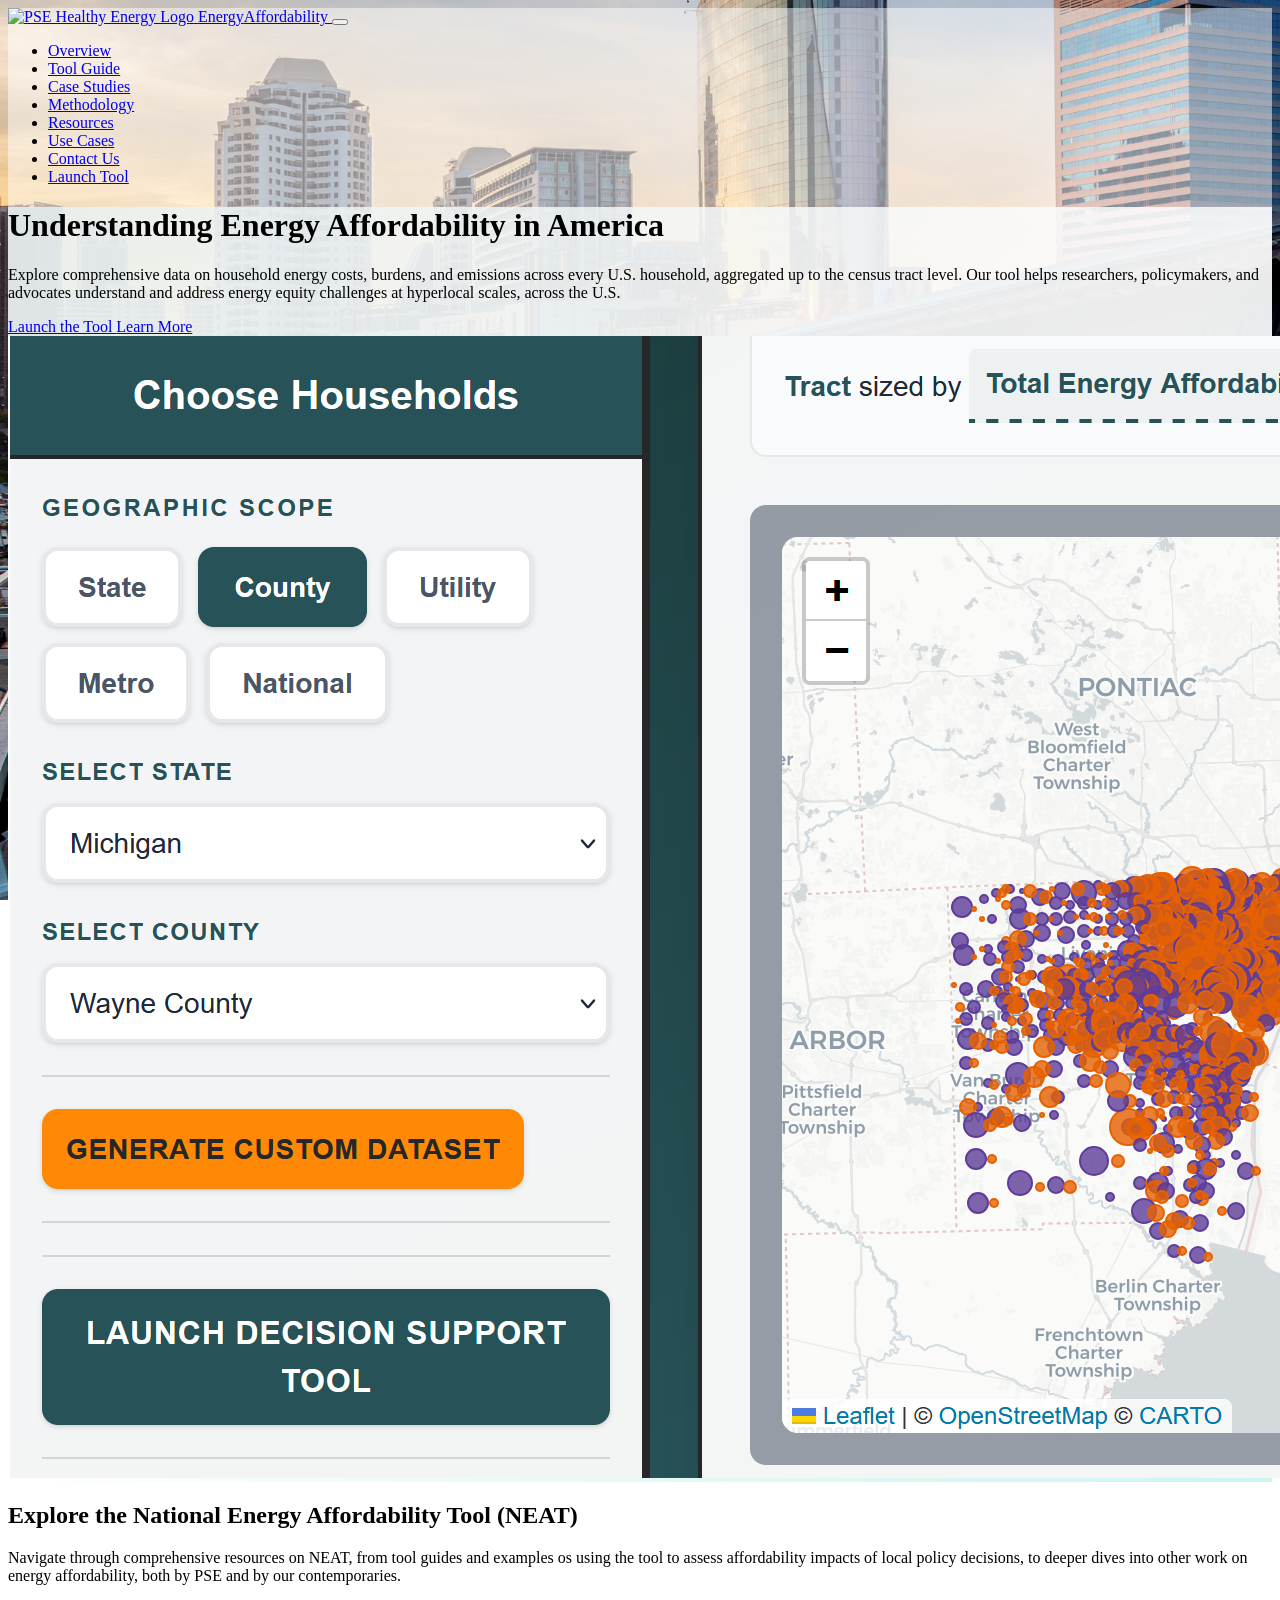
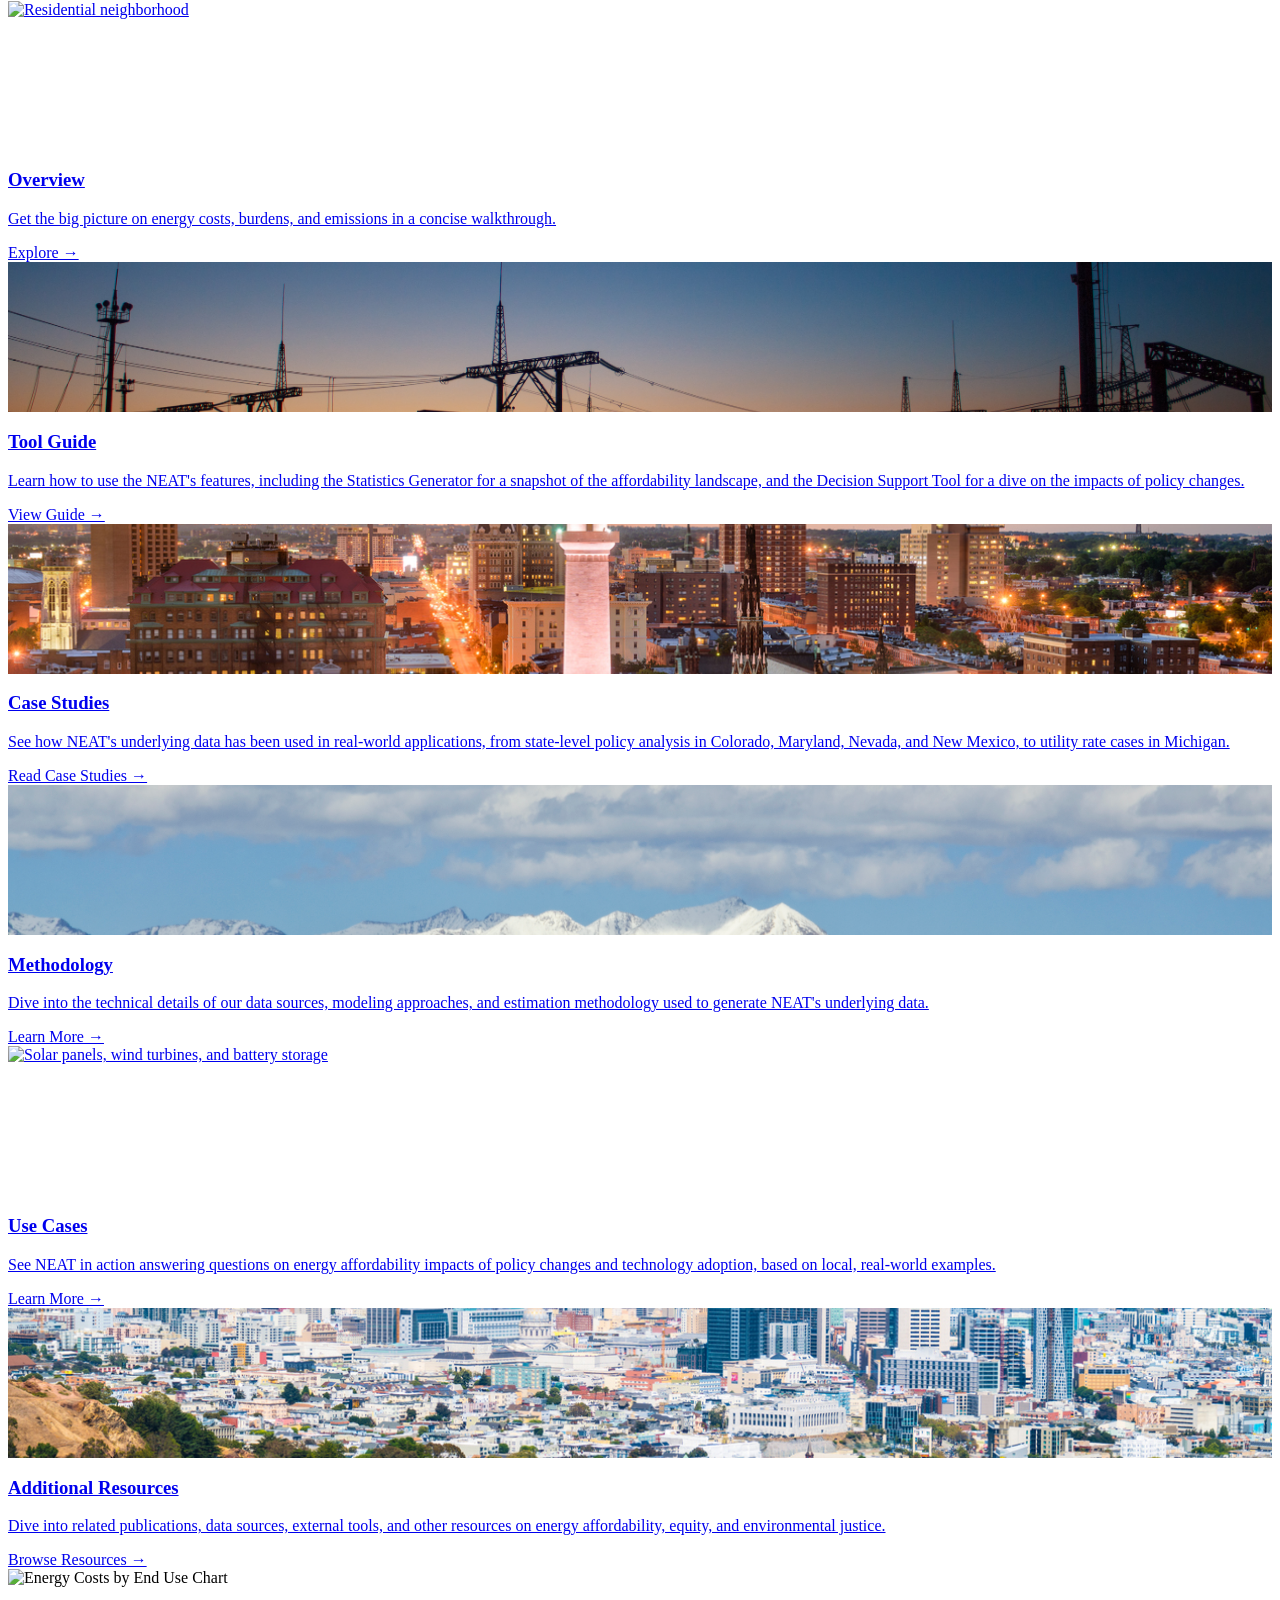
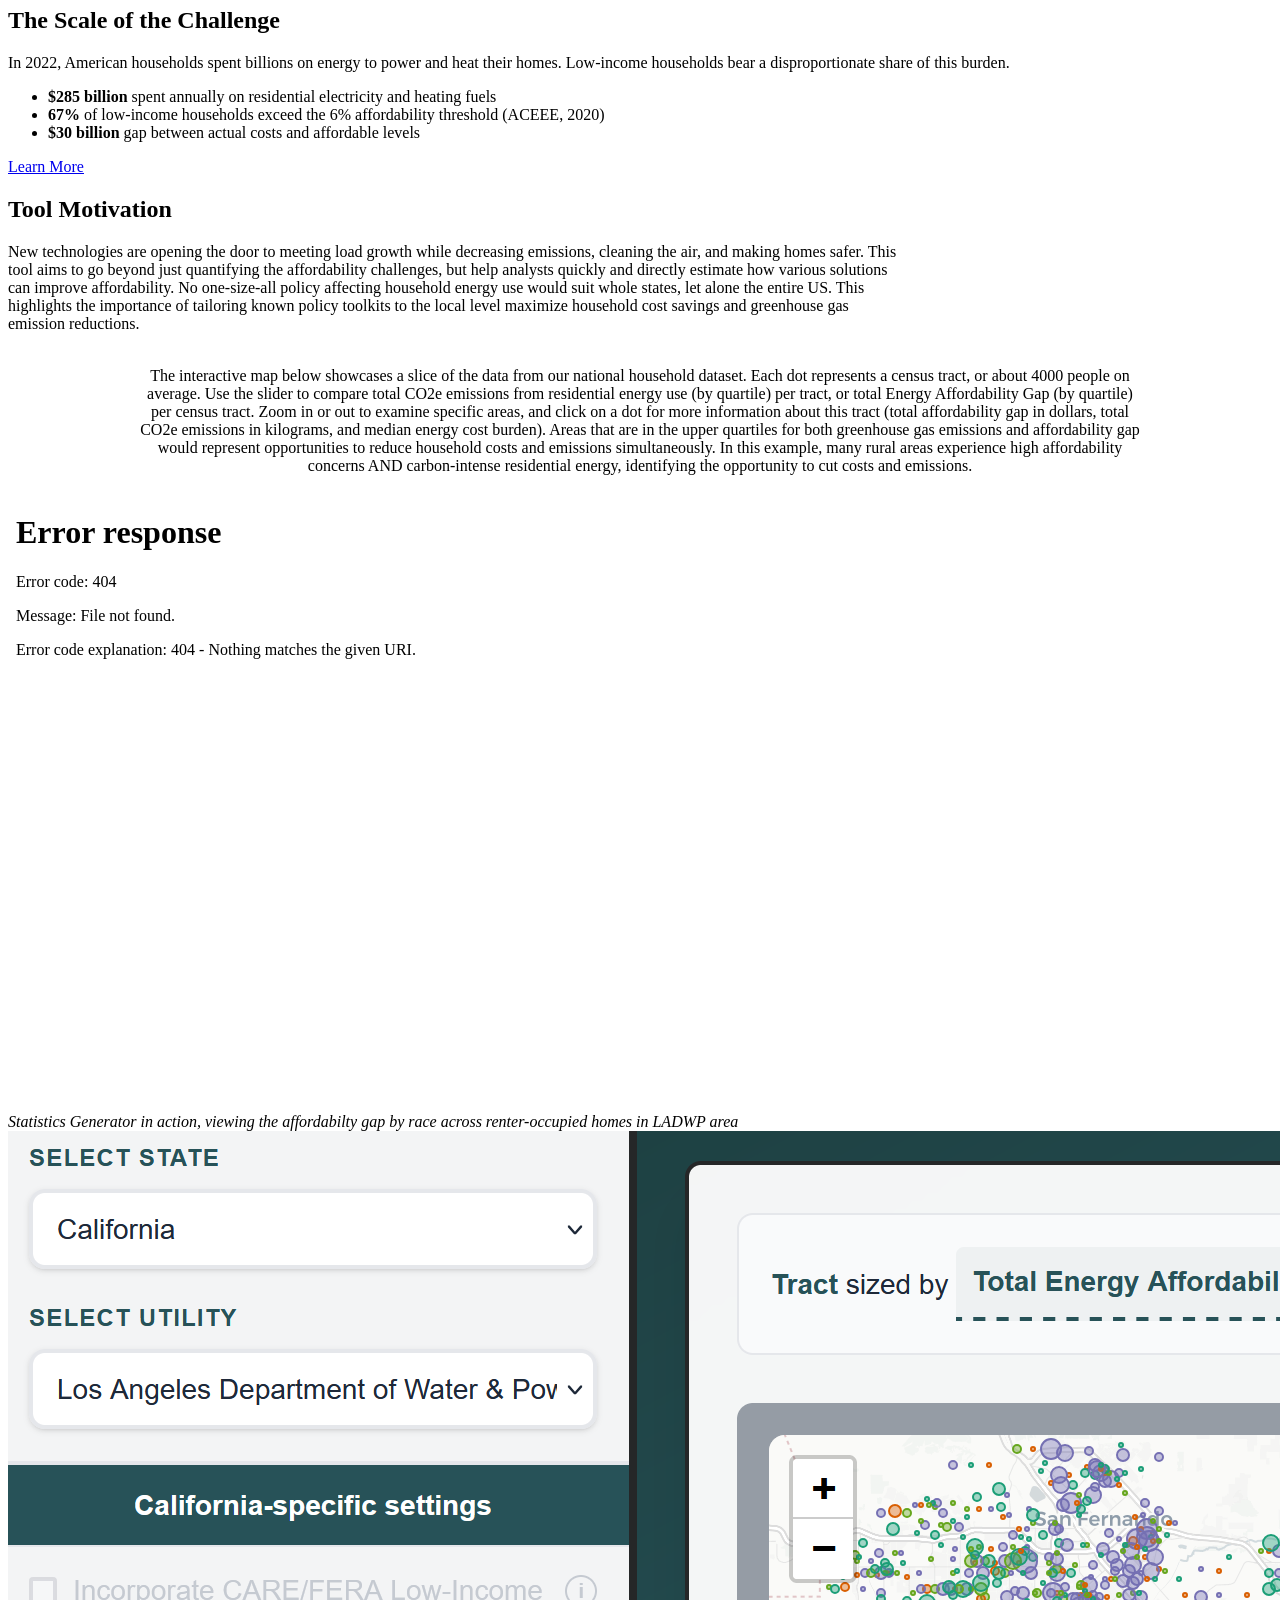
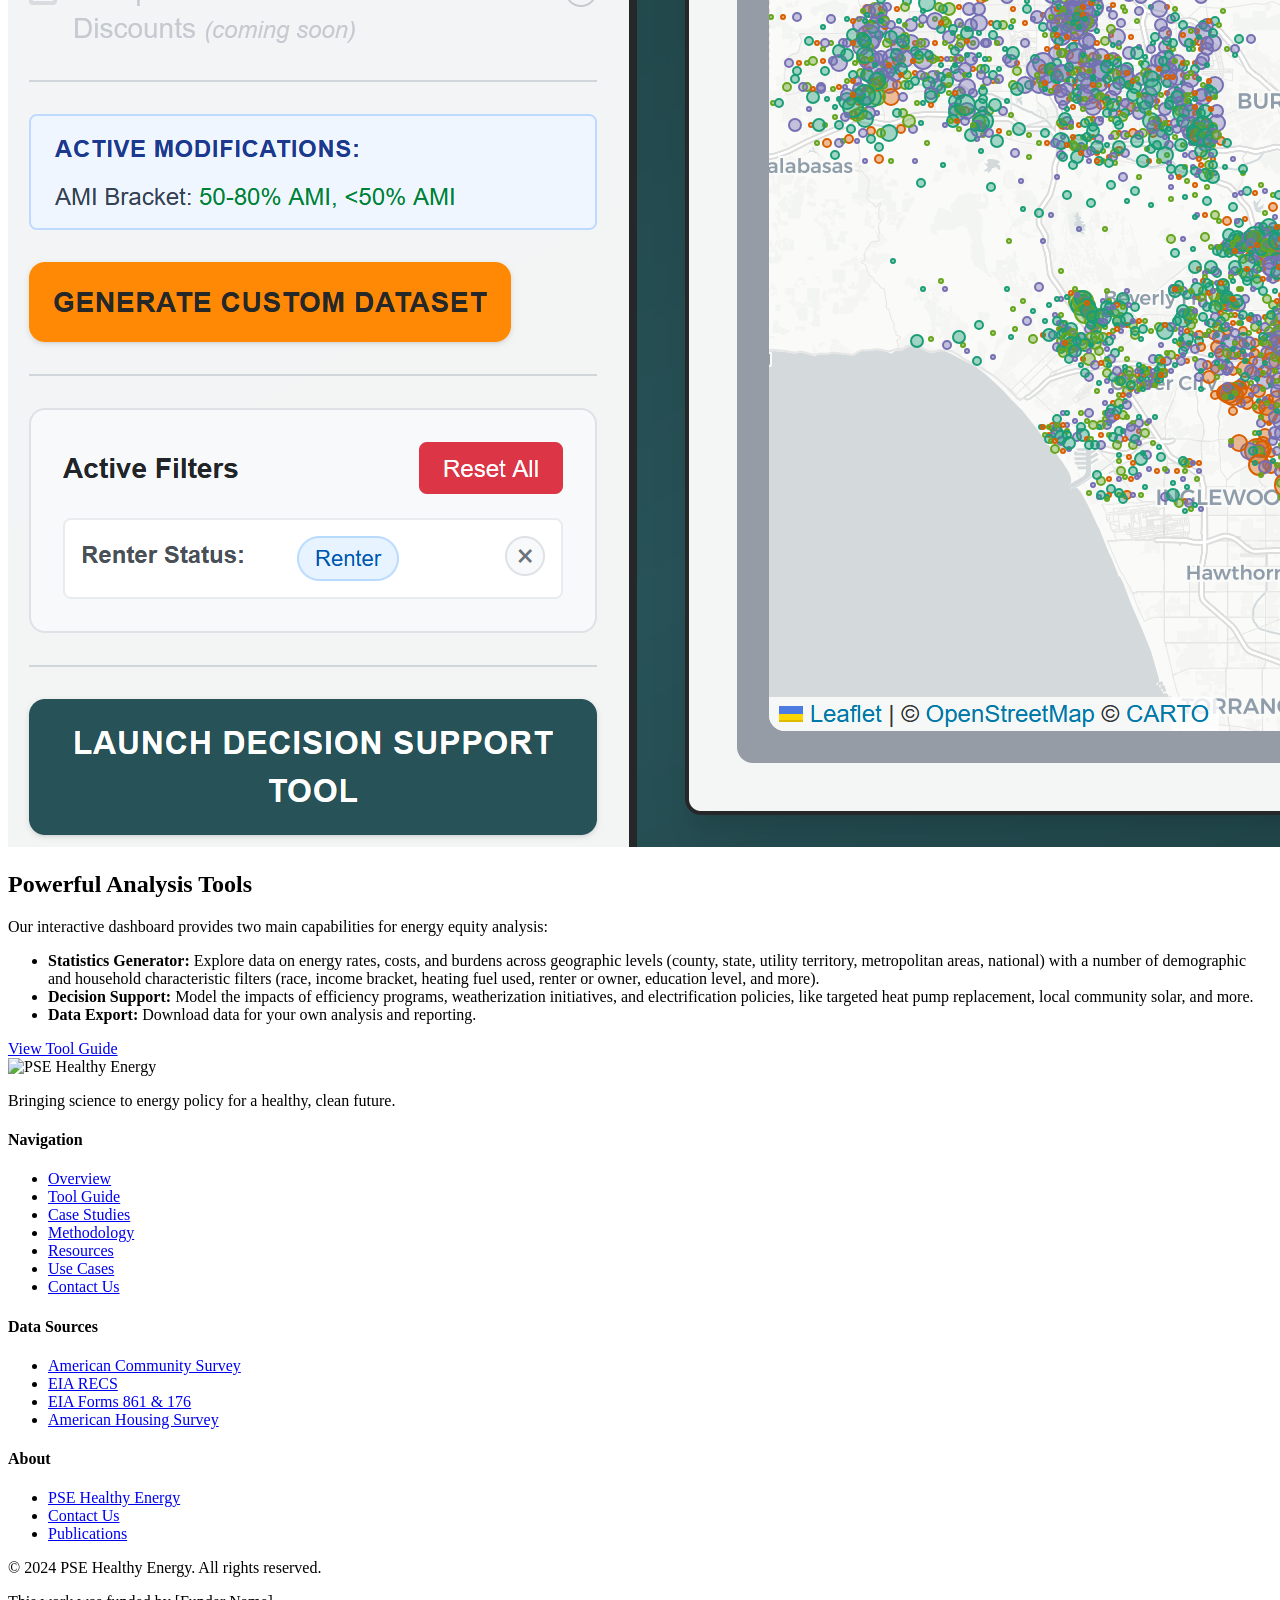
==== home-page.html @ 686663a9 "Renamed overview file in root to home-page and updated refs" ====
<!DOCTYPE html>
<html lang="en">
<head>
    <meta charset="UTF-8">
    <meta name="viewport" content="width=device-width, initial-scale=1.0">
    <title>Overview | National Energy Affordability Tool</title>
    <meta name="description" content="Explore comprehensive data on household energy costs, burdens, and emissions across every U.S. county with the National Energy Affordability Tool.">
    <script src="assets/password-gate.js"></script>
    <link rel="stylesheet" href="assets/styles-new.css">
    <link rel="icon" type="image/png" href="assets/favicon.png">
    <style>
        html {
            background-image: url('assets/stock-images/iStock-1138203628.jpg');
            background-size: cover;
            background-position: center;
            background-attachment: fixed;
        }
        body {
            background-color: rgba(255, 255, 255, 0.50);
        }
        .hero {
            background: linear-gradient(135deg, rgba(232, 240, 241, 0.85) 0%, rgba(255, 255, 255, 0.85) 50%, rgba(196, 242, 235, 0.85) 100%) !important;
        }
        .section-cards,
        .scroll-section:nth-child(odd),
        .scroll-section:nth-child(even) {
            background-color: rgba(255, 255, 255, 0.82) !important;
        }
        .card {
            background-color: rgba(255, 255, 255, 0.97) !important;
        }
        .card-banner {
            margin: calc(-1 * var(--space-xl)) calc(-1 * var(--space-xl)) var(--space-md);
            height: 150px;
            overflow: hidden;
            border-radius: var(--radius-lg) var(--radius-lg) 0 0;
        }
        .card-banner img {
            width: 100%;
            height: 100%;
            object-fit: cover;
            display: block;
        }
        .scroll-section.reverse .container {
            grid-template-columns: 1fr;
            direction: ltr;
        }
        .scroll-section.reverse .section-text {
            order: 1;
        }
        .scroll-section.reverse .section-visual {
            order: 2;
        }
    </style>
</head>
<body>
    <!-- Top Navigation Bar -->
    <nav class="top-nav" id="navbar">
        <div class="nav-container">
            <a href="home-page.html" class="nav-logo">
                <img src="assets/2021 - PSE_Logo_Stacked_Color.png" alt="PSE Healthy Energy Logo" class="logo-img">
                <span class="logo-text"><span class="logo-text-line">Energy</span><span class="logo-text-line">Affordability</span></span>
            </a>
            <button class="mobile-menu-toggle" id="mobileMenuToggle" aria-label="Toggle navigation menu">
                <span class="hamburger"></span>
            </button>
            <ul class="nav-menu" id="navMenu">
                <li><a href="pages/overview.html" class="nav-link">Overview</a></li>
                <li><a href="pages/tool-guide.html" class="nav-link">Tool Guide</a></li>
                <li><a href="pages/case-studies.html" class="nav-link">Case Studies</a></li>
                <li><a href="pages/methodology.html" class="nav-link">Methodology</a></li>
                <li><a href="pages/resources.html" class="nav-link">Resources</a></li>
                <li><a href="pages/use-cases.html" class="nav-link">Use Cases</a></li>
                <li><a href="pages/contact.html" class="nav-link">Contact Us</a></li>
                <li><a href="https://energy-affordability-frontend.vercel.app" class="nav-link nav-cta" target="_blank">Launch Tool</a></li>
            </ul>
        </div>
    </nav>

    <!-- Hero Section -->
    <header class="hero">
        <div class="container">
            <div class="hero-content">
                <h1 class="hero-title">Understanding Energy Affordability in America</h1>
                <p class="hero-subtitle">
                    Explore comprehensive data on household energy costs, burdens, and emissions 
                    across every U.S. household, aggregated up to the census tract level. Our tool helps researchers, policymakers, and advocates 
                    understand and address energy equity challenges at hyperlocal scales, across the U.S.
                </p>
                <div class="hero-actions">
                    <a href="https://energy-affordability-frontend.vercel.app" class="btn btn-primary" target="_blank">
                        Launch the Tool
                    </a>
                    <a href="pages/overview.html" class="btn btn-secondary">
                        Learn More
                    </a>
                </div>
            </div>
            <div class="hero-visual">
                <img src="assets/neat-landing1.png" alt="National Energy Affordability Tool Dashboard Preview" class="hero-image">
            </div>
        </div>
    </header>

    <!-- Quick Navigation Cards -->
    <section class="section-cards">
        <div class="container">
            <h2 class="section-title">Explore the National Energy Affordability Tool (NEAT)</h2>
            <p class="section-subtitle">
                Navigate through comprehensive resources on NEAT, from tool guides and examples os using the tool to assess affordability impacts of local policy decisions, to deeper dives into other work on energy affordability, both by PSE and by our contemporaries.
            </p>
            <div class="card-grid">
                <a href="pages/overview.html" class="card">
                    <div class="card-banner">
                        <img src="assets/stock-images/1144990631-huge.jpg" alt="Residential neighborhood">
                    </div>
                    <h3 class="card-title">Overview</h3>
                    <p class="card-description">
                        Get the big picture on energy costs, burdens, and emissions in a concise walkthrough.
                    </p>
                    <span class="card-link">Explore →</span>
                </a>
                
                <a href="pages/tool-guide.html" class="card">
                    <div class="card-banner">
                        <img src="assets/stock-images/iStock_Sunset_grid_electricity_outage.jpg" alt="Electricity grid at sunset">
                    </div>
                    <h3 class="card-title">Tool Guide</h3>
                    <p class="card-description">
                        Learn how to use the NEAT's features, including 
                        the Statistics Generator for a snapshot of the affordability landscape, and the Decision Support Tool for a dive on the impacts of policy changes.
                    </p>
                    <span class="card-link">View Guide →</span>
                </a>
                
                <a href="pages/case-studies.html" class="card">
                    <div class="card-banner">
                        <img src="assets/stock-images/iStock-636101676.jpg" alt="City aerial view at night">
                    </div>
                    <h3 class="card-title">Case Studies</h3>
                    <p class="card-description">
                        See how NEAT's underlying data has been used in real-world applications, from state-level 
                        policy analysis in Colorado, Maryland, Nevada, and New Mexico, to utility rate cases in Michigan.
                    </p>
                    <span class="card-link">Read Case Studies →</span>
                </a>
                
                <a href="pages/methodology.html" class="card">
                    <div class="card-banner">
                        <img src="assets/stock-images/iStock-627777022.jpg" alt="Solar farm with mountain backdrop">
                    </div>
                    <h3 class="card-title">Methodology</h3>
                    <p class="card-description">
                        Dive into the technical details of our data sources, modeling approaches, 
                        and estimation methodology used to generate NEAT's underlying data.
                    </p>
                    <span class="card-link">Learn More →</span>
                </a>

                  <a href="pages/use-cases.html" class="card">
                    <div class="card-banner">
                        <img src="assets/stock-images/iStock-1128888172.jpg" alt="Solar panels, wind turbines, and battery storage">
                    </div>
                    <h3 class="card-title">Use Cases</h3>
                    <p class="card-description">
                        See NEAT in action answering questions on energy affordability impacts of policy changes and technology adoption, based on local, real-world examples.
                    </p>
                    <span class="card-link">Learn More →</span>
                </a>
                
                <a href="pages/resources.html" class="card">
                    <div class="card-banner">
                        <img src="assets/stock-images/iStock-1173204659.jpg" alt="City skyline with rooftop solar panels">
                    </div>
                    <h3 class="card-title">Additional Resources</h3>
                    <p class="card-description">
                        Dive into related publications, data sources, external tools, and other 
                        resources on energy affordability, equity, and environmental justice.
                    </p>
                    <span class="card-link">Browse Resources →</span>
                </a>
            </div>
        </div>
    </section>

    <!-- Key Statistics Section -->
    <section class="scroll-section">
        <div class="container">
            <div class="section-visual">
                <img src="assets/energy_costs_2.svg" alt="Energy Costs by End Use Chart" loading="lazy">
            </div>
            <div class="section-text">
                <h2>The Scale of the Challenge</h2>
                <p>
                    In 2022, American households spent billions on energy to power and heat their homes. 
                    Low-income households bear a disproportionate share of this burden.
                </p>
                <ul>
                    <li><strong>$285 billion</strong> spent annually on residential electricity and heating fuels</li>
                    <li><strong>67%</strong> of low-income households exceed the 6% affordability threshold (ACEEE, 2020)</li>
                    <li><strong>$30 billion</strong> gap between actual costs and affordable levels</li>
                </ul>
                <a href="pages/overview.html" class="btn btn-secondary btn-sm">Learn More</a>
            </div>
        </div>
    </section>

<!-- REMINDER: This iframe requires a local server to preview (file:// won't work).
     Run: python -m http.server 8080 in the project folder, then open http://localhost:8080/overview.html -->

    <!-- Tool Motivation -->
    <section class="section-cards">
        <div class="container">
            <h2 class="section-title">Tool Motivation</h2>
            <p class="section-subtitle" style="max-width: 900px;">
                New technologies are opening the door to meeting load growth while decreasing emissions, cleaning the air, and making homes safer.
                This tool aims to go beyond just quantifying the affordability challenges, but help analysts quickly and directly estimate how various solutions can improve affordability.
                No one-size-all policy affecting household energy use would suit whole states, let alone the entire US. This highlights the importance of tailoring known policy toolkits to the local level maximize household cost savings and greenhouse gas emission reductions. 
                
            </p>
            <br>
            <p style="max-width: 1000px; margin: 0 auto; text-align: center;">The interactive map below showcases a slice of the data from our national household dataset. Each dot represents a census tract, or about 4000 people on average. Use the slider to compare total CO2e emissions from residential energy use (by quartile) per tract, or total
                Energy Affordability Gap (by quartile) per census tract. Zoom in or out to examine specific areas, and click on a dot for more information about this tract (total affordability gap in dollars, total CO2e emissions in kilograms, and median energy cost burden).
                Areas that are in the upper quartiles for both greenhouse gas emissions and affordability gap would represent opportunities to reduce household costs and emissions simultaneously. In this example, many rural areas experience high affordability concerns AND carbon-intense residential energy, identifying the opportunity to cut costs and emissions.
                </p>
                <br>
            <iframe src="assets/ghg_eag_map.html"
                    style="width: 90%; height: 600px; border: none; border-radius: 8px;">
            </iframe>
            
        </div>
    </section>

    <!-- Tool Features Section -->
    <section class="scroll-section reverse">
        <div class="container">
            <div class="section-visual">
                <p style="margin-bottom: var(--space-sm); font-style: italic; color: var(--color-gray-600);">Statistics Generator in action, viewing the affordabilty gap by race across renter-occupied homes in LADWP area</p>
                <img src="assets/ladwp-comm-solar/comm-solar-main-stats.png" alt="LADWP main stats" loading="lazy">
            </div>
            <div class="section-text">
                <h2>Powerful Analysis Tools</h2>
                <p>
                    Our interactive dashboard provides two main capabilities for energy equity analysis:
                </p>
                <ul>
                    <li><strong>Statistics Generator:</strong> Explore data on energy rates, costs, and burdens across geographic levels (county, state, utility territory, metropolitan areas, national) 
                        with a number of demographic and household characteristic filters (race, income bracket, heating fuel used, renter or owner, education level, and more).</li>
                    <li><strong>Decision Support:</strong> Model the impacts of efficiency programs, 
                        weatherization initiatives, and electrification policies, like targeted heat pump replacement, local community solar, and more.</li>
                    <li><strong>Data Export:</strong> Download data for your own analysis and reporting.</li>
                </ul>
                <a href="pages/tool-guide.html" class="btn btn-secondary btn-sm">View Tool Guide</a>
            </div>
        </div>
    </section>

    <!-- Footer -->
    <footer class="footer">
        <div class="container">
            <div class="footer-grid">
                <div class="footer-section footer-logo">
                    <img src="assets/2021 - PSE_Logo_Stacked_Color.png" alt="PSE Healthy Energy">
                    <p>Bringing science to energy policy for a healthy, clean future.</p>
                </div>
                
                <div class="footer-section">
                    <h4>Navigation</h4>
                    <ul>
                        <li><a href="pages/overview.html">Overview</a></li>
                        <li><a href="pages/tool-guide.html">Tool Guide</a></li>
                        <li><a href="pages/case-studies.html">Case Studies</a></li>
                        <li><a href="pages/methodology.html">Methodology</a></li>
                        <li><a href="pages/resources.html">Resources</a></li>
                        <li><a href="pages/use-cases.html">Use Cases</a></li>
                        <li><a href="pages/contact.html">Contact Us</a></li>
                    </ul>
                </div>
                
                <div class="footer-section">
                    <h4>Data Sources</h4>
                    <ul>
                        <li><a href="#">American Community Survey</a></li>
                        <li><a href="#">EIA RECS</a></li>
                        <li><a href="#">EIA Forms 861 & 176</a></li>
                        <li><a href="#">American Housing Survey</a></li>
                    </ul>
                </div>
                
                <div class="footer-section">
                    <h4>About</h4>
                    <ul>
                        <li><a href="https://www.psehealthyenergy.org/" target="_blank">PSE Healthy Energy</a></li>
                        <li><a href="pages/contact.html">Contact Us</a></li>
                        <li><a href="#" target="_blank">Publications</a></li>
                    </ul>
                </div>
            </div>
            
            <div class="footer-bottom">
                <p>© 2024 PSE Healthy Energy. All rights reserved.</p>
                <p>This work was funded by [Funder Name].</p>
            </div>
        </div>
    </footer>

    <!-- Scripts -->
    <script>
        // Mobile menu toggle
        const mobileMenuToggle = document.getElementById('mobileMenuToggle');
        const navMenu = document.getElementById('navMenu');
        
        mobileMenuToggle.addEventListener('click', () => {
            navMenu.classList.toggle('open');
            mobileMenuToggle.classList.toggle('active');
        });
        
        // Close menu when clicking a link
        navMenu.querySelectorAll('.nav-link').forEach(link => {
            link.addEventListener('click', () => {
                navMenu.classList.remove('open');
                mobileMenuToggle.classList.remove('active');
            });
        });
        
        // Navbar scroll effect
        const navbar = document.getElementById('navbar');
        window.addEventListener('scroll', () => {
            if (window.scrollY > 50) {
                navbar.classList.add('scrolled');
            } else {
                navbar.classList.remove('scrolled');
            }
        });
        
        // Intersection Observer for fade-in animations
        const observerOptions = {
            threshold: 0.1,
            rootMargin: '0px 0px -50px 0px'
        };
        
        const observer = new IntersectionObserver((entries) => {
            entries.forEach(entry => {
                if (entry.isIntersecting) {
                    entry.target.classList.add('visible');
                }
            });
        }, observerOptions);
        
        // Observe all cards and scroll sections
        document.querySelectorAll('.card, .scroll-section').forEach(el => {
            el.classList.add('fade-in');
            observer.observe(el);
        });
    </script>
</body>
</html>
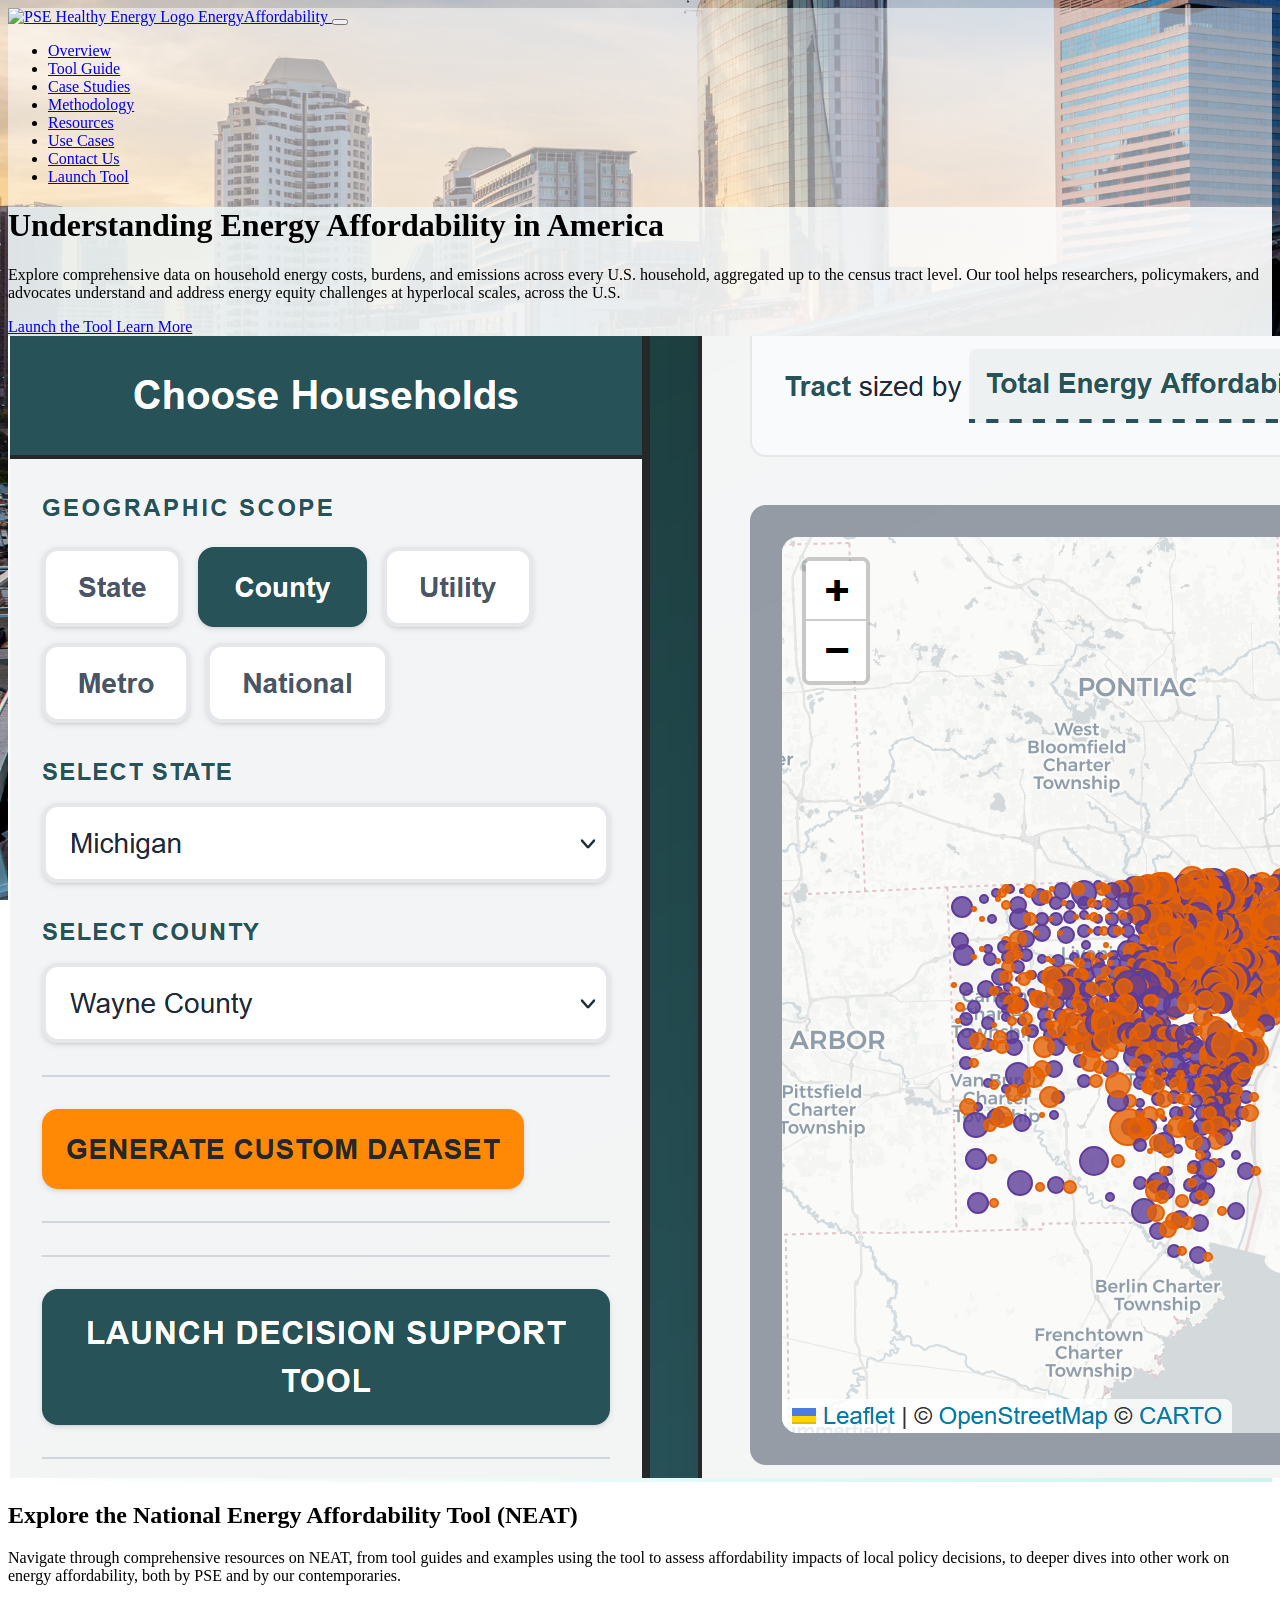
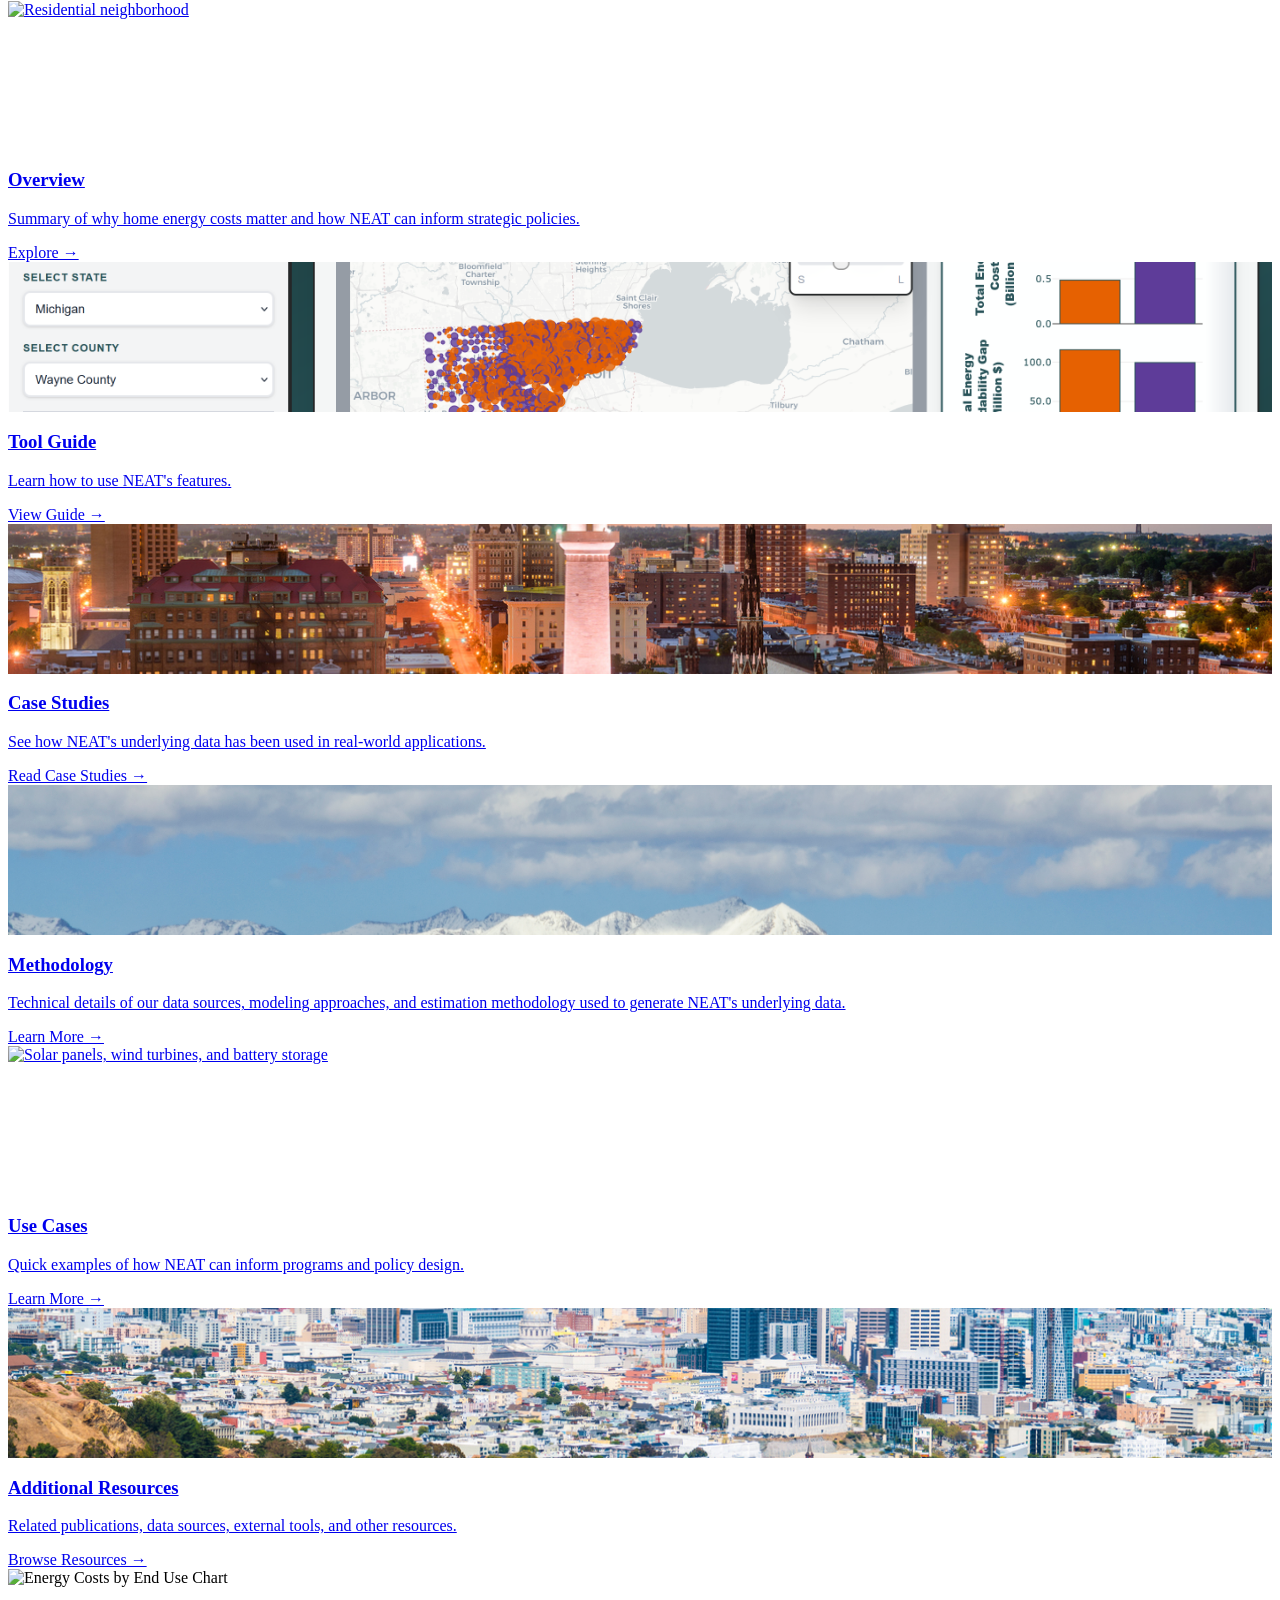
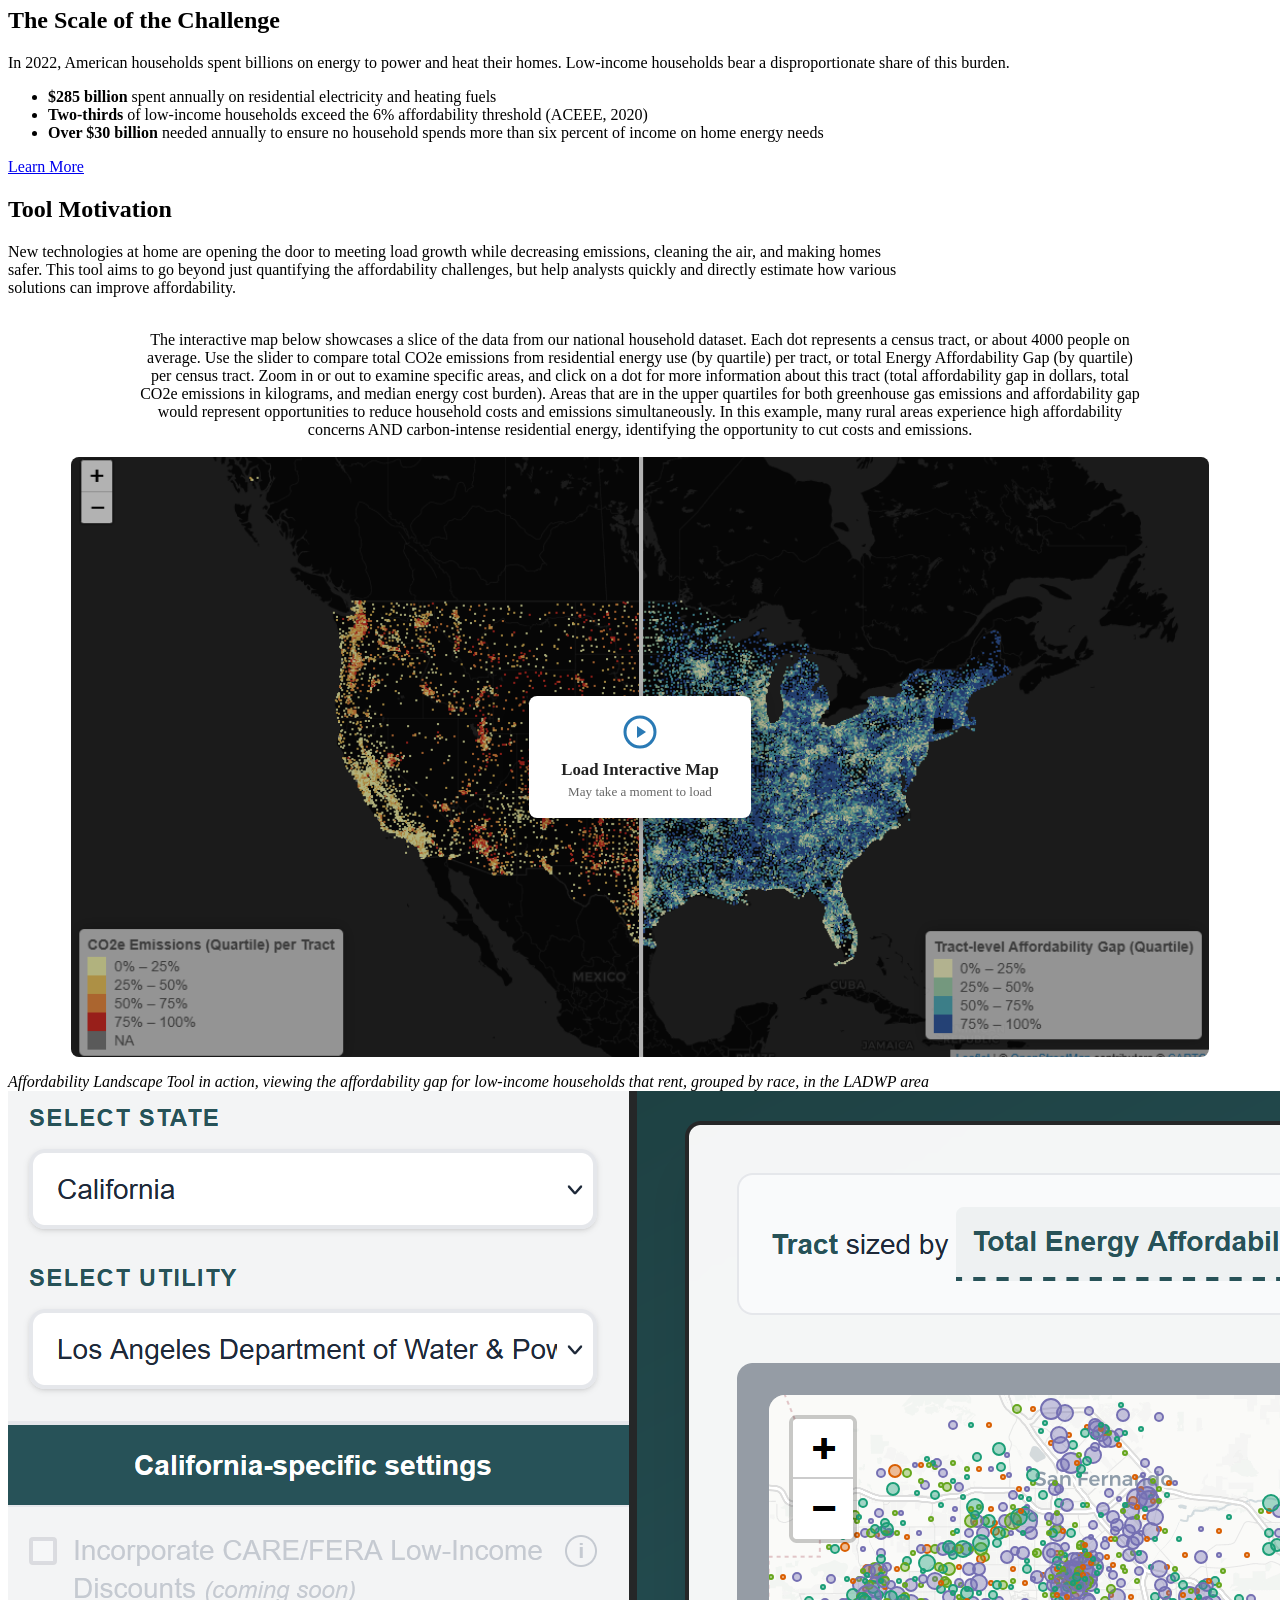
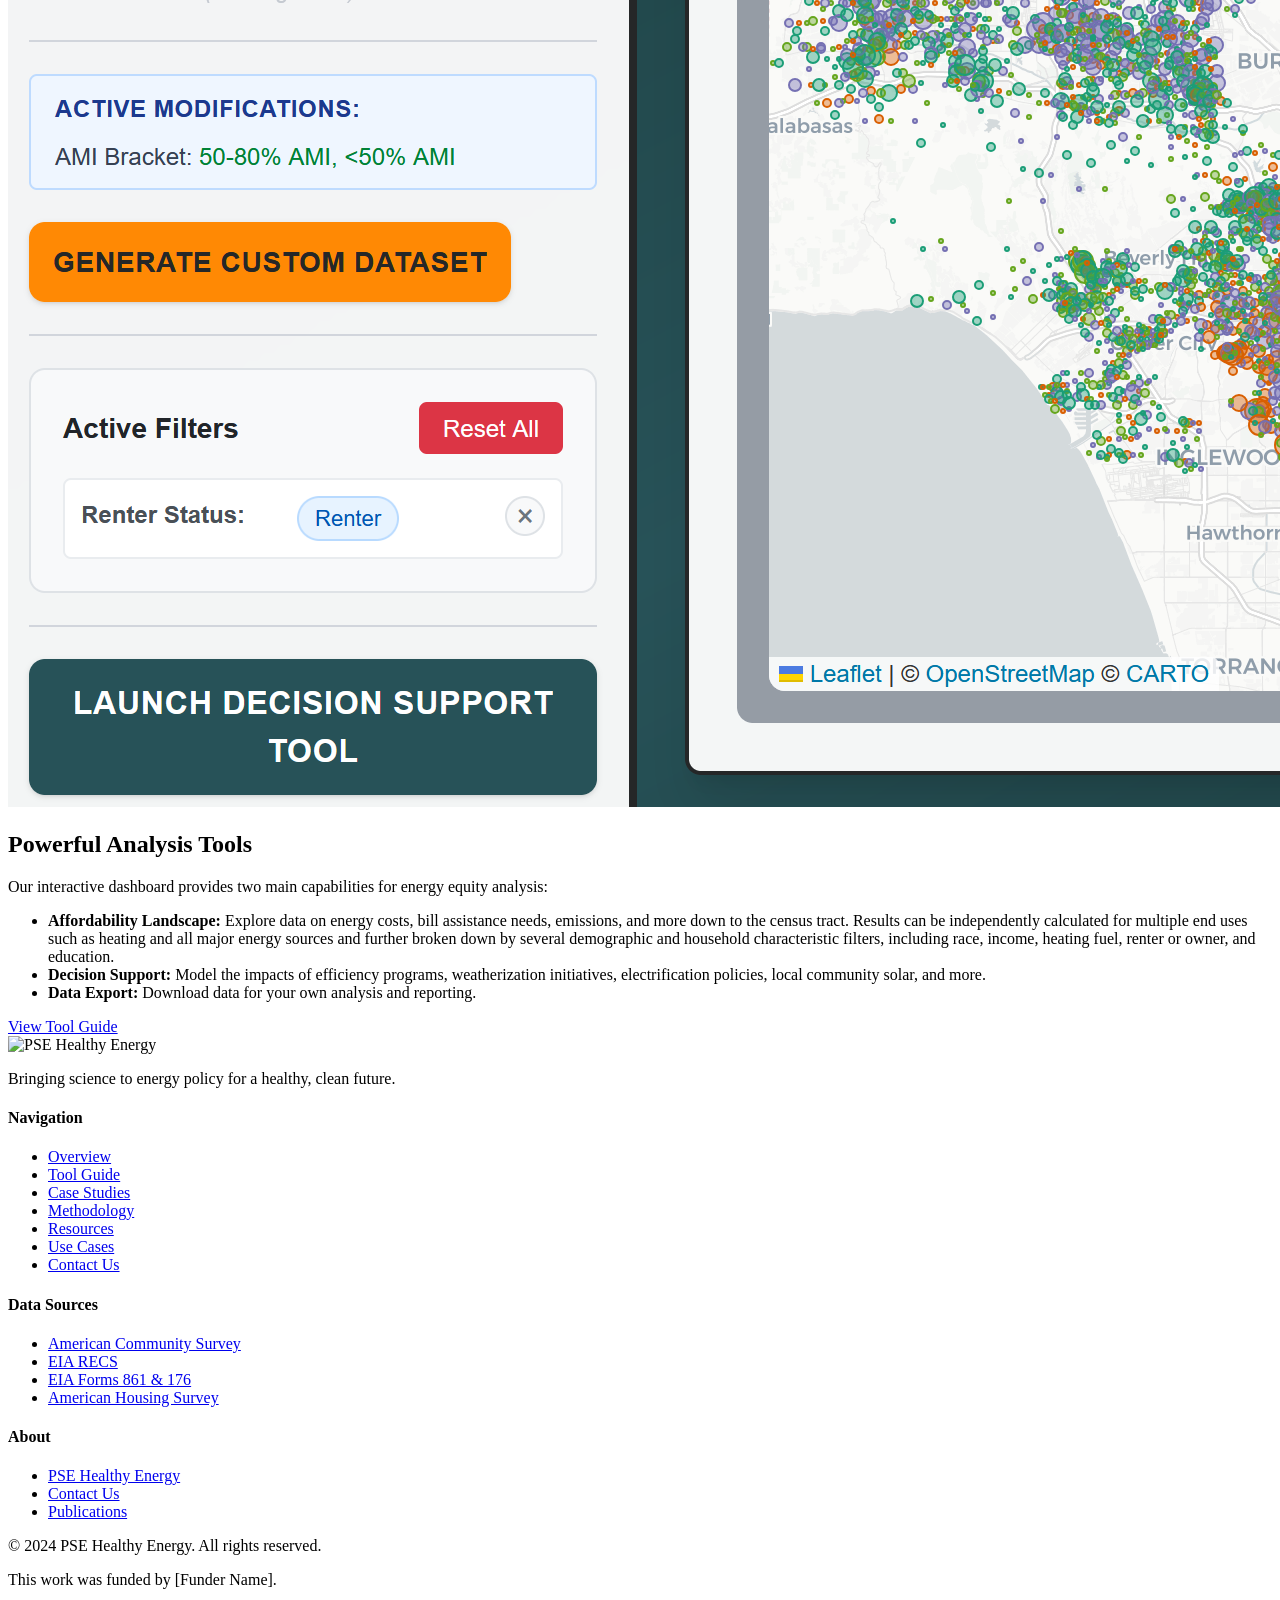
==== commit c05293fa: "Text and map edits to home page and some to overview page" ====
--- a/home-page.html
+++ b/home-page.html
@@ -4,7 +4,7 @@
     <meta charset="UTF-8">
     <meta name="viewport" content="width=device-width, initial-scale=1.0">
     <title>Overview | National Energy Affordability Tool</title>
-    <meta name="description" content="Explore comprehensive data on household energy costs, burdens, and emissions across every U.S. county with the National Energy Affordability Tool.">
+    <meta name="description" content="Explore comprehensive data on household energy costs, financial burdens, emissions, and how various strategies can improve these factors across the entire U.S. with the National Energy Affordability Tool.">
     <script src="assets/password-gate.js"></script>
     <link rel="stylesheet" href="assets/styles-new.css">
     <link rel="icon" type="image/png" href="assets/favicon.png">
@@ -107,7 +107,7 @@
         <div class="container">
             <h2 class="section-title">Explore the National Energy Affordability Tool (NEAT)</h2>
             <p class="section-subtitle">
-                Navigate through comprehensive resources on NEAT, from tool guides and examples os using the tool to assess affordability impacts of local policy decisions, to deeper dives into other work on energy affordability, both by PSE and by our contemporaries.
+                Navigate through comprehensive resources on NEAT, from tool guides and examples  using the tool to assess affordability impacts of local policy decisions, to deeper dives into other work on energy affordability, both by PSE and by our contemporaries.
             </p>
             <div class="card-grid">
                 <a href="pages/overview.html" class="card">
@@ -116,19 +116,18 @@
                     </div>
                     <h3 class="card-title">Overview</h3>
                     <p class="card-description">
-                        Get the big picture on energy costs, burdens, and emissions in a concise walkthrough.
+                        Summary of why home energy costs matter and how NEAT can inform strategic policies.
                     </p>
                     <span class="card-link">Explore →</span>
                 </a>
                 
                 <a href="pages/tool-guide.html" class="card">
                     <div class="card-banner">
-                        <img src="assets/stock-images/iStock_Sunset_grid_electricity_outage.jpg" alt="Electricity grid at sunset">
+                        <img src="assets/neat-landing1.png" alt="Electricity grid at sunset">
                     </div>
                     <h3 class="card-title">Tool Guide</h3>
                     <p class="card-description">
-                        Learn how to use the NEAT's features, including 
-                        the Statistics Generator for a snapshot of the affordability landscape, and the Decision Support Tool for a dive on the impacts of policy changes.
+                        Learn how to use NEAT's features.
                     </p>
                     <span class="card-link">View Guide →</span>
                 </a>
@@ -139,8 +138,7 @@
                     </div>
                     <h3 class="card-title">Case Studies</h3>
                     <p class="card-description">
-                        See how NEAT's underlying data has been used in real-world applications, from state-level 
-                        policy analysis in Colorado, Maryland, Nevada, and New Mexico, to utility rate cases in Michigan.
+                        See how NEAT's underlying data has been used in real-world applications.
                     </p>
                     <span class="card-link">Read Case Studies →</span>
                 </a>
@@ -151,7 +149,7 @@
                     </div>
                     <h3 class="card-title">Methodology</h3>
                     <p class="card-description">
-                        Dive into the technical details of our data sources, modeling approaches, 
+                        Technical details of our data sources, modeling approaches, 
                         and estimation methodology used to generate NEAT's underlying data.
                     </p>
                     <span class="card-link">Learn More →</span>
@@ -163,7 +161,7 @@
                     </div>
                     <h3 class="card-title">Use Cases</h3>
                     <p class="card-description">
-                        See NEAT in action answering questions on energy affordability impacts of policy changes and technology adoption, based on local, real-world examples.
+                        Quick examples of how NEAT can inform programs and policy design.
                     </p>
                     <span class="card-link">Learn More →</span>
                 </a>
@@ -174,8 +172,9 @@
                     </div>
                     <h3 class="card-title">Additional Resources</h3>
                     <p class="card-description">
-                        Dive into related publications, data sources, external tools, and other 
-                        resources on energy affordability, equity, and environmental justice.
+                        Related publications, data sources, external tools, and other resources.
+                       
+
                     </p>
                     <span class="card-link">Browse Resources →</span>
                 </a>
@@ -197,8 +196,8 @@
                 </p>
                 <ul>
                     <li><strong>$285 billion</strong> spent annually on residential electricity and heating fuels</li>
-                    <li><strong>67%</strong> of low-income households exceed the 6% affordability threshold (ACEEE, 2020)</li>
-                    <li><strong>$30 billion</strong> gap between actual costs and affordable levels</li>
+                    <li><strong>Two-thirds</strong> of low-income households exceed the 6% affordability threshold (ACEEE, 2020)</li>
+                    <li><strong>Over $30 billion</strong> needed annually to ensure no household spends more than six percent of income on home energy needs</li>
                 </ul>
                 <a href="pages/overview.html" class="btn btn-secondary btn-sm">Learn More</a>
             </div>
@@ -213,9 +212,9 @@
         <div class="container">
             <h2 class="section-title">Tool Motivation</h2>
             <p class="section-subtitle" style="max-width: 900px;">
-                New technologies are opening the door to meeting load growth while decreasing emissions, cleaning the air, and making homes safer.
+                New technologies at home are opening the door to meeting load growth while decreasing emissions, cleaning the air, and making homes safer.
                 This tool aims to go beyond just quantifying the affordability challenges, but help analysts quickly and directly estimate how various solutions can improve affordability.
-                No one-size-all policy affecting household energy use would suit whole states, let alone the entire US. This highlights the importance of tailoring known policy toolkits to the local level maximize household cost savings and greenhouse gas emission reductions. 
+                
                 
             </p>
             <br>
@@ -224,8 +223,23 @@
                 Areas that are in the upper quartiles for both greenhouse gas emissions and affordability gap would represent opportunities to reduce household costs and emissions simultaneously. In this example, many rural areas experience high affordability concerns AND carbon-intense residential energy, identifying the opportunity to cut costs and emissions.
                 </p>
                 <br>
-            <iframe src="assets/ghg_eag_map.html"
-                    style="width: 90%; height: 600px; border: none; border-radius: 8px;">
+            <div id="map-placeholder"
+                 onclick="loadInteractiveMap()"
+                 style="width: 90%; margin: 0 auto; position: relative; cursor: pointer; border-radius: 8px; overflow: hidden; height: 600px;">
+                <img src="assets/leaflet-map-screenshot.png"
+                     alt="Static preview of GHG emissions and energy affordability gap map — click to load interactive version"
+                     style="width: 100%; height: 100%; object-fit: cover; display: block;">
+                <div style="position: absolute; inset: 0; background: rgba(0,0,0,0.30); display: flex; align-items: center; justify-content: center; border-radius: 8px;">
+                    <div style="background: white; border-radius: 8px; padding: 18px 32px; text-align: center; box-shadow: 0 4px 24px rgba(0,0,0,0.25);">
+                        <svg xmlns="http://www.w3.org/2000/svg" width="36" height="36" viewBox="0 0 24 24" fill="none" stroke="#2a7ab5" stroke-width="2" stroke-linecap="round" stroke-linejoin="round" style="display:block; margin: 0 auto 10px;"><circle cx="12" cy="12" r="10"/><polygon points="10 8 16 12 10 16 10 8" fill="#2a7ab5" stroke="none"/></svg>
+                        <div style="font-weight: 600; font-size: 1.05rem; color: #222;">Load Interactive Map</div>
+                        <div style="font-size: 0.82rem; color: #666; margin-top: 4px;">May take a moment to load</div>
+                    </div>
+                </div>
+            </div>
+            <iframe id="map-iframe"
+                    data-src="assets/ghg_eag_map.html"
+                    style="display: none; width: 90%; height: 600px; border: none; border-radius: 8px;">
             </iframe>
             
         </div>
@@ -235,7 +249,7 @@
     <section class="scroll-section reverse">
         <div class="container">
             <div class="section-visual">
-                <p style="margin-bottom: var(--space-sm); font-style: italic; color: var(--color-gray-600);">Statistics Generator in action, viewing the affordabilty gap by race across renter-occupied homes in LADWP area</p>
+                <p style="margin-bottom: var(--space-sm); font-style: italic; color: var(--color-gray-600);">Affordability Landscape Tool in action, viewing the affordability gap for low-income households that rent, grouped by race, in the LADWP area</p>
                 <img src="assets/ladwp-comm-solar/comm-solar-main-stats.png" alt="LADWP main stats" loading="lazy">
             </div>
             <div class="section-text">
@@ -244,10 +258,10 @@
                     Our interactive dashboard provides two main capabilities for energy equity analysis:
                 </p>
                 <ul>
-                    <li><strong>Statistics Generator:</strong> Explore data on energy rates, costs, and burdens across geographic levels (county, state, utility territory, metropolitan areas, national) 
-                        with a number of demographic and household characteristic filters (race, income bracket, heating fuel used, renter or owner, education level, and more).</li>
+                    <li><strong>Affordability Landscape:</strong> Explore data on energy costs, bill assistance needs, emissions, and more down to the census tract. 
+                        Results can be independently calculated for multiple end uses such as heating and all major energy sources and further broken down by several demographic and household characteristic filters, including race, income, heating fuel, renter or owner, and education.</li>
                     <li><strong>Decision Support:</strong> Model the impacts of efficiency programs, 
-                        weatherization initiatives, and electrification policies, like targeted heat pump replacement, local community solar, and more.</li>
+                        weatherization initiatives, electrification policies, local community solar, and more.</li>
                     <li><strong>Data Export:</strong> Download data for your own analysis and reporting.</li>
                 </ul>
                 <a href="pages/tool-guide.html" class="btn btn-secondary btn-sm">View Tool Guide</a>
@@ -352,6 +366,14 @@
             el.classList.add('fade-in');
             observer.observe(el);
         });
+
+        function loadInteractiveMap() {
+            const placeholder = document.getElementById('map-placeholder');
+            const iframe = document.getElementById('map-iframe');
+            iframe.src = iframe.dataset.src;
+            placeholder.style.display = 'none';
+            iframe.style.display = 'block';
+        }
     </script>
 </body>
 </html>
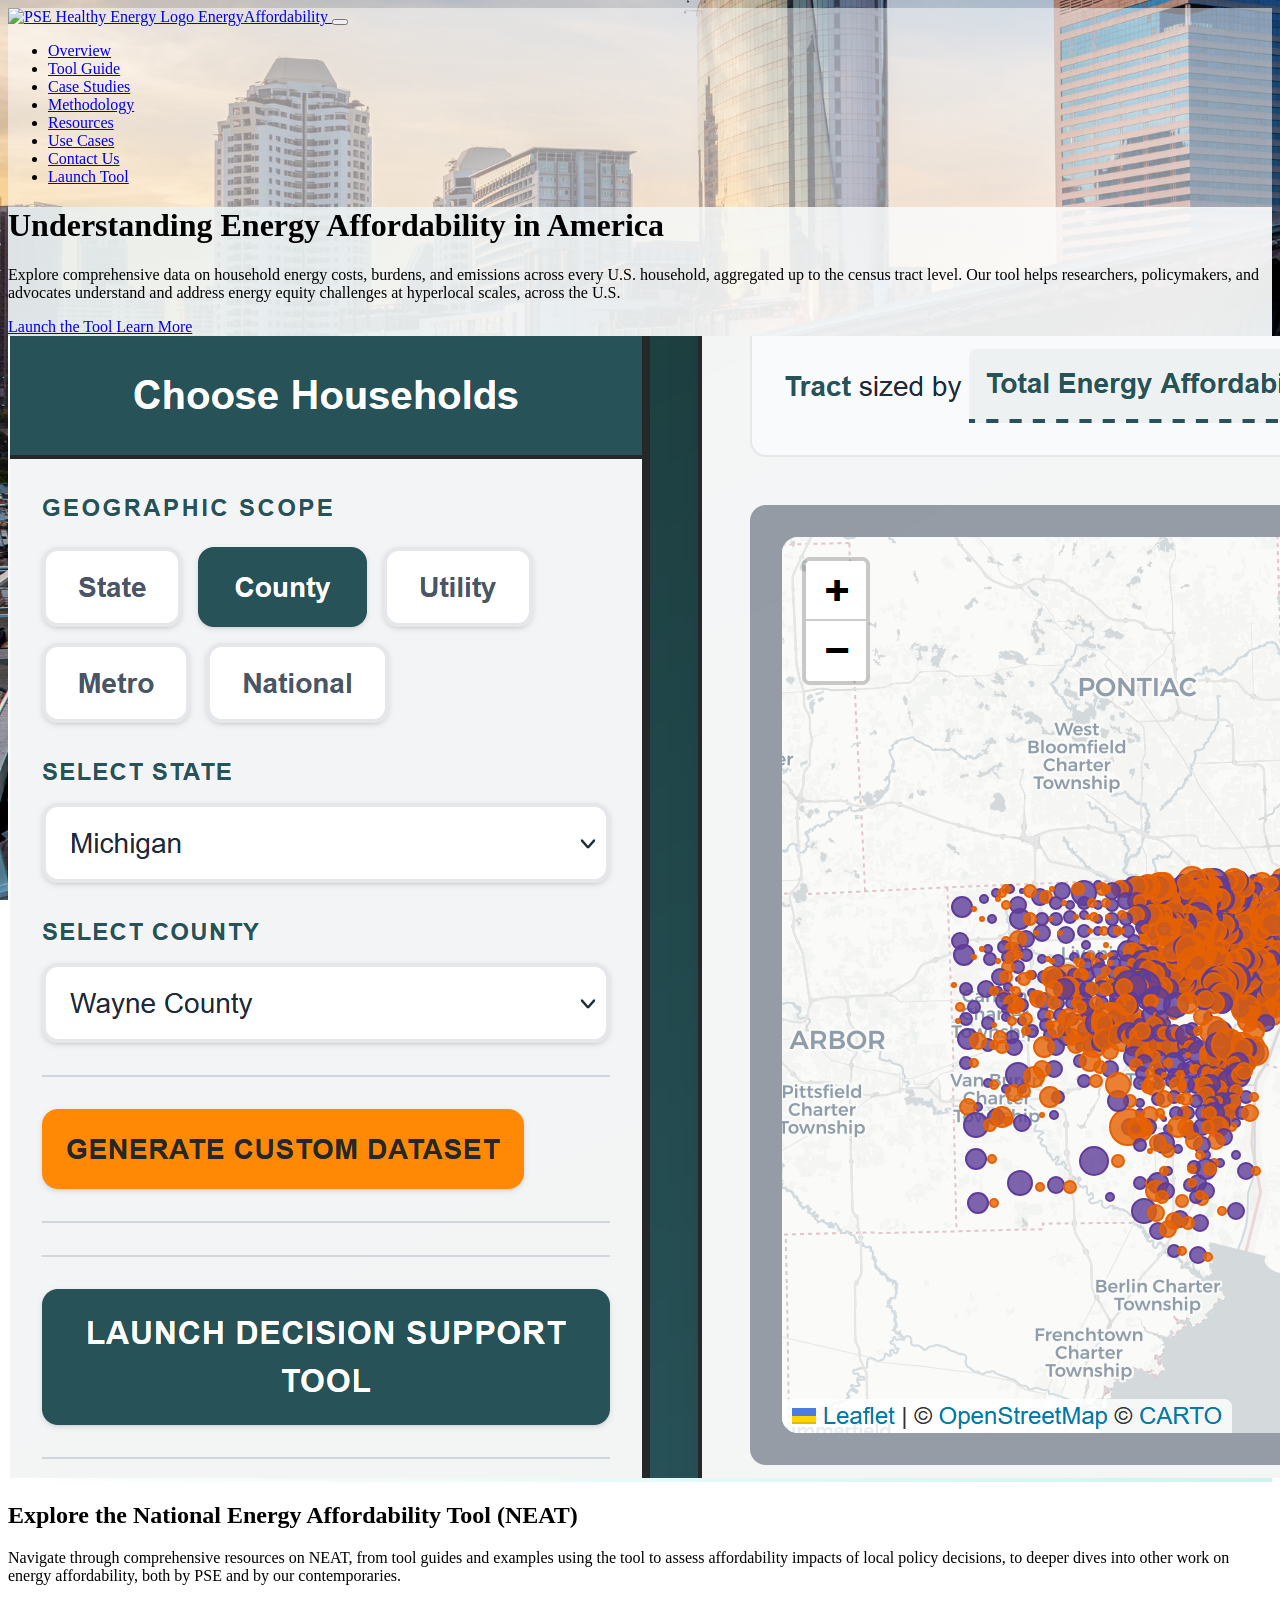
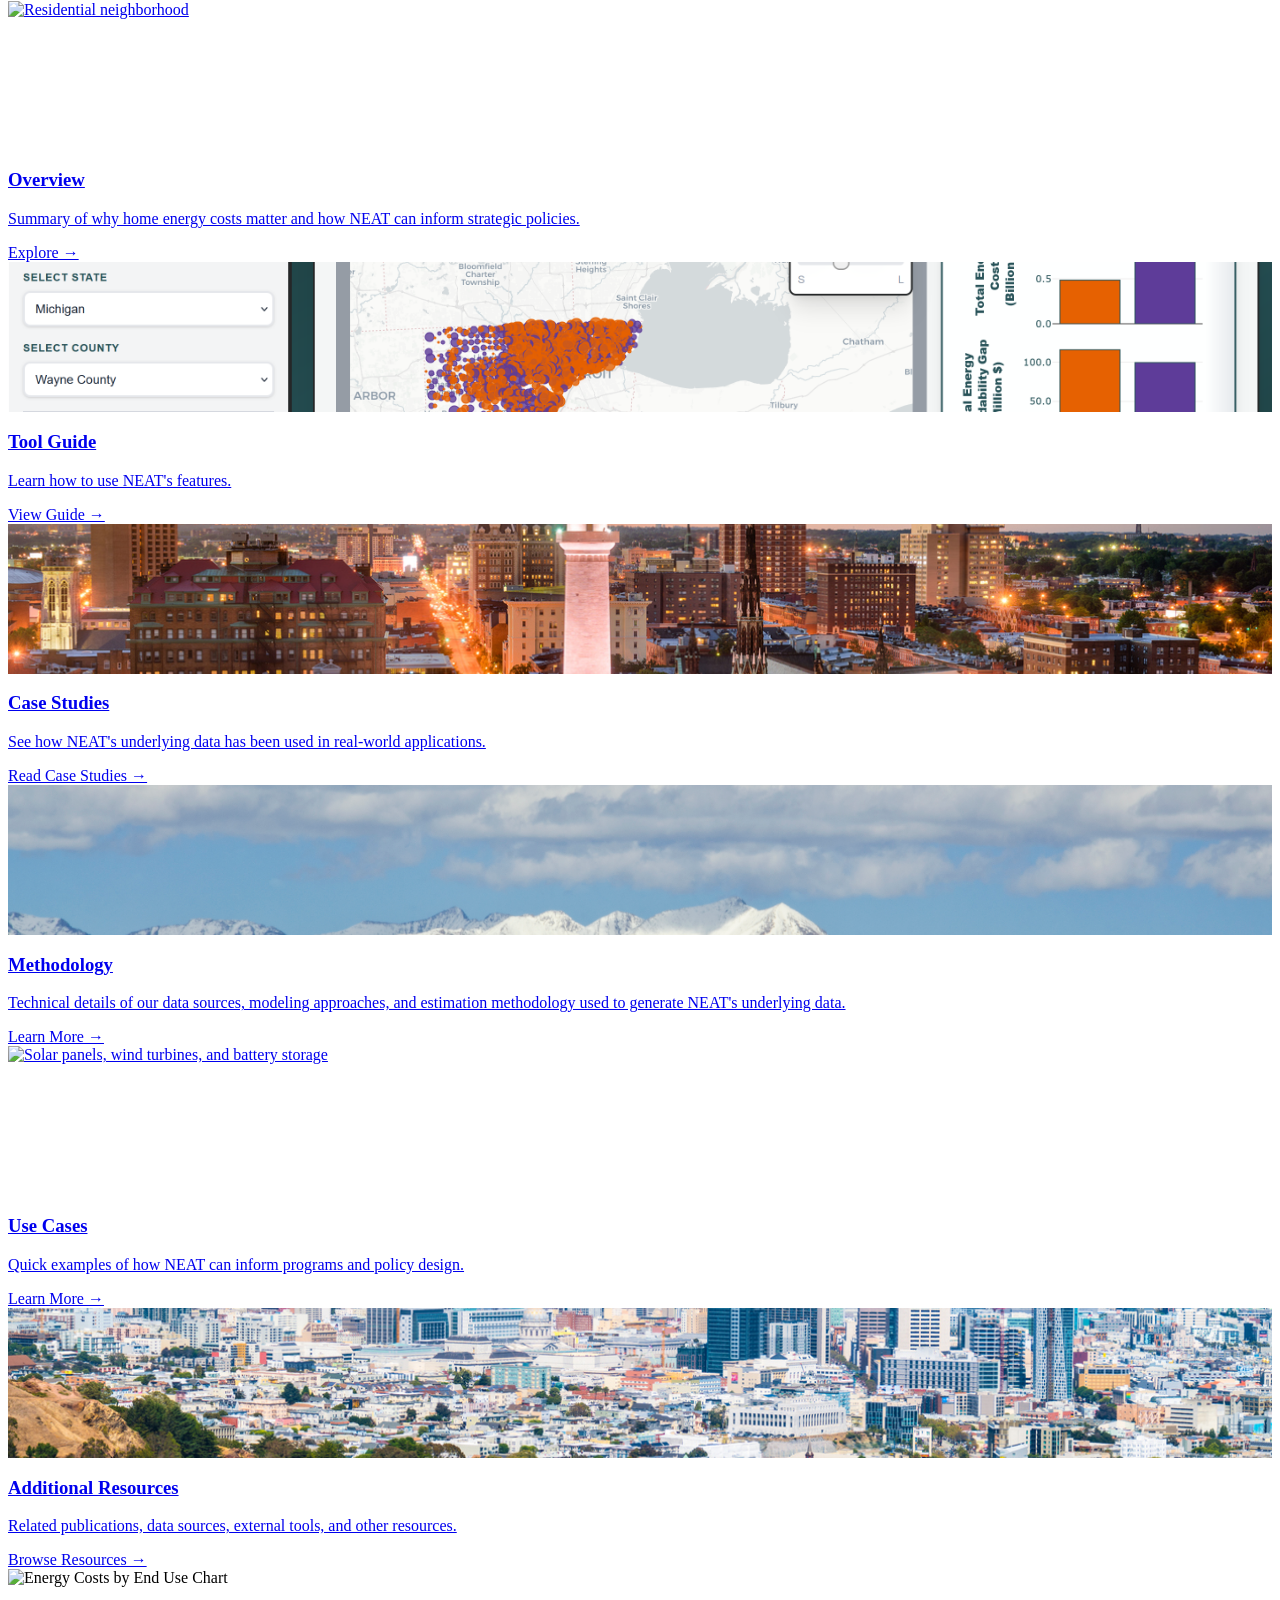
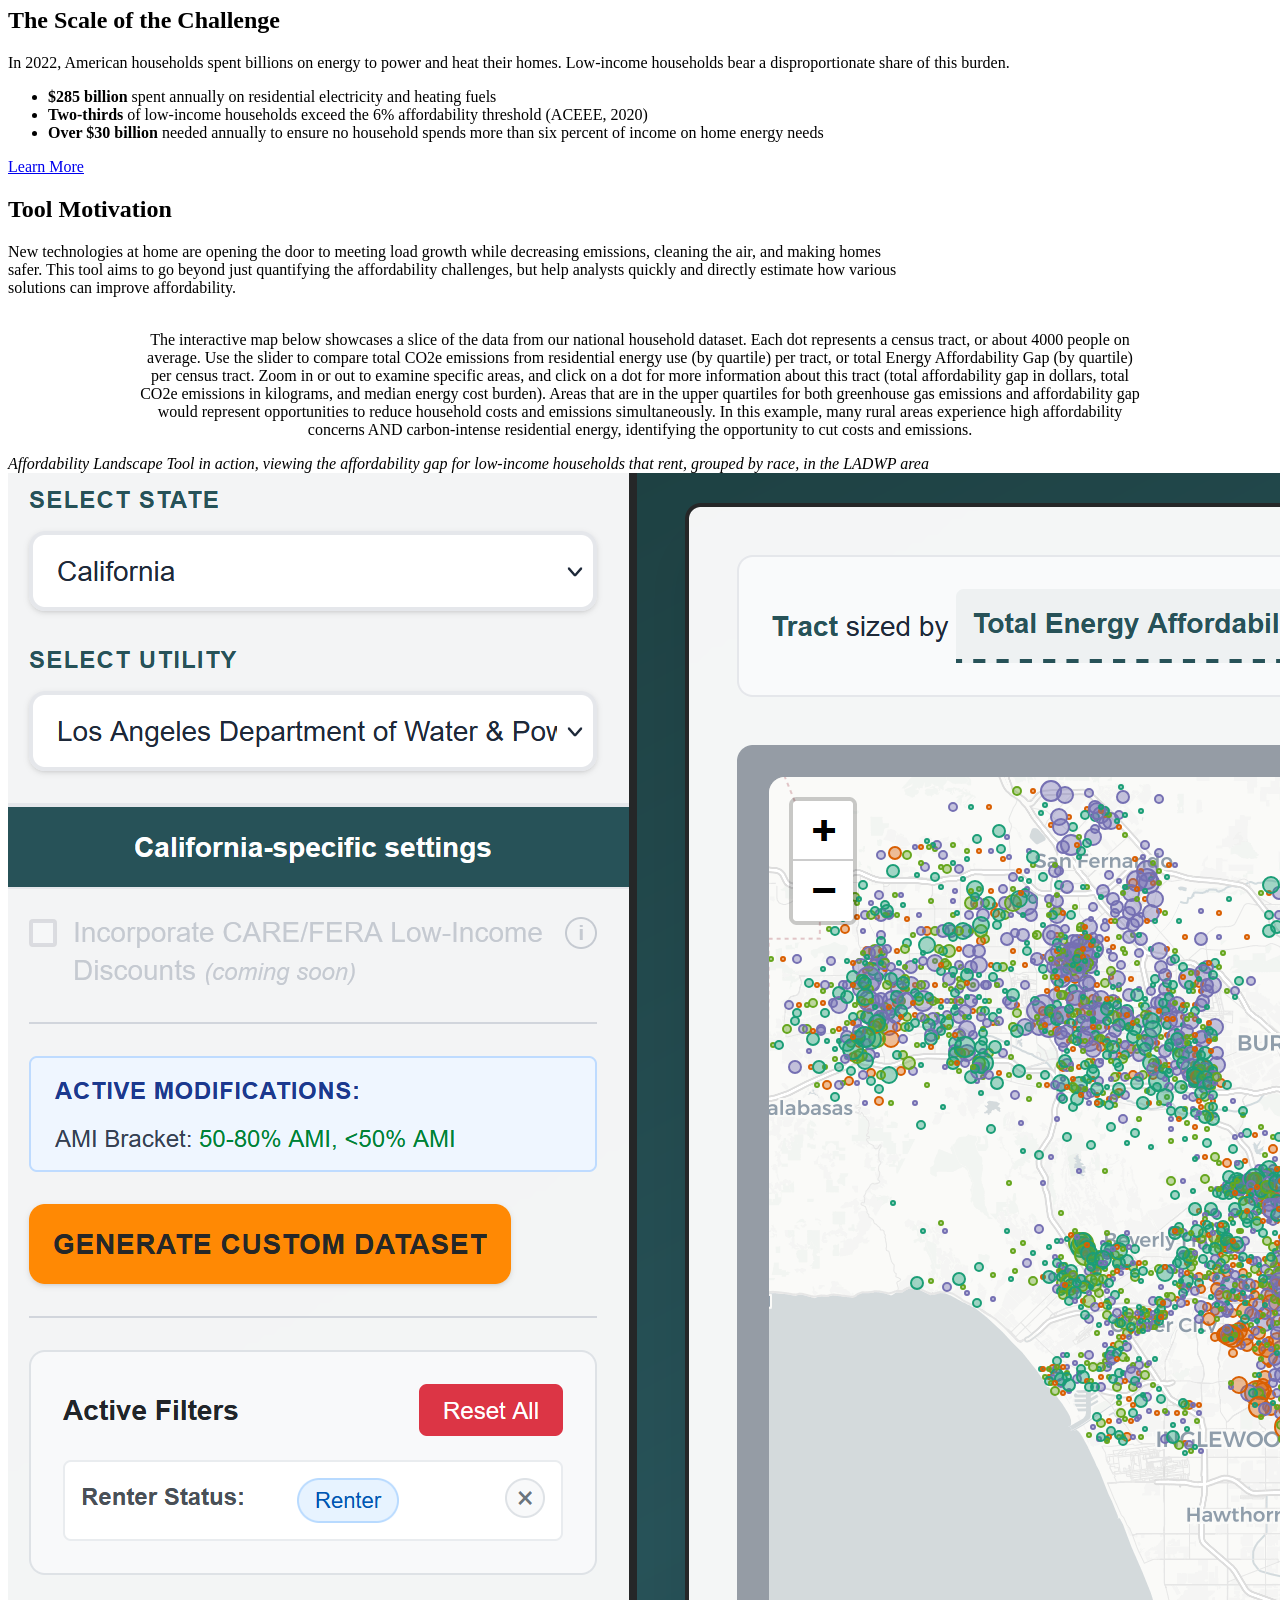
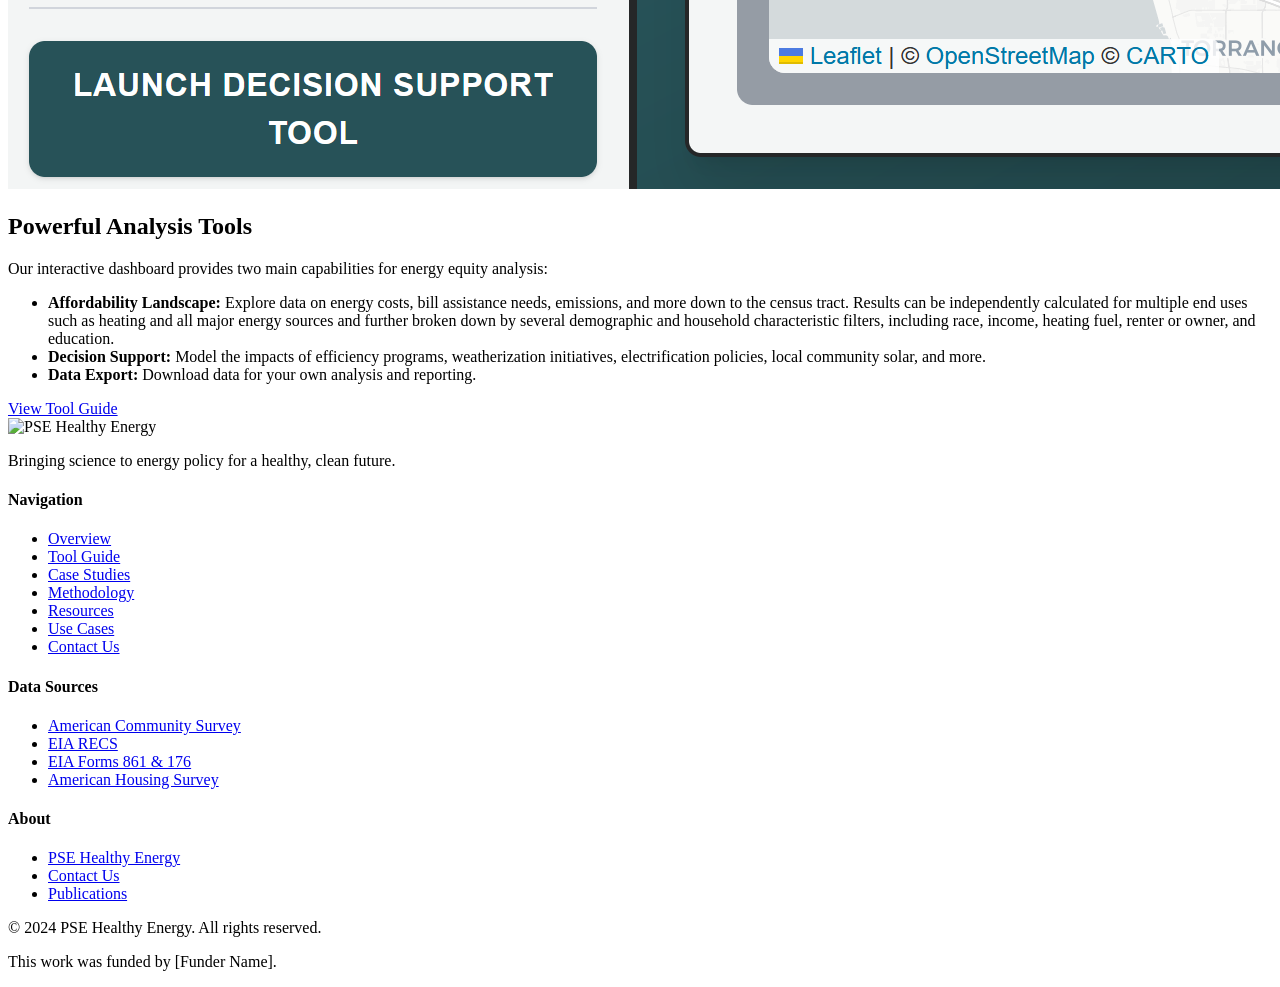
==== commit b625717f: "Moved leaflet map to overview page, completed text edits for overview page" ====
--- a/home-page.html
+++ b/home-page.html
@@ -222,25 +222,7 @@
                 Energy Affordability Gap (by quartile) per census tract. Zoom in or out to examine specific areas, and click on a dot for more information about this tract (total affordability gap in dollars, total CO2e emissions in kilograms, and median energy cost burden).
                 Areas that are in the upper quartiles for both greenhouse gas emissions and affordability gap would represent opportunities to reduce household costs and emissions simultaneously. In this example, many rural areas experience high affordability concerns AND carbon-intense residential energy, identifying the opportunity to cut costs and emissions.
                 </p>
-                <br>
-            <div id="map-placeholder"
-                 onclick="loadInteractiveMap()"
-                 style="width: 90%; margin: 0 auto; position: relative; cursor: pointer; border-radius: 8px; overflow: hidden; height: 600px;">
-                <img src="assets/leaflet-map-screenshot.png"
-                     alt="Static preview of GHG emissions and energy affordability gap map — click to load interactive version"
-                     style="width: 100%; height: 100%; object-fit: cover; display: block;">
-                <div style="position: absolute; inset: 0; background: rgba(0,0,0,0.30); display: flex; align-items: center; justify-content: center; border-radius: 8px;">
-                    <div style="background: white; border-radius: 8px; padding: 18px 32px; text-align: center; box-shadow: 0 4px 24px rgba(0,0,0,0.25);">
-                        <svg xmlns="http://www.w3.org/2000/svg" width="36" height="36" viewBox="0 0 24 24" fill="none" stroke="#2a7ab5" stroke-width="2" stroke-linecap="round" stroke-linejoin="round" style="display:block; margin: 0 auto 10px;"><circle cx="12" cy="12" r="10"/><polygon points="10 8 16 12 10 16 10 8" fill="#2a7ab5" stroke="none"/></svg>
-                        <div style="font-weight: 600; font-size: 1.05rem; color: #222;">Load Interactive Map</div>
-                        <div style="font-size: 0.82rem; color: #666; margin-top: 4px;">May take a moment to load</div>
-                    </div>
-                </div>
-            </div>
-            <iframe id="map-iframe"
-                    data-src="assets/ghg_eag_map.html"
-                    style="display: none; width: 90%; height: 600px; border: none; border-radius: 8px;">
-            </iframe>
+                
             
         </div>
     </section>
@@ -367,13 +349,7 @@
             observer.observe(el);
         });
 
-        function loadInteractiveMap() {
-            const placeholder = document.getElementById('map-placeholder');
-            const iframe = document.getElementById('map-iframe');
-            iframe.src = iframe.dataset.src;
-            placeholder.style.display = 'none';
-            iframe.style.display = 'block';
-        }
+      
     </script>
 </body>
 </html>
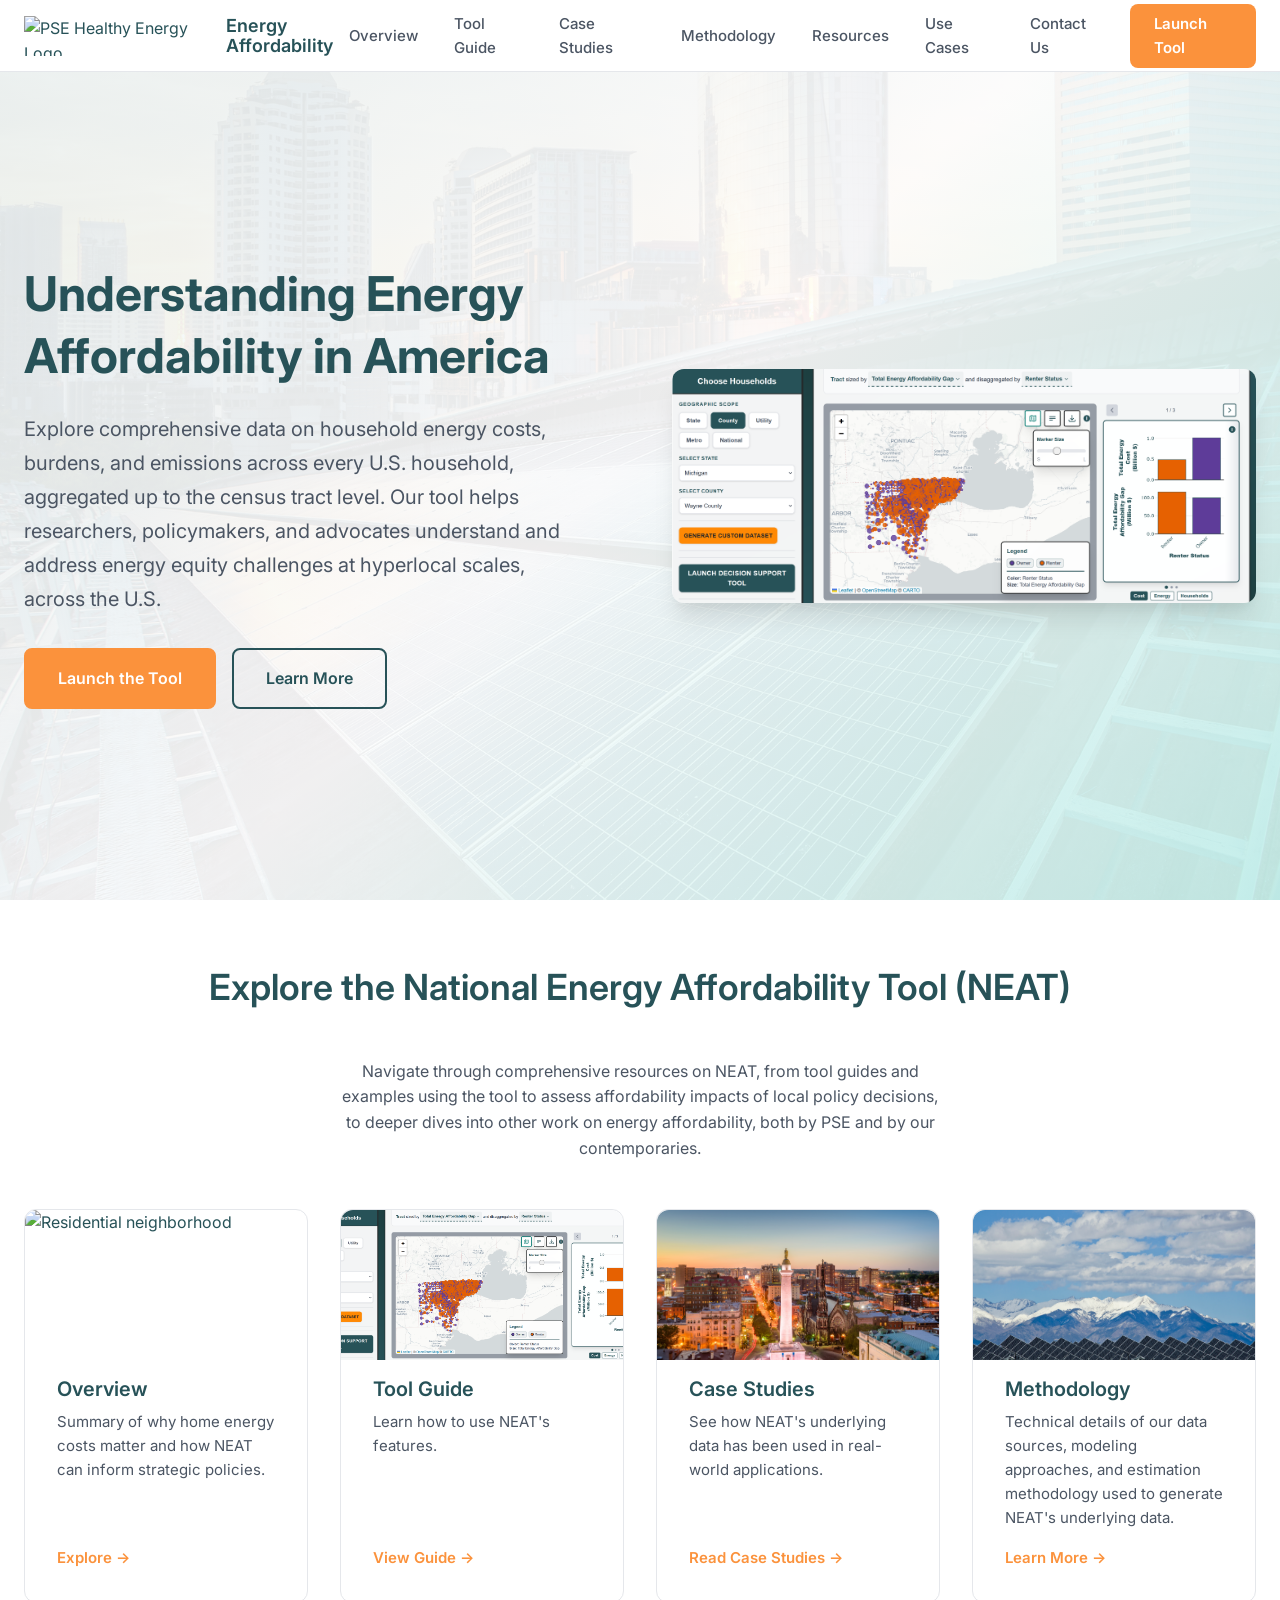
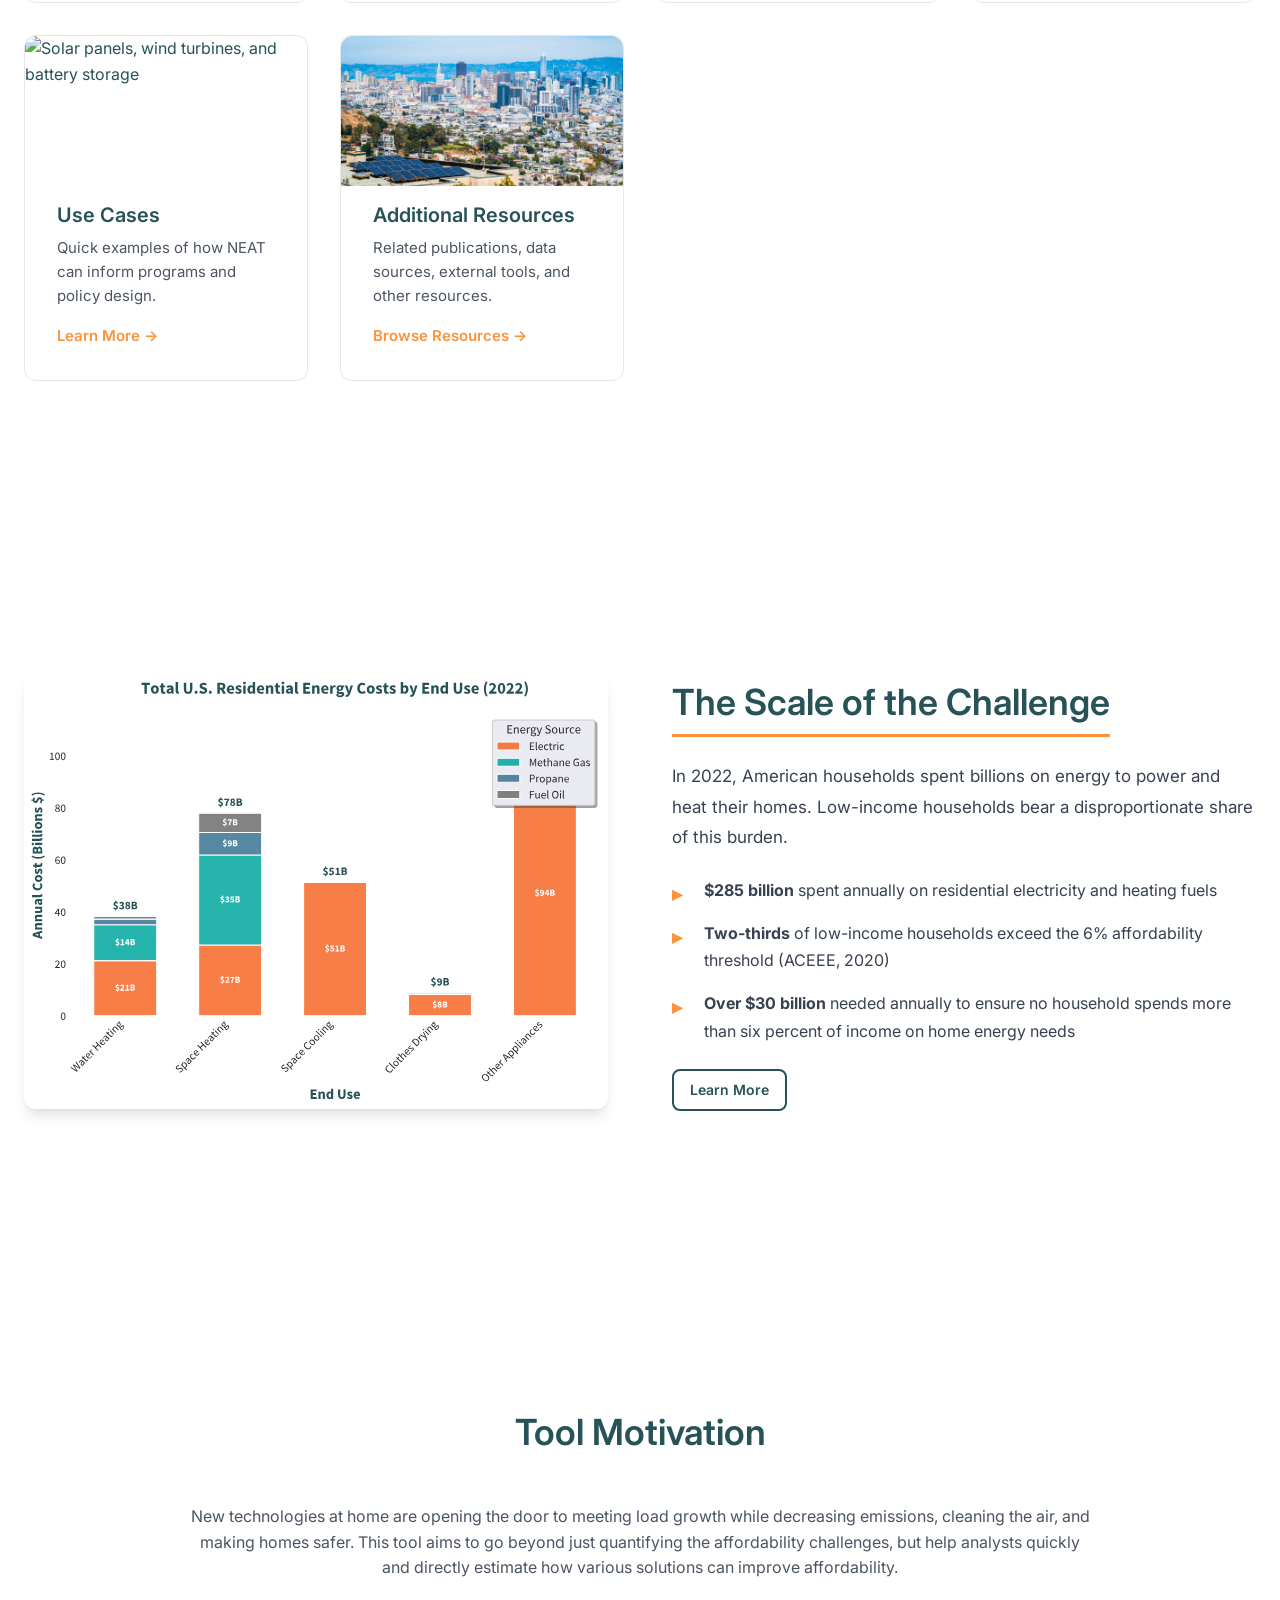
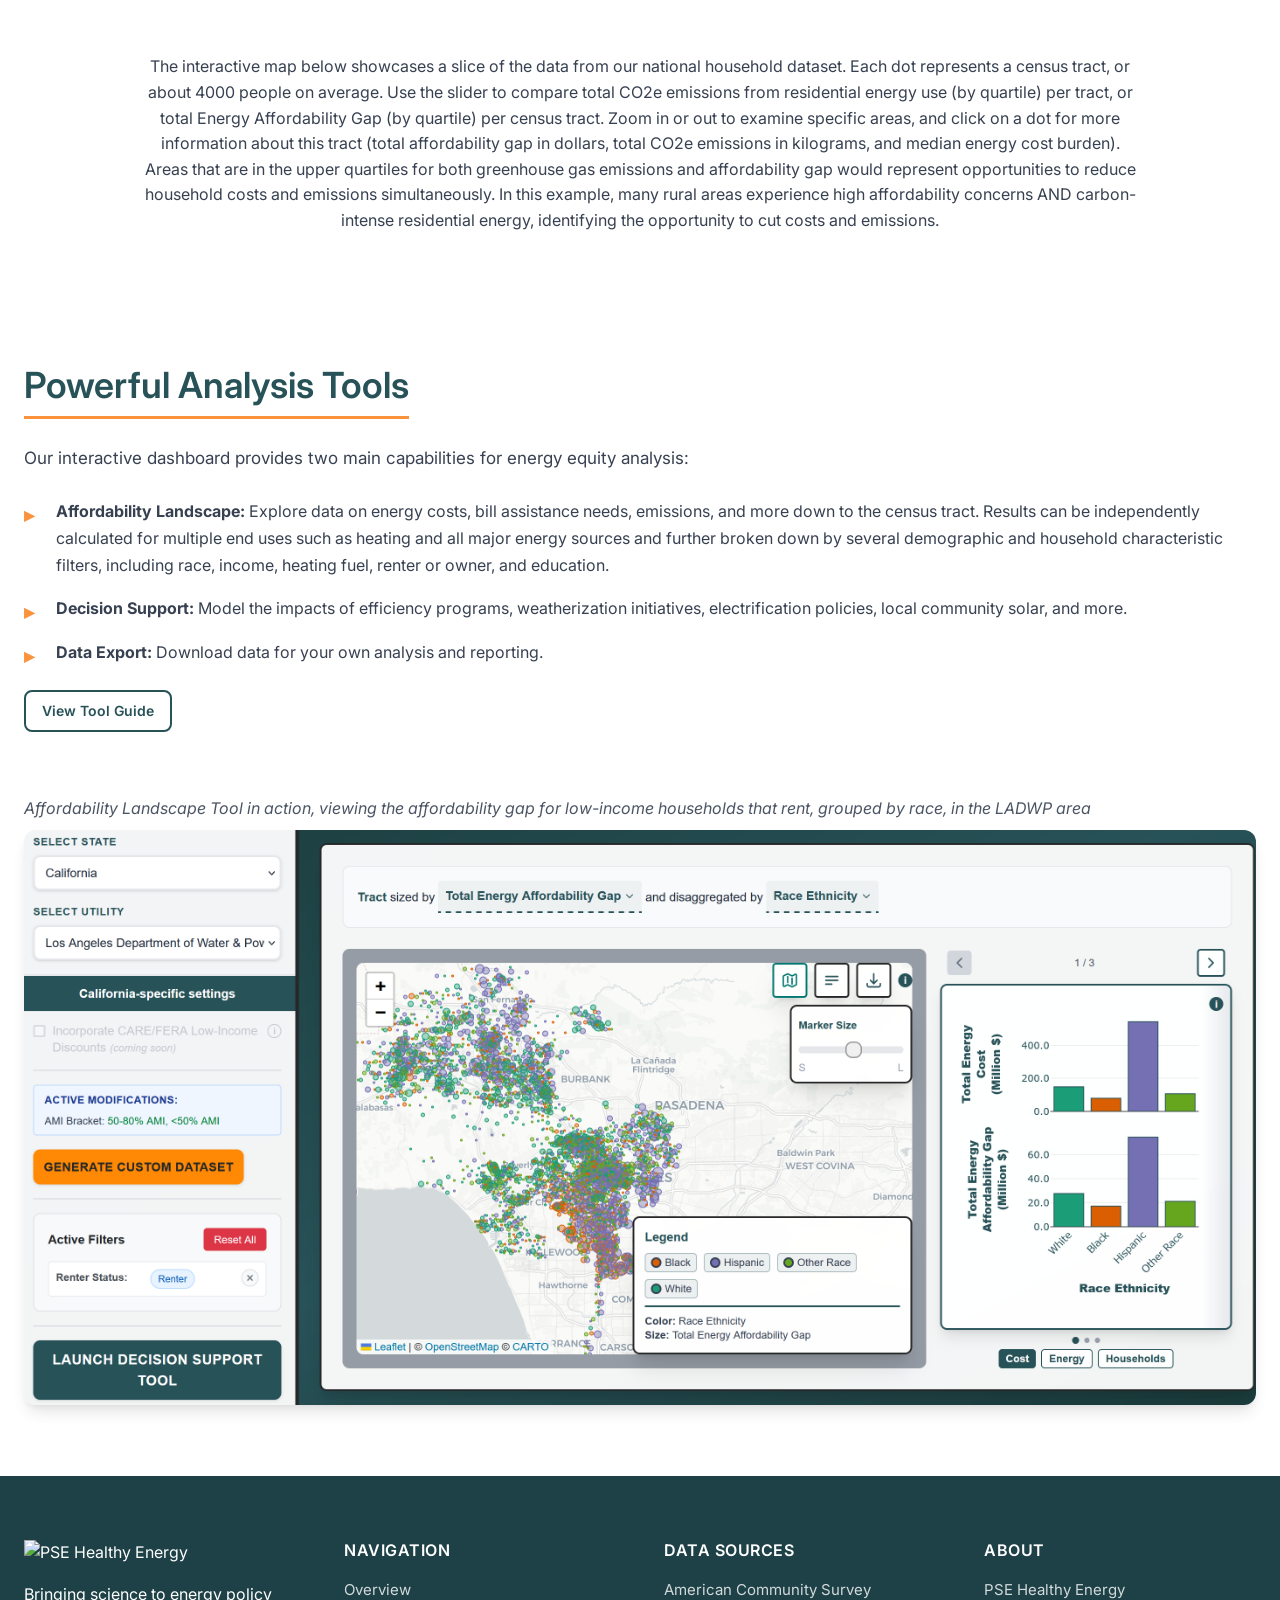
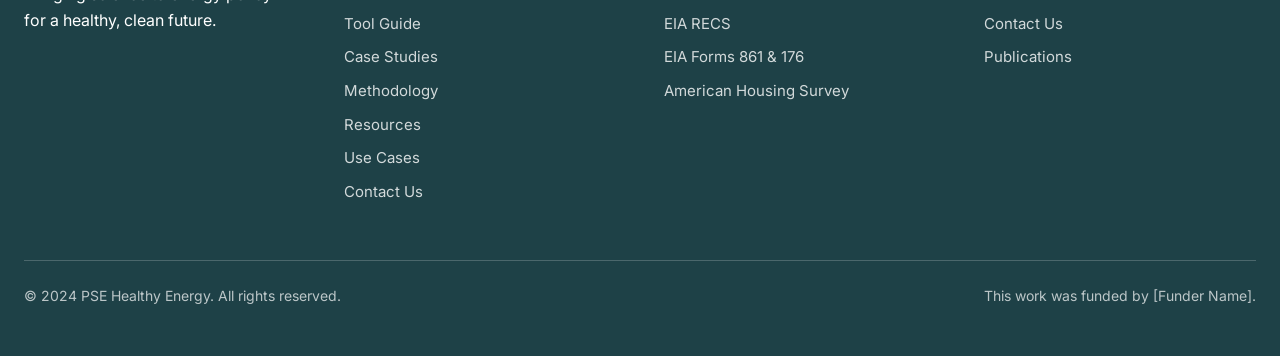
==== commit e15fa01d: "Minor changes to use-cases and overview" ====
--- a/home-page.html
+++ b/home-page.html
@@ -1,355 +1,355 @@
-<!DOCTYPE html>
-<html lang="en">
-<head>
-    <meta charset="UTF-8">
-    <meta name="viewport" content="width=device-width, initial-scale=1.0">
-    <title>Overview | National Energy Affordability Tool</title>
-    <meta name="description" content="Explore comprehensive data on household energy costs, financial burdens, emissions, and how various strategies can improve these factors across the entire U.S. with the National Energy Affordability Tool.">
-    <script src="assets/password-gate.js"></script>
-    <link rel="stylesheet" href="assets/styles-new.css">
-    <link rel="icon" type="image/png" href="assets/favicon.png">
-    <style>
-        html {
-            background-image: url('assets/stock-images/iStock-1138203628.jpg');
-            background-size: cover;
-            background-position: center;
-            background-attachment: fixed;
-        }
-        body {
-            background-color: rgba(255, 255, 255, 0.50);
-        }
-        .hero {
-            background: linear-gradient(135deg, rgba(232, 240, 241, 0.85) 0%, rgba(255, 255, 255, 0.85) 50%, rgba(196, 242, 235, 0.85) 100%) !important;
-        }
-        .section-cards,
-        .scroll-section:nth-child(odd),
-        .scroll-section:nth-child(even) {
-            background-color: rgba(255, 255, 255, 0.82) !important;
-        }
-        .card {
-            background-color: rgba(255, 255, 255, 0.97) !important;
-        }
-        .card-banner {
-            margin: calc(-1 * var(--space-xl)) calc(-1 * var(--space-xl)) var(--space-md);
-            height: 150px;
-            overflow: hidden;
-            border-radius: var(--radius-lg) var(--radius-lg) 0 0;
-        }
-        .card-banner img {
-            width: 100%;
-            height: 100%;
-            object-fit: cover;
-            display: block;
-        }
-        .scroll-section.reverse .container {
-            grid-template-columns: 1fr;
-            direction: ltr;
-        }
-        .scroll-section.reverse .section-text {
-            order: 1;
-        }
-        .scroll-section.reverse .section-visual {
-            order: 2;
-        }
-    </style>
-</head>
-<body>
-    <!-- Top Navigation Bar -->
-    <nav class="top-nav" id="navbar">
-        <div class="nav-container">
-            <a href="home-page.html" class="nav-logo">
-                <img src="assets/2021 - PSE_Logo_Stacked_Color.png" alt="PSE Healthy Energy Logo" class="logo-img">
-                <span class="logo-text"><span class="logo-text-line">Energy</span><span class="logo-text-line">Affordability</span></span>
-            </a>
-            <button class="mobile-menu-toggle" id="mobileMenuToggle" aria-label="Toggle navigation menu">
-                <span class="hamburger"></span>
-            </button>
-            <ul class="nav-menu" id="navMenu">
-                <li><a href="pages/overview.html" class="nav-link">Overview</a></li>
-                <li><a href="pages/tool-guide.html" class="nav-link">Tool Guide</a></li>
-                <li><a href="pages/case-studies.html" class="nav-link">Case Studies</a></li>
-                <li><a href="pages/methodology.html" class="nav-link">Methodology</a></li>
-                <li><a href="pages/resources.html" class="nav-link">Resources</a></li>
-                <li><a href="pages/use-cases.html" class="nav-link">Use Cases</a></li>
-                <li><a href="pages/contact.html" class="nav-link">Contact Us</a></li>
-                <li><a href="https://energy-affordability-frontend.vercel.app" class="nav-link nav-cta" target="_blank">Launch Tool</a></li>
-            </ul>
-        </div>
-    </nav>
-
-    <!-- Hero Section -->
-    <header class="hero">
-        <div class="container">
-            <div class="hero-content">
-                <h1 class="hero-title">Understanding Energy Affordability in America</h1>
-                <p class="hero-subtitle">
-                    Explore comprehensive data on household energy costs, burdens, and emissions 
-                    across every U.S. household, aggregated up to the census tract level. Our tool helps researchers, policymakers, and advocates 
-                    understand and address energy equity challenges at hyperlocal scales, across the U.S.
-                </p>
-                <div class="hero-actions">
-                    <a href="https://energy-affordability-frontend.vercel.app" class="btn btn-primary" target="_blank">
-                        Launch the Tool
-                    </a>
-                    <a href="pages/overview.html" class="btn btn-secondary">
-                        Learn More
-                    </a>
-                </div>
-            </div>
-            <div class="hero-visual">
-                <img src="assets/neat-landing1.png" alt="National Energy Affordability Tool Dashboard Preview" class="hero-image">
-            </div>
-        </div>
-    </header>
-
-    <!-- Quick Navigation Cards -->
-    <section class="section-cards">
-        <div class="container">
-            <h2 class="section-title">Explore the National Energy Affordability Tool (NEAT)</h2>
-            <p class="section-subtitle">
-                Navigate through comprehensive resources on NEAT, from tool guides and examples  using the tool to assess affordability impacts of local policy decisions, to deeper dives into other work on energy affordability, both by PSE and by our contemporaries.
-            </p>
-            <div class="card-grid">
-                <a href="pages/overview.html" class="card">
-                    <div class="card-banner">
-                        <img src="assets/stock-images/1144990631-huge.jpg" alt="Residential neighborhood">
-                    </div>
-                    <h3 class="card-title">Overview</h3>
-                    <p class="card-description">
-                        Summary of why home energy costs matter and how NEAT can inform strategic policies.
-                    </p>
-                    <span class="card-link">Explore →</span>
-                </a>
-                
-                <a href="pages/tool-guide.html" class="card">
-                    <div class="card-banner">
-                        <img src="assets/neat-landing1.png" alt="Electricity grid at sunset">
-                    </div>
-                    <h3 class="card-title">Tool Guide</h3>
-                    <p class="card-description">
-                        Learn how to use NEAT's features.
-                    </p>
-                    <span class="card-link">View Guide →</span>
-                </a>
-                
-                <a href="pages/case-studies.html" class="card">
-                    <div class="card-banner">
-                        <img src="assets/stock-images/iStock-636101676.jpg" alt="City aerial view at night">
-                    </div>
-                    <h3 class="card-title">Case Studies</h3>
-                    <p class="card-description">
-                        See how NEAT's underlying data has been used in real-world applications.
-                    </p>
-                    <span class="card-link">Read Case Studies →</span>
-                </a>
-                
-                <a href="pages/methodology.html" class="card">
-                    <div class="card-banner">
-                        <img src="assets/stock-images/iStock-627777022.jpg" alt="Solar farm with mountain backdrop">
-                    </div>
-                    <h3 class="card-title">Methodology</h3>
-                    <p class="card-description">
-                        Technical details of our data sources, modeling approaches, 
-                        and estimation methodology used to generate NEAT's underlying data.
-                    </p>
-                    <span class="card-link">Learn More →</span>
-                </a>
-
-                  <a href="pages/use-cases.html" class="card">
-                    <div class="card-banner">
-                        <img src="assets/stock-images/iStock-1128888172.jpg" alt="Solar panels, wind turbines, and battery storage">
-                    </div>
-                    <h3 class="card-title">Use Cases</h3>
-                    <p class="card-description">
-                        Quick examples of how NEAT can inform programs and policy design.
-                    </p>
-                    <span class="card-link">Learn More →</span>
-                </a>
-                
-                <a href="pages/resources.html" class="card">
-                    <div class="card-banner">
-                        <img src="assets/stock-images/iStock-1173204659.jpg" alt="City skyline with rooftop solar panels">
-                    </div>
-                    <h3 class="card-title">Additional Resources</h3>
-                    <p class="card-description">
-                        Related publications, data sources, external tools, and other resources.
-                       
-
-                    </p>
-                    <span class="card-link">Browse Resources →</span>
-                </a>
-            </div>
-        </div>
-    </section>
-
-    <!-- Key Statistics Section -->
-    <section class="scroll-section">
-        <div class="container">
-            <div class="section-visual">
-                <img src="assets/energy_costs_2.svg" alt="Energy Costs by End Use Chart" loading="lazy">
-            </div>
-            <div class="section-text">
-                <h2>The Scale of the Challenge</h2>
-                <p>
-                    In 2022, American households spent billions on energy to power and heat their homes. 
-                    Low-income households bear a disproportionate share of this burden.
-                </p>
-                <ul>
-                    <li><strong>$285 billion</strong> spent annually on residential electricity and heating fuels</li>
-                    <li><strong>Two-thirds</strong> of low-income households exceed the 6% affordability threshold (ACEEE, 2020)</li>
-                    <li><strong>Over $30 billion</strong> needed annually to ensure no household spends more than six percent of income on home energy needs</li>
-                </ul>
-                <a href="pages/overview.html" class="btn btn-secondary btn-sm">Learn More</a>
-            </div>
-        </div>
-    </section>
-
-<!-- REMINDER: This iframe requires a local server to preview (file:// won't work).
-     Run: python -m http.server 8080 in the project folder, then open http://localhost:8080/overview.html -->
-
-    <!-- Tool Motivation -->
-    <section class="section-cards">
-        <div class="container">
-            <h2 class="section-title">Tool Motivation</h2>
-            <p class="section-subtitle" style="max-width: 900px;">
-                New technologies at home are opening the door to meeting load growth while decreasing emissions, cleaning the air, and making homes safer.
-                This tool aims to go beyond just quantifying the affordability challenges, but help analysts quickly and directly estimate how various solutions can improve affordability.
-                
-                
-            </p>
-            <br>
-            <p style="max-width: 1000px; margin: 0 auto; text-align: center;">The interactive map below showcases a slice of the data from our national household dataset. Each dot represents a census tract, or about 4000 people on average. Use the slider to compare total CO2e emissions from residential energy use (by quartile) per tract, or total
-                Energy Affordability Gap (by quartile) per census tract. Zoom in or out to examine specific areas, and click on a dot for more information about this tract (total affordability gap in dollars, total CO2e emissions in kilograms, and median energy cost burden).
-                Areas that are in the upper quartiles for both greenhouse gas emissions and affordability gap would represent opportunities to reduce household costs and emissions simultaneously. In this example, many rural areas experience high affordability concerns AND carbon-intense residential energy, identifying the opportunity to cut costs and emissions.
-                </p>
-                
-            
-        </div>
-    </section>
-
-    <!-- Tool Features Section -->
-    <section class="scroll-section reverse">
-        <div class="container">
-            <div class="section-visual">
-                <p style="margin-bottom: var(--space-sm); font-style: italic; color: var(--color-gray-600);">Affordability Landscape Tool in action, viewing the affordability gap for low-income households that rent, grouped by race, in the LADWP area</p>
-                <img src="assets/ladwp-comm-solar/comm-solar-main-stats.png" alt="LADWP main stats" loading="lazy">
-            </div>
-            <div class="section-text">
-                <h2>Powerful Analysis Tools</h2>
-                <p>
-                    Our interactive dashboard provides two main capabilities for energy equity analysis:
-                </p>
-                <ul>
-                    <li><strong>Affordability Landscape:</strong> Explore data on energy costs, bill assistance needs, emissions, and more down to the census tract. 
-                        Results can be independently calculated for multiple end uses such as heating and all major energy sources and further broken down by several demographic and household characteristic filters, including race, income, heating fuel, renter or owner, and education.</li>
-                    <li><strong>Decision Support:</strong> Model the impacts of efficiency programs, 
-                        weatherization initiatives, electrification policies, local community solar, and more.</li>
-                    <li><strong>Data Export:</strong> Download data for your own analysis and reporting.</li>
-                </ul>
-                <a href="pages/tool-guide.html" class="btn btn-secondary btn-sm">View Tool Guide</a>
-            </div>
-        </div>
-    </section>
-
-    <!-- Footer -->
-    <footer class="footer">
-        <div class="container">
-            <div class="footer-grid">
-                <div class="footer-section footer-logo">
-                    <img src="assets/2021 - PSE_Logo_Stacked_Color.png" alt="PSE Healthy Energy">
-                    <p>Bringing science to energy policy for a healthy, clean future.</p>
-                </div>
-                
-                <div class="footer-section">
-                    <h4>Navigation</h4>
-                    <ul>
-                        <li><a href="pages/overview.html">Overview</a></li>
-                        <li><a href="pages/tool-guide.html">Tool Guide</a></li>
-                        <li><a href="pages/case-studies.html">Case Studies</a></li>
-                        <li><a href="pages/methodology.html">Methodology</a></li>
-                        <li><a href="pages/resources.html">Resources</a></li>
-                        <li><a href="pages/use-cases.html">Use Cases</a></li>
-                        <li><a href="pages/contact.html">Contact Us</a></li>
-                    </ul>
-                </div>
-                
-                <div class="footer-section">
-                    <h4>Data Sources</h4>
-                    <ul>
-                        <li><a href="#">American Community Survey</a></li>
-                        <li><a href="#">EIA RECS</a></li>
-                        <li><a href="#">EIA Forms 861 & 176</a></li>
-                        <li><a href="#">American Housing Survey</a></li>
-                    </ul>
-                </div>
-                
-                <div class="footer-section">
-                    <h4>About</h4>
-                    <ul>
-                        <li><a href="https://www.psehealthyenergy.org/" target="_blank">PSE Healthy Energy</a></li>
-                        <li><a href="pages/contact.html">Contact Us</a></li>
-                        <li><a href="#" target="_blank">Publications</a></li>
-                    </ul>
-                </div>
-            </div>
-            
-            <div class="footer-bottom">
-                <p>© 2024 PSE Healthy Energy. All rights reserved.</p>
-                <p>This work was funded by [Funder Name].</p>
-            </div>
-        </div>
-    </footer>
-
-    <!-- Scripts -->
-    <script>
-        // Mobile menu toggle
-        const mobileMenuToggle = document.getElementById('mobileMenuToggle');
-        const navMenu = document.getElementById('navMenu');
-        
-        mobileMenuToggle.addEventListener('click', () => {
-            navMenu.classList.toggle('open');
-            mobileMenuToggle.classList.toggle('active');
-        });
-        
-        // Close menu when clicking a link
-        navMenu.querySelectorAll('.nav-link').forEach(link => {
-            link.addEventListener('click', () => {
-                navMenu.classList.remove('open');
-                mobileMenuToggle.classList.remove('active');
-            });
-        });
-        
-        // Navbar scroll effect
-        const navbar = document.getElementById('navbar');
-        window.addEventListener('scroll', () => {
-            if (window.scrollY > 50) {
-                navbar.classList.add('scrolled');
-            } else {
-                navbar.classList.remove('scrolled');
-            }
-        });
-        
-        // Intersection Observer for fade-in animations
-        const observerOptions = {
-            threshold: 0.1,
-            rootMargin: '0px 0px -50px 0px'
-        };
-        
-        const observer = new IntersectionObserver((entries) => {
-            entries.forEach(entry => {
-                if (entry.isIntersecting) {
-                    entry.target.classList.add('visible');
-                }
-            });
-        }, observerOptions);
-        
-        // Observe all cards and scroll sections
-        document.querySelectorAll('.card, .scroll-section').forEach(el => {
-            el.classList.add('fade-in');
-            observer.observe(el);
-        });
-
-      
-    </script>
-</body>
-</html>
+<!DOCTYPE html>
+<html lang="en">
+<head>
+    <meta charset="UTF-8">
+    <meta name="viewport" content="width=device-width, initial-scale=1.0">
+    <title>Overview | National Energy Affordability Tool</title>
+    <meta name="description" content="Explore comprehensive data on household energy costs, financial burdens, emissions, and how various strategies can improve these factors across the entire U.S. with the National Energy Affordability Tool.">
+    <script src="assets/password-gate.js"></script>
+    <link rel="stylesheet" href="assets/styles-new.css">
+    <link rel="icon" type="image/png" href="assets/favicon.png">
+    <style>
+        html {
+            background-image: url('assets/stock-images/iStock-1138203628.jpg');
+            background-size: cover;
+            background-position: center;
+            background-attachment: fixed;
+        }
+        body {
+            background-color: rgba(255, 255, 255, 0.50);
+        }
+        .hero {
+            background: linear-gradient(135deg, rgba(232, 240, 241, 0.85) 0%, rgba(255, 255, 255, 0.85) 50%, rgba(196, 242, 235, 0.85) 100%) !important;
+        }
+        .section-cards,
+        .scroll-section:nth-child(odd),
+        .scroll-section:nth-child(even) {
+            background-color: rgba(255, 255, 255, 0.82) !important;
+        }
+        .card {
+            background-color: rgba(255, 255, 255, 0.97) !important;
+        }
+        .card-banner {
+            margin: calc(-1 * var(--space-xl)) calc(-1 * var(--space-xl)) var(--space-md);
+            height: 150px;
+            overflow: hidden;
+            border-radius: var(--radius-lg) var(--radius-lg) 0 0;
+        }
+        .card-banner img {
+            width: 100%;
+            height: 100%;
+            object-fit: cover;
+            display: block;
+        }
+        .scroll-section.reverse .container {
+            grid-template-columns: 1fr;
+            direction: ltr;
+        }
+        .scroll-section.reverse .section-text {
+            order: 1;
+        }
+        .scroll-section.reverse .section-visual {
+            order: 2;
+        }
+    </style>
+</head>
+<body>
+    <!-- Top Navigation Bar -->
+    <nav class="top-nav" id="navbar">
+        <div class="nav-container">
+            <a href="home-page.html" class="nav-logo">
+                <img src="assets/2021 - PSE_Logo_Stacked_Color.png" alt="PSE Healthy Energy Logo" class="logo-img">
+                <span class="logo-text"><span class="logo-text-line">Energy</span><span class="logo-text-line">Affordability</span></span>
+            </a>
+            <button class="mobile-menu-toggle" id="mobileMenuToggle" aria-label="Toggle navigation menu">
+                <span class="hamburger"></span>
+            </button>
+            <ul class="nav-menu" id="navMenu">
+                <li><a href="pages/overview.html" class="nav-link">Overview</a></li>
+                <li><a href="pages/tool-guide.html" class="nav-link">Tool Guide</a></li>
+                <li><a href="pages/case-studies.html" class="nav-link">Case Studies</a></li>
+                <li><a href="pages/methodology.html" class="nav-link">Methodology</a></li>
+                <li><a href="pages/resources.html" class="nav-link">Resources</a></li>
+                <li><a href="pages/use-cases.html" class="nav-link">Use Cases</a></li>
+                <li><a href="pages/contact.html" class="nav-link">Contact Us</a></li>
+                <li><a href="https://energy-affordability-frontend.vercel.app" class="nav-link nav-cta" target="_blank">Launch Tool</a></li>
+            </ul>
+        </div>
+    </nav>
+
+    <!-- Hero Section -->
+    <header class="hero">
+        <div class="container">
+            <div class="hero-content">
+                <h1 class="hero-title">Understanding Energy Affordability in America</h1>
+                <p class="hero-subtitle">
+                    Explore comprehensive data on household energy costs, burdens, and emissions 
+                    across every U.S. household, aggregated up to the census tract level. Our tool helps researchers, policymakers, and advocates 
+                    understand and address energy equity challenges at hyperlocal scales, across the U.S.
+                </p>
+                <div class="hero-actions">
+                    <a href="https://energy-affordability-frontend.vercel.app" class="btn btn-primary" target="_blank">
+                        Launch the Tool
+                    </a>
+                    <a href="pages/overview.html" class="btn btn-secondary">
+                        Learn More
+                    </a>
+                </div>
+            </div>
+            <div class="hero-visual">
+                <img src="assets/neat-landing1.png" alt="National Energy Affordability Tool Dashboard Preview" class="hero-image">
+            </div>
+        </div>
+    </header>
+
+    <!-- Quick Navigation Cards -->
+    <section class="section-cards">
+        <div class="container">
+            <h2 class="section-title">Explore the National Energy Affordability Tool (NEAT)</h2>
+            <p class="section-subtitle">
+                Navigate through comprehensive resources on NEAT, from tool guides and examples  using the tool to assess affordability impacts of local policy decisions, to deeper dives into other work on energy affordability, both by PSE and by our contemporaries.
+            </p>
+            <div class="card-grid">
+                <a href="pages/overview.html" class="card">
+                    <div class="card-banner">
+                        <img src="assets/stock-images/1144990631-huge.jpg" alt="Residential neighborhood">
+                    </div>
+                    <h3 class="card-title">Overview</h3>
+                    <p class="card-description">
+                        Summary of why home energy costs matter and how NEAT can inform strategic policies.
+                    </p>
+                    <span class="card-link">Explore →</span>
+                </a>
+                
+                <a href="pages/tool-guide.html" class="card">
+                    <div class="card-banner">
+                        <img src="assets/neat-landing1.png" alt="Electricity grid at sunset">
+                    </div>
+                    <h3 class="card-title">Tool Guide</h3>
+                    <p class="card-description">
+                        Learn how to use NEAT's features.
+                    </p>
+                    <span class="card-link">View Guide →</span>
+                </a>
+                
+                <a href="pages/case-studies.html" class="card">
+                    <div class="card-banner">
+                        <img src="assets/stock-images/iStock-636101676.jpg" alt="City aerial view at night">
+                    </div>
+                    <h3 class="card-title">Case Studies</h3>
+                    <p class="card-description">
+                        See how NEAT's underlying data has been used in real-world applications.
+                    </p>
+                    <span class="card-link">Read Case Studies →</span>
+                </a>
+                
+                <a href="pages/methodology.html" class="card">
+                    <div class="card-banner">
+                        <img src="assets/stock-images/iStock-627777022.jpg" alt="Solar farm with mountain backdrop">
+                    </div>
+                    <h3 class="card-title">Methodology</h3>
+                    <p class="card-description">
+                        Technical details of our data sources, modeling approaches, 
+                        and estimation methodology used to generate NEAT's underlying data.
+                    </p>
+                    <span class="card-link">Learn More →</span>
+                </a>
+
+                  <a href="pages/use-cases.html" class="card">
+                    <div class="card-banner">
+                        <img src="assets/stock-images/iStock-1128888172.jpg" alt="Solar panels, wind turbines, and battery storage">
+                    </div>
+                    <h3 class="card-title">Use Cases</h3>
+                    <p class="card-description">
+                        Quick examples of how NEAT can inform programs and policy design.
+                    </p>
+                    <span class="card-link">Learn More →</span>
+                </a>
+                
+                <a href="pages/resources.html" class="card">
+                    <div class="card-banner">
+                        <img src="assets/stock-images/iStock-1173204659.jpg" alt="City skyline with rooftop solar panels">
+                    </div>
+                    <h3 class="card-title">Additional Resources</h3>
+                    <p class="card-description">
+                        Related publications, data sources, external tools, and other resources.
+                       
+
+                    </p>
+                    <span class="card-link">Browse Resources →</span>
+                </a>
+            </div>
+        </div>
+    </section>
+
+    <!-- Key Statistics Section -->
+    <section class="scroll-section">
+        <div class="container">
+            <div class="section-visual">
+                <img src="assets/energy_costs_2.svg" alt="Energy Costs by End Use Chart" loading="lazy">
+            </div>
+            <div class="section-text">
+                <h2>The Scale of the Challenge</h2>
+                <p>
+                    In 2022, American households spent billions on energy to power and heat their homes. 
+                    Low-income households bear a disproportionate share of this burden.
+                </p>
+                <ul>
+                    <li><strong>$285 billion</strong> spent annually on residential electricity and heating fuels</li>
+                    <li><strong>Two-thirds</strong> of low-income households exceed the 6% affordability threshold (ACEEE, 2020)</li>
+                    <li><strong>Over $30 billion</strong> needed annually to ensure no household spends more than six percent of income on home energy needs</li>
+                </ul>
+                <a href="pages/overview.html" class="btn btn-secondary btn-sm">Learn More</a>
+            </div>
+        </div>
+    </section>
+
+<!-- REMINDER: This iframe requires a local server to preview (file:// won't work).
+     Run: python -m http.server 8080 in the project folder, then open http://localhost:8080/overview.html -->
+
+    <!-- Tool Motivation -->
+    <section class="section-cards">
+        <div class="container">
+            <h2 class="section-title">Tool Motivation</h2>
+            <p class="section-subtitle" style="max-width: 900px;">
+                New technologies at home are opening the door to meeting load growth while decreasing emissions, cleaning the air, and making homes safer.
+                This tool aims to go beyond just quantifying the affordability challenges, but help analysts quickly and directly estimate how various solutions can improve affordability.
+                
+                
+            </p>
+            <br>
+            <p style="max-width: 1000px; margin: 0 auto; text-align: center;">The interactive map below showcases a slice of the data from our national household dataset. Each dot represents a census tract, or about 4000 people on average. Use the slider to compare total CO2e emissions from residential energy use (by quartile) per tract, or total
+                Energy Affordability Gap (by quartile) per census tract. Zoom in or out to examine specific areas, and click on a dot for more information about this tract (total affordability gap in dollars, total CO2e emissions in kilograms, and median energy cost burden).
+                Areas that are in the upper quartiles for both greenhouse gas emissions and affordability gap would represent opportunities to reduce household costs and emissions simultaneously. In this example, many rural areas experience high affordability concerns AND carbon-intense residential energy, identifying the opportunity to cut costs and emissions.
+                </p>
+                
+            
+        </div>
+    </section>
+
+    <!-- Tool Features Section -->
+    <section class="scroll-section reverse">
+        <div class="container">
+            <div class="section-visual">
+                <p style="margin-bottom: var(--space-sm); font-style: italic; color: var(--color-gray-600);">Affordability Landscape Tool in action, viewing the affordability gap for low-income households that rent, grouped by race, in the LADWP area</p>
+                <img src="assets/ladwp-comm-solar/comm-solar-main-stats.png" alt="LADWP main stats" loading="lazy">
+            </div>
+            <div class="section-text">
+                <h2>Powerful Analysis Tools</h2>
+                <p>
+                    Our interactive dashboard provides two main capabilities for energy equity analysis:
+                </p>
+                <ul>
+                    <li><strong>Affordability Landscape:</strong> Explore data on energy costs, bill assistance needs, emissions, and more down to the census tract. 
+                        Results can be independently calculated for multiple end uses such as heating and all major energy sources and further broken down by several demographic and household characteristic filters, including race, income, heating fuel, renter or owner, and education.</li>
+                    <li><strong>Decision Support:</strong> Model the impacts of efficiency programs, 
+                        weatherization initiatives, electrification policies, local community solar, and more.</li>
+                    <li><strong>Data Export:</strong> Download data for your own analysis and reporting.</li>
+                </ul>
+                <a href="pages/tool-guide.html" class="btn btn-secondary btn-sm">View Tool Guide</a>
+            </div>
+        </div>
+    </section>
+
+    <!-- Footer -->
+    <footer class="footer">
+        <div class="container">
+            <div class="footer-grid">
+                <div class="footer-section footer-logo">
+                    <img src="assets/2021 - PSE_Logo_Stacked_Color.png" alt="PSE Healthy Energy">
+                    <p>Bringing science to energy policy for a healthy, clean future.</p>
+                </div>
+                
+                <div class="footer-section">
+                    <h4>Navigation</h4>
+                    <ul>
+                        <li><a href="pages/overview.html">Overview</a></li>
+                        <li><a href="pages/tool-guide.html">Tool Guide</a></li>
+                        <li><a href="pages/case-studies.html">Case Studies</a></li>
+                        <li><a href="pages/methodology.html">Methodology</a></li>
+                        <li><a href="pages/resources.html">Resources</a></li>
+                        <li><a href="pages/use-cases.html">Use Cases</a></li>
+                        <li><a href="pages/contact.html">Contact Us</a></li>
+                    </ul>
+                </div>
+                
+                <div class="footer-section">
+                    <h4>Data Sources</h4>
+                    <ul>
+                        <li><a href="#">American Community Survey</a></li>
+                        <li><a href="#">EIA RECS</a></li>
+                        <li><a href="#">EIA Forms 861 & 176</a></li>
+                        <li><a href="#">American Housing Survey</a></li>
+                    </ul>
+                </div>
+                
+                <div class="footer-section">
+                    <h4>About</h4>
+                    <ul>
+                        <li><a href="https://www.psehealthyenergy.org/" target="_blank">PSE Healthy Energy</a></li>
+                        <li><a href="pages/contact.html">Contact Us</a></li>
+                        <li><a href="#" target="_blank">Publications</a></li>
+                    </ul>
+                </div>
+            </div>
+            
+            <div class="footer-bottom">
+                <p>© 2024 PSE Healthy Energy. All rights reserved.</p>
+                <p>This work was funded by [Funder Name].</p>
+            </div>
+        </div>
+    </footer>
+
+    <!-- Scripts -->
+    <script>
+        // Mobile menu toggle
+        const mobileMenuToggle = document.getElementById('mobileMenuToggle');
+        const navMenu = document.getElementById('navMenu');
+        
+        mobileMenuToggle.addEventListener('click', () => {
+            navMenu.classList.toggle('open');
+            mobileMenuToggle.classList.toggle('active');
+        });
+        
+        // Close menu when clicking a link
+        navMenu.querySelectorAll('.nav-link').forEach(link => {
+            link.addEventListener('click', () => {
+                navMenu.classList.remove('open');
+                mobileMenuToggle.classList.remove('active');
+            });
+        });
+        
+        // Navbar scroll effect
+        const navbar = document.getElementById('navbar');
+        window.addEventListener('scroll', () => {
+            if (window.scrollY > 50) {
+                navbar.classList.add('scrolled');
+            } else {
+                navbar.classList.remove('scrolled');
+            }
+        });
+        
+        // Intersection Observer for fade-in animations
+        const observerOptions = {
+            threshold: 0.1,
+            rootMargin: '0px 0px -50px 0px'
+        };
+        
+        const observer = new IntersectionObserver((entries) => {
+            entries.forEach(entry => {
+                if (entry.isIntersecting) {
+                    entry.target.classList.add('visible');
+                }
+            });
+        }, observerOptions);
+        
+        // Observe all cards and scroll sections
+        document.querySelectorAll('.card, .scroll-section').forEach(el => {
+            el.classList.add('fade-in');
+            observer.observe(el);
+        });
+
+      
+    </script>
+</body>
+</html>
--- a/assets/styles-new.css
+++ b/assets/styles-new.css
@@ -0,0 +1,1548 @@
+/* =====================================================
+   NATIONAL ENERGY AFFORDABILITY TOOL - GLOBAL STYLES
+   Professional, Mobile-First Design
+   ===================================================== */
+
+@import url('https://fonts.googleapis.com/css2?family=Inter:wght@300;400;500;600;700&family=Source+Serif+4:opsz,wght@8..60,400;8..60,600;8..60,700&display=swap');
+
+/* =====================================================
+   CSS VARIABLES
+   ===================================================== */
+:root {
+    /* PSE Forest Green Theme (Primary) */
+    --color-primary: #275258;
+    --color-primary-light: #3a6b72;
+    --color-primary-lighter: #e8f0f1;
+    --color-primary-dark: #1e4147;
+    
+    /* PSE Orange Accents */
+    --color-accent: #fb923c;
+    --color-accent-light: #fed7aa;
+    --color-accent-lighter: #fef4e6;
+    --color-accent-dark: #ea580c;
+    
+    /* Neutral Colors */
+    --color-white: #ffffff;
+    --color-black: #1a1a1a;
+    --color-gray-900: #252728;
+    --color-gray-700: #374151;
+    --color-gray-600: #4b5563;
+    --color-gray-500: #6b7280;
+    --color-gray-400: #9ca3af;
+    --color-gray-300: #d1d5db;
+    --color-gray-200: #e5e7eb;
+    --color-gray-100: #f3f4f6;
+    --color-gray-50: #f9fafb;
+    
+    /* Background Colors */
+    --color-bg-main: #f8fafc;
+    --color-bg-card: #ffffff;
+    --color-bg-highlight: #C4F2EB;
+    
+    /* Typography */
+    --font-sans: 'Inter', -apple-system, BlinkMacSystemFont, 'Segoe UI', Roboto, sans-serif;
+    --font-serif: 'Source Serif 4', Georgia, serif;
+    
+    /* Spacing */
+    --space-xs: 0.25rem;
+    --space-sm: 0.5rem;
+    --space-md: 1rem;
+    --space-lg: 1.5rem;
+    --space-xl: 2rem;
+    --space-2xl: 3rem;
+    --space-3xl: 4rem;
+    
+    /* Border Radius */
+    --radius-sm: 4px;
+    --radius-md: 8px;
+    --radius-lg: 12px;
+    --radius-xl: 16px;
+    --radius-full: 9999px;
+    
+    /* Shadows */
+    --shadow-sm: 0 1px 2px 0 rgba(0, 0, 0, 0.05);
+    --shadow-md: 0 4px 6px -1px rgba(0, 0, 0, 0.1), 0 2px 4px -1px rgba(0, 0, 0, 0.06);
+    --shadow-lg: 0 10px 15px -3px rgba(0, 0, 0, 0.1), 0 4px 6px -2px rgba(0, 0, 0, 0.05);
+    --shadow-xl: 0 20px 25px -5px rgba(0, 0, 0, 0.1), 0 10px 10px -5px rgba(0, 0, 0, 0.04);
+    
+    /* Transitions */
+    --transition-fast: 150ms ease;
+    --transition-base: 200ms ease;
+    --transition-slow: 300ms ease;
+    
+    /* Layout */
+    --navbar-height: 72px;
+    --container-max: 1280px;
+    --container-narrow: 800px;
+}
+
+/* =====================================================
+   RESET & BASE STYLES
+   ===================================================== */
+*, *::before, *::after {
+    box-sizing: border-box;
+    margin: 0;
+    padding: 0;
+}
+
+html {
+    scroll-behavior: smooth;
+    font-size: 16px;
+}
+
+body {
+    font-family: var(--font-sans);
+    color: var(--color-gray-700);
+    background-color: var(--color-bg-main);
+    line-height: 1.6;
+    -webkit-font-smoothing: antialiased;
+    -moz-osx-font-smoothing: grayscale;
+}
+
+/* Typography */
+h1, h2, h3, h4, h5, h6 {
+    font-family: var(--font-sans);
+    color: var(--color-gray-900);
+    font-weight: 600;
+    line-height: 1.3;
+}
+
+h1 { font-size: clamp(2rem, 5vw, 3rem); }
+h2 { font-size: clamp(1.5rem, 4vw, 2.25rem); }
+h3 { font-size: clamp(1.25rem, 3vw, 1.5rem); }
+h4 { font-size: 1.125rem; }
+
+p {
+    margin-bottom: var(--space-md);
+}
+
+a {
+    color: var(--color-primary);
+    text-decoration: none;
+    transition: color var(--transition-fast);
+}
+
+a:hover {
+    color: var(--color-accent);
+}
+
+img {
+    max-width: 100%;
+    height: auto;
+}
+
+/* =====================================================
+   UTILITY CLASSES
+   ===================================================== */
+.container {
+    width: 100%;
+    max-width: var(--container-max);
+    margin: 0 auto;
+    padding: 0 var(--space-lg);
+}
+
+.container-narrow {
+    max-width: var(--container-narrow);
+}
+
+.text-center { text-align: center; }
+.text-left { text-align: left; }
+.text-right { text-align: right; }
+
+.mt-md { margin-top: var(--space-md); }
+.mt-lg { margin-top: var(--space-lg); }
+.mt-xl { margin-top: var(--space-xl); }
+.mb-md { margin-bottom: var(--space-md); }
+.mb-lg { margin-bottom: var(--space-lg); }
+.mb-xl { margin-bottom: var(--space-xl); }
+
+/* =====================================================
+   TOP NAVIGATION
+   ===================================================== */
+.top-nav {
+    position: fixed;
+    top: 0;
+    left: 0;
+    right: 0;
+    height: var(--navbar-height);
+    background-color: var(--color-white);
+    border-bottom: 1px solid var(--color-gray-200);
+    z-index: 1000;
+    transition: box-shadow var(--transition-base);
+}
+
+.top-nav.scrolled {
+    box-shadow: var(--shadow-md);
+}
+
+.nav-container {
+    display: flex;
+    align-items: center;
+    justify-content: space-between;
+    height: 100%;
+    max-width: var(--container-max);
+    margin: 0 auto;
+    padding: 0 var(--space-lg);
+}
+
+.nav-logo {
+    display: flex;
+    align-items: center;
+    gap: var(--space-sm);
+    text-decoration: none;
+}
+
+.nav-logo .logo-img {
+    height: 40px;
+    width: auto;
+}
+
+.nav-logo .logo-text {
+    font-size: 1.125rem;
+    font-weight: 600;
+    color: var(--color-primary);
+    display: flex;
+    flex-direction: column;
+    line-height: 1.1;
+    white-space: normal;
+}
+
+.logo-text-line {
+    display: block;
+}
+
+.nav-menu {
+    display: flex;
+    align-items: center;
+    gap: var(--space-xs);
+    list-style: none;
+}
+
+.nav-menu .nav-link {
+    display: block;
+    padding: var(--space-sm) var(--space-md);
+    font-size: 0.9375rem;
+    font-weight: 500;
+    color: var(--color-gray-600);
+    border-radius: var(--radius-md);
+    transition: all var(--transition-fast);
+}
+
+.nav-menu .nav-link:hover {
+    color: var(--color-primary);
+    background-color: var(--color-gray-100);
+}
+
+.nav-menu .nav-link.active {
+    color: var(--color-primary);
+    background-color: var(--color-primary-lighter);
+}
+
+.nav-menu .nav-cta {
+    background-color: var(--color-accent);
+    color: var(--color-white);
+    padding: var(--space-sm) var(--space-lg);
+    font-weight: 600;
+    margin-left: var(--space-sm);
+}
+
+.nav-menu .nav-cta:hover {
+    background-color: var(--color-accent-dark);
+    color: var(--color-white);
+}
+
+/* Mobile Menu Toggle */
+.mobile-menu-toggle {
+    display: none;
+    background: none;
+    border: none;
+    cursor: pointer;
+    padding: var(--space-sm);
+}
+
+.hamburger {
+    display: block;
+    width: 24px;
+    height: 2px;
+    background-color: var(--color-gray-700);
+    position: relative;
+    transition: background-color var(--transition-fast);
+}
+
+.hamburger::before,
+.hamburger::after {
+    content: '';
+    position: absolute;
+    width: 24px;
+    height: 2px;
+    background-color: var(--color-gray-700);
+    left: 0;
+    transition: transform var(--transition-base);
+}
+
+.hamburger::before { top: -7px; }
+.hamburger::after { bottom: -7px; }
+
+/* Mobile Styles */
+@media (max-width: 1024px) {
+    .mobile-menu-toggle {
+        display: block;
+        z-index: 1001;
+    }
+    
+    .nav-menu {
+        position: fixed;
+        top: var(--navbar-height);
+        left: 0;
+        right: 0;
+        bottom: 0;
+        flex-direction: column;
+        align-items: stretch;
+        gap: 0;
+        background-color: var(--color-white);
+        padding: var(--space-lg);
+        transform: translateX(100%);
+        transition: transform var(--transition-slow);
+        overflow-y: auto;
+    }
+    
+    .nav-menu.open {
+        transform: translateX(0);
+    }
+    
+    .nav-menu .nav-link {
+        padding: var(--space-md);
+        font-size: 1rem;
+        border-bottom: 1px solid var(--color-gray-200);
+        border-radius: 0;
+    }
+    
+    .nav-menu .nav-cta {
+        margin-left: 0;
+        margin-top: var(--space-md);
+        text-align: center;
+        border-radius: var(--radius-md);
+    }
+    
+    .nav-logo .logo-text {
+        font-size: 1rem;
+    }
+}
+
+/* =====================================================
+   HERO SECTION
+   ===================================================== */
+.hero {
+    display: flex;
+    align-items: center;
+    min-height: 100vh;
+    padding-top: var(--navbar-height);
+    background: linear-gradient(135deg, var(--color-primary-lighter) 0%, var(--color-white) 50%, var(--color-bg-highlight) 100%);
+}
+
+.hero .container {
+    display: grid;
+    grid-template-columns: 1fr 1fr;
+    gap: var(--space-3xl);
+    align-items: center;
+}
+
+.hero-content {
+    max-width: 560px;
+}
+
+.hero-title {
+    color: var(--color-primary);
+    margin-bottom: var(--space-lg);
+    font-weight: 700;
+}
+
+.hero-subtitle {
+    font-size: 1.25rem;
+    color: var(--color-gray-600);
+    margin-bottom: var(--space-xl);
+    line-height: 1.7;
+}
+
+.hero-actions {
+    display: flex;
+    gap: var(--space-md);
+    flex-wrap: wrap;
+}
+
+.hero-visual {
+    display: flex;
+    justify-content: center;
+    align-items: center;
+}
+
+.hero-image {
+    width: 100%;
+    max-width: 600px;
+    border-radius: var(--radius-lg);
+    box-shadow: var(--shadow-xl);
+}
+
+@media (max-width: 900px) {
+    .hero .container {
+        grid-template-columns: 1fr;
+        text-align: center;
+    }
+    
+    .hero-content {
+        max-width: 100%;
+    }
+    
+    .hero-actions {
+        justify-content: center;
+    }
+    
+    .hero-image {
+        max-width: 480px;
+    }
+}
+
+/* =====================================================
+   BUTTONS
+   ===================================================== */
+.btn {
+    display: inline-flex;
+    align-items: center;
+    justify-content: center;
+    gap: var(--space-sm);
+    padding: var(--space-md) var(--space-xl);
+    font-size: 1rem;
+    font-weight: 600;
+    border-radius: var(--radius-md);
+    border: 2px solid transparent;
+    cursor: pointer;
+    transition: all var(--transition-fast);
+    text-decoration: none;
+}
+
+.btn-primary {
+    background-color: var(--color-accent);
+    color: var(--color-white);
+    border-color: var(--color-accent);
+}
+
+.btn-primary:hover {
+    background-color: var(--color-accent-dark);
+    border-color: var(--color-accent-dark);
+    color: var(--color-white);
+    transform: translateY(-2px);
+    box-shadow: var(--shadow-md);
+}
+
+.btn-secondary {
+    background-color: transparent;
+    color: var(--color-primary);
+    border-color: var(--color-primary);
+}
+
+.btn-secondary:hover {
+    background-color: var(--color-primary);
+    color: var(--color-white);
+}
+
+.btn-sm {
+    padding: var(--space-sm) var(--space-md);
+    font-size: 0.875rem;
+}
+
+.btn-lg {
+    padding: var(--space-lg) var(--space-2xl);
+    font-size: 1.125rem;
+}
+
+/* =====================================================
+   CARDS
+   ===================================================== */
+.section-cards {
+    padding: var(--space-3xl) 0;
+    background-color: var(--color-white);
+}
+
+.section-title {
+    text-align: center;
+    margin-bottom: var(--space-2xl);
+    color: var(--color-primary);
+}
+
+.section-subtitle {
+    text-align: center;
+    max-width: 600px;
+    margin: 0 auto var(--space-2xl);
+    color: var(--color-gray-600);
+}
+
+.card-grid {
+    display: grid;
+    grid-template-columns: repeat(auto-fit, minmax(280px, 1fr));
+    gap: var(--space-xl);
+}
+
+.card {
+    display: flex;
+    flex-direction: column;
+    padding: var(--space-xl);
+    background-color: var(--color-white);
+    border: 1px solid var(--color-gray-200);
+    border-radius: var(--radius-lg);
+    text-decoration: none;
+    transition: all var(--transition-base);
+}
+
+.card:hover {
+    border-color: var(--color-accent);
+    box-shadow: var(--shadow-lg);
+    transform: translateY(-4px);
+}
+
+.card-icon {
+    font-size: 2.5rem;
+    margin-bottom: var(--space-md);
+}
+
+.card-title {
+    font-size: 1.25rem;
+    color: var(--color-primary);
+    margin-bottom: var(--space-sm);
+}
+
+.card-description {
+    color: var(--color-gray-600);
+    font-size: 0.9375rem;
+    flex-grow: 1;
+    margin-bottom: var(--space-md);
+}
+
+.card-link {
+    color: var(--color-accent);
+    font-weight: 600;
+    font-size: 0.9375rem;
+}
+
+.card:hover .card-link {
+    color: var(--color-accent-dark);
+}
+
+/* =====================================================
+   PAGE LAYOUT (Subpages)
+   ===================================================== */
+.page-wrapper {
+    min-height: 100vh;
+    padding-top: var(--navbar-height);
+}
+
+.page-header {
+    padding: var(--space-3xl) 0 var(--space-xl);
+    background: linear-gradient(135deg, var(--color-primary) 0%, var(--color-primary-dark) 100%);
+    color: var(--color-white);
+}
+
+.page-header h1 {
+    color: var(--color-white);
+    margin-bottom: var(--space-md);
+}
+
+.page-header .lead {
+    font-size: 1.25rem;
+    opacity: 0.9;
+    max-width: 700px;
+}
+
+.page-content {
+    padding: var(--space-3xl) 0;
+}
+
+/* Breadcrumbs */
+.breadcrumbs {
+    display: flex;
+    align-items: center;
+    gap: var(--space-sm);
+    font-size: 0.875rem;
+    margin-bottom: var(--space-lg);
+}
+
+.breadcrumbs a {
+    color: rgba(255, 255, 255, 0.8);
+}
+
+.breadcrumbs a:hover {
+    color: var(--color-white);
+}
+
+.breadcrumbs .separator {
+    color: rgba(255, 255, 255, 0.5);
+}
+
+.breadcrumbs .current {
+    color: var(--color-white);
+}
+
+/* =====================================================
+   CONTENT SECTIONS (Markdown Content)
+   ===================================================== */
+.content-section {
+    margin-bottom: var(--space-3xl);
+    scroll-margin-top: calc(var(--navbar-height) + var(--space-xl));
+}
+
+.content-section h2 {
+    color: var(--color-primary);
+    padding-bottom: var(--space-sm);
+    border-bottom: 3px solid var(--color-accent);
+    margin-bottom: var(--space-lg);
+}
+
+.content-section h3 {
+    color: var(--color-primary-dark);
+    margin-top: var(--space-xl);
+    margin-bottom: var(--space-md);
+}
+
+.content-section p {
+    font-size: 1.0625rem;
+    line-height: 1.8;
+    color: var(--color-gray-700);
+}
+
+.content-section ul, .content-section ol {
+    margin: var(--space-md) 0;
+    padding-left: var(--space-xl);
+}
+
+.content-section li {
+    margin-bottom: var(--space-sm);
+    line-height: 1.7;
+}
+
+.content-section img {
+    border-radius: var(--radius-md);
+    box-shadow: var(--shadow-md);
+    margin: var(--space-lg) 0;
+}
+
+.content-section blockquote {
+    border-left: 4px solid var(--color-accent);
+    padding-left: var(--space-lg);
+    margin: var(--space-lg) 0;
+    font-style: italic;
+    color: var(--color-gray-600);
+}
+
+/* Figure with caption */
+.figure {
+    margin: var(--space-xl) 0;
+}
+
+.figure img {
+    display: block;
+    margin: 0 auto;
+}
+
+.figure-caption {
+    text-align: center;
+    font-size: 0.875rem;
+    color: var(--color-gray-500);
+    margin-top: var(--space-sm);
+    font-style: italic;
+}
+
+/* Two-column figure layout */
+.figure-grid {
+    display: grid;
+    grid-template-columns: repeat(auto-fit, minmax(300px, 1fr));
+    gap: var(--space-xl);
+    margin: var(--space-xl) 0;
+}
+
+/* =====================================================
+   SCROLLING SECTIONS (Original Landing Page Style)
+   ===================================================== */
+.scroll-section {
+    position: relative;
+    min-height: 100vh;
+    display: flex;
+    align-items: center;
+    padding: var(--space-3xl) 0;
+}
+
+.scroll-section:nth-child(odd) {
+    background-color: var(--color-white);
+}
+
+.scroll-section:nth-child(even) {
+    background-color: var(--color-gray-50);
+}
+
+.scroll-section .container {
+    display: grid;
+    grid-template-columns: 1fr 1fr;
+    gap: var(--space-3xl);
+    align-items: center;
+}
+
+.scroll-section.reverse .container {
+    direction: rtl;
+}
+
+.scroll-section.reverse .container > * {
+    direction: ltr;
+}
+
+.section-visual {
+    position: relative;
+}
+
+.section-visual img {
+    width: 100%;
+    border-radius: var(--radius-lg);
+    box-shadow: var(--shadow-lg);
+}
+
+.section-text h2 {
+    color: var(--color-primary);
+    margin-bottom: var(--space-lg);
+    border-bottom: 3px solid var(--color-accent);
+    padding-bottom: var(--space-sm);
+    display: inline-block;
+}
+
+.section-text p {
+    font-size: 1.0625rem;
+    line-height: 1.8;
+    margin-bottom: var(--space-md);
+}
+
+.section-text ul {
+    list-style: none;
+    padding: 0;
+    margin: var(--space-lg) 0;
+}
+
+.section-text ul li {
+    position: relative;
+    padding-left: var(--space-xl);
+    margin-bottom: var(--space-md);
+    line-height: 1.7;
+}
+
+.section-text ul li::before {
+    content: "▸";
+    position: absolute;
+    left: 0;
+    color: var(--color-accent);
+    font-weight: bold;
+    font-size: 1.25rem;
+}
+
+@media (max-width: 900px) {
+    .scroll-section .container {
+        grid-template-columns: 1fr;
+        text-align: center;
+    }
+    
+    .scroll-section.reverse .container {
+        direction: ltr;
+    }
+    
+    .section-text ul {
+        text-align: left;
+    }
+}
+
+/* =====================================================
+   CAROUSEL (Enhanced)
+   ===================================================== */
+.carousel {
+    position: relative;
+    width: 100%;
+    border-radius: var(--radius-lg);
+    overflow: hidden;
+    box-shadow: var(--shadow-lg);
+    background-color: var(--color-white);
+}
+
+.carousel-slides {
+    position: relative;
+    height: 400px;
+}
+
+.carousel-slide {
+    position: absolute;
+    inset: 0;
+    opacity: 0;
+    transition: opacity var(--transition-slow);
+    display: flex;
+    align-items: center;
+    justify-content: center;
+    padding: var(--space-md);
+}
+
+.carousel-slide.active {
+    opacity: 1;
+    z-index: 1;
+}
+
+.carousel-slide img {
+    max-width: 100%;
+    max-height: 100%;
+    object-fit: contain;
+}
+
+.carousel-nav {
+    position: absolute;
+    top: 50%;
+    transform: translateY(-50%);
+    background-color: rgba(39, 82, 88, 0.9);
+    color: var(--color-white);
+    border: none;
+    width: 48px;
+    height: 48px;
+    border-radius: var(--radius-full);
+    cursor: pointer;
+    font-size: 1.25rem;
+    transition: all var(--transition-fast);
+    z-index: 10;
+}
+
+.carousel-nav:hover {
+    background-color: var(--color-accent);
+    transform: translateY(-50%) scale(1.1);
+}
+
+.carousel-nav.prev { left: var(--space-md); }
+.carousel-nav.next { right: var(--space-md); }
+
+.carousel-dots {
+    display: flex;
+    justify-content: center;
+    gap: var(--space-sm);
+    padding: var(--space-md);
+}
+
+.carousel-dot {
+    width: 10px;
+    height: 10px;
+    border-radius: var(--radius-full);
+    background-color: var(--color-gray-300);
+    border: none;
+    cursor: pointer;
+    transition: all var(--transition-fast);
+}
+
+.carousel-dot:hover {
+    background-color: var(--color-gray-400);
+}
+
+.carousel-dot.active {
+    background-color: var(--color-accent);
+    transform: scale(1.3);
+}
+
+/* =====================================================
+   INFO BOXES / CALLOUTS
+   ===================================================== */
+.info-box {
+    padding: var(--space-lg);
+    border-radius: var(--radius-md);
+    margin: var(--space-lg) 0;
+}
+
+.info-box.note {
+    background-color: var(--color-primary-lighter);
+    border-left: 4px solid var(--color-primary);
+}
+
+.info-box.warning {
+    background-color: var(--color-accent-lighter);
+    border-left: 4px solid var(--color-accent);
+}
+
+.info-box.in-progress {
+    background-color: var(--color-gray-100);
+    border: 2px dashed var(--color-gray-400);
+    text-align: center;
+    padding: var(--space-3xl);
+}
+
+.info-box.in-progress h3 {
+    color: var(--color-gray-500);
+    margin-bottom: var(--space-md);
+}
+
+.info-box.in-progress p {
+    color: var(--color-gray-500);
+}
+
+/* =====================================================
+   FOOTER
+   ===================================================== */
+.footer {
+    background-color: var(--color-primary-dark);
+    color: var(--color-white);
+    padding: var(--space-3xl) 0 var(--space-xl);
+}
+
+.footer-grid {
+    display: grid;
+    grid-template-columns: repeat(auto-fit, minmax(200px, 1fr));
+    gap: var(--space-2xl);
+    margin-bottom: var(--space-2xl);
+}
+
+.footer-section h4 {
+    color: var(--color-white);
+    font-size: 1rem;
+    margin-bottom: var(--space-md);
+    text-transform: uppercase;
+    letter-spacing: 0.5px;
+}
+
+.footer-section ul {
+    list-style: none;
+}
+
+.footer-section li {
+    margin-bottom: var(--space-sm);
+}
+
+.footer-section a {
+    color: rgba(255, 255, 255, 0.8);
+    font-size: 0.9375rem;
+}
+
+.footer-section a:hover {
+    color: var(--color-accent);
+}
+
+.footer-logo img {
+    height: 60px;
+    margin-bottom: var(--space-md);
+}
+
+.footer-bottom {
+    border-top: 1px solid rgba(255, 255, 255, 0.2);
+    padding-top: var(--space-lg);
+    display: flex;
+    justify-content: space-between;
+    align-items: center;
+    flex-wrap: wrap;
+    gap: var(--space-md);
+    font-size: 0.875rem;
+    color: rgba(255, 255, 255, 0.7);
+}
+
+/* =====================================================
+   LOADING & STATES
+   ===================================================== */
+.loading {
+    display: flex;
+    align-items: center;
+    justify-content: center;
+    padding: var(--space-3xl);
+}
+
+.loading-spinner {
+    width: 40px;
+    height: 40px;
+    border: 3px solid var(--color-gray-200);
+    border-top-color: var(--color-accent);
+    border-radius: 50%;
+    animation: spin 1s linear infinite;
+}
+
+@keyframes spin {
+    to { transform: rotate(360deg); }
+}
+
+/* =====================================================
+   MARKDOWN RENDERED CONTENT
+   ===================================================== */
+.markdown-content {
+    max-width: var(--container-narrow);
+}
+
+.markdown-content h1 {
+    margin-top: var(--space-2xl);
+    margin-bottom: var(--space-lg);
+}
+
+.markdown-content h2 {
+    margin-top: var(--space-2xl);
+    margin-bottom: var(--space-md);
+    color: var(--color-primary);
+    border-bottom: 2px solid var(--color-accent);
+    padding-bottom: var(--space-sm);
+}
+
+.markdown-content h3 {
+    margin-top: var(--space-xl);
+    margin-bottom: var(--space-md);
+}
+
+.markdown-content p {
+    margin-bottom: var(--space-md);
+    line-height: 1.8;
+}
+
+.markdown-content code {
+    background-color: var(--color-gray-100);
+    padding: 2px 6px;
+    border-radius: var(--radius-sm);
+    font-size: 0.9em;
+}
+
+.markdown-content pre {
+    background-color: var(--color-gray-900);
+    color: var(--color-white);
+    padding: var(--space-lg);
+    border-radius: var(--radius-md);
+    overflow-x: auto;
+    margin: var(--space-lg) 0;
+}
+
+.markdown-content pre code {
+    background: none;
+    padding: 0;
+}
+
+.markdown-content table {
+    width: 100%;
+    border-collapse: collapse;
+    margin: var(--space-lg) 0;
+}
+
+.markdown-content th,
+.markdown-content td {
+    padding: var(--space-md);
+    text-align: left;
+    border-bottom: 1px solid var(--color-gray-200);
+}
+
+.markdown-content th {
+    background-color: var(--color-gray-50);
+    font-weight: 600;
+}
+
+/* =====================================================
+   STICKY TABLE OF CONTENTS
+   ===================================================== */
+.page-with-toc {
+    display: grid;
+    grid-template-columns: 280px 1fr;
+    gap: var(--space-2xl);
+    max-width: 1400px;
+    margin: 0 auto;
+}
+
+.toc-sidebar {
+    position: relative;
+}
+
+.toc-container {
+    position: sticky;
+    top: calc(var(--navbar-height) + var(--space-xl));
+    max-height: calc(100vh - var(--navbar-height) - var(--space-3xl));
+    overflow-y: auto;
+    padding: var(--space-lg);
+    background-color: var(--color-white);
+    border: 1px solid var(--color-gray-200);
+    border-radius: var(--radius-lg);
+    box-shadow: var(--shadow-sm);
+}
+
+.toc-container h4 {
+    font-size: 0.75rem;
+    text-transform: uppercase;
+    letter-spacing: 1px;
+    color: var(--color-gray-500);
+    margin-bottom: var(--space-md);
+    padding-bottom: var(--space-sm);
+    border-bottom: 2px solid var(--color-accent);
+}
+
+.toc-list {
+    list-style: none;
+    padding: 0;
+    margin: 0;
+}
+
+.toc-list li {
+    margin-bottom: var(--space-xs);
+}
+
+.toc-list a {
+    display: block;
+    padding: var(--space-xs) var(--space-sm);
+    font-size: 0.875rem;
+    color: var(--color-gray-600);
+    border-radius: var(--radius-sm);
+    transition: all var(--transition-fast);
+    text-decoration: none;
+    line-height: 1.4;
+}
+
+.toc-list a:hover {
+    background-color: var(--color-gray-100);
+    color: var(--color-primary);
+}
+
+.toc-list a.active {
+    background-color: var(--color-primary-lighter);
+    color: var(--color-primary);
+    font-weight: 500;
+}
+
+/* Nested TOC items (h3s under h2s) */
+.toc-list .toc-h3 {
+    padding-left: var(--space-lg);
+}
+
+.toc-list .toc-h3 a {
+    font-size: 0.8125rem;
+    color: var(--color-gray-500);
+}
+
+.toc-list .toc-h4 {
+    padding-left: calc(var(--space-lg) * 1.5);
+}
+
+.toc-list .toc-h4 a {
+    font-size: 0.75rem;
+    color: var(--color-gray-400);
+}
+
+.toc-list .toc-h5 {
+    padding-left: calc(var(--space-lg) * 2);
+}
+
+.toc-list .toc-h5 a {
+    font-size: 0.75rem;
+    color: var(--color-gray-400);
+}
+
+/* Progress indicator in TOC */
+.toc-progress {
+    height: 3px;
+    background-color: var(--color-gray-200);
+    border-radius: var(--radius-full);
+    margin-bottom: var(--space-md);
+    overflow: hidden;
+}
+
+.toc-progress-bar {
+    height: 100%;
+    background-color: var(--color-accent);
+    width: 0%;
+    transition: width var(--transition-fast);
+}
+
+/* Main content area when TOC is present */
+.toc-main-content {
+    min-width: 0;
+}
+
+.toc-main-content .markdown-content {
+    max-width: 100%;
+}
+
+/* Mobile: Hide TOC sidebar, show mobile TOC toggle */
+@media (max-width: 1024px) {
+    .page-with-toc {
+        grid-template-columns: 1fr;
+    }
+    
+    .toc-sidebar {
+        display: none;
+    }
+    
+    .toc-sidebar.mobile-open {
+        display: block;
+        position: fixed;
+        top: var(--navbar-height);
+        left: 0;
+        right: 0;
+        bottom: 0;
+        background-color: rgba(0, 0, 0, 0.5);
+        z-index: 999;
+        padding: var(--space-md);
+    }
+    
+    .toc-sidebar.mobile-open .toc-container {
+        position: relative;
+        top: 0;
+        max-height: calc(100vh - var(--navbar-height) - var(--space-2xl));
+        max-width: 320px;
+        margin: 0 auto;
+    }
+    
+    .mobile-toc-toggle {
+        display: flex;
+        position: fixed;
+        bottom: var(--space-xl);
+        right: var(--space-xl);
+        width: 56px;
+        height: 56px;
+        background-color: var(--color-primary);
+        color: var(--color-white);
+        border: none;
+        border-radius: var(--radius-full);
+        align-items: center;
+        justify-content: center;
+        cursor: pointer;
+        box-shadow: var(--shadow-lg);
+        z-index: 998;
+        font-size: 1.25rem;
+        transition: all var(--transition-fast);
+    }
+    
+    .mobile-toc-toggle:hover {
+        background-color: var(--color-accent);
+        transform: scale(1.1);
+    }
+}
+
+@media (min-width: 1025px) {
+    .mobile-toc-toggle {
+        display: none;
+    }
+}
+
+/* Custom scrollbar for TOC */
+.toc-container::-webkit-scrollbar {
+    width: 6px;
+}
+
+.toc-container::-webkit-scrollbar-track {
+    background: var(--color-gray-100);
+    border-radius: var(--radius-full);
+}
+
+.toc-container::-webkit-scrollbar-thumb {
+    background: var(--color-gray-300);
+    border-radius: var(--radius-full);
+}
+
+.toc-container::-webkit-scrollbar-thumb:hover {
+    background: var(--color-gray-400);
+}
+
+/* =====================================================
+   ANIMATIONS
+   ===================================================== */
+.fade-in {
+    opacity: 0;
+    transform: translateY(20px);
+    transition: opacity var(--transition-slow), transform var(--transition-slow);
+}
+
+.fade-in.visible {
+    opacity: 1;
+    transform: translateY(0);
+}
+
+/* Staggered animation for lists */
+.stagger-children > * {
+    opacity: 0;
+    transform: translateY(20px);
+    transition: opacity var(--transition-slow), transform var(--transition-slow);
+}
+
+.stagger-children.visible > *:nth-child(1) { transition-delay: 0ms; }
+.stagger-children.visible > *:nth-child(2) { transition-delay: 100ms; }
+.stagger-children.visible > *:nth-child(3) { transition-delay: 200ms; }
+.stagger-children.visible > *:nth-child(4) { transition-delay: 300ms; }
+.stagger-children.visible > *:nth-child(5) { transition-delay: 400ms; }
+
+.stagger-children.visible > * {
+    opacity: 1;
+    transform: translateY(0);
+}
+
+/* =====================================================
+   LEGACY COMPATIBILITY (Original styles)
+   ===================================================== */
+/* These maintain backward compatibility with existing content */
+.section {
+    position: relative;
+    min-height: 100vh;
+    display: flex;
+    justify-content: center;
+    align-items: center;
+    overflow: hidden;
+    padding-top: var(--navbar-height);
+}
+
+.left-image {
+    position: fixed;
+    top: 12%;
+    left: 5%;
+    width: 50%;
+    height: 76%;
+    object-fit: contain;
+    z-index: 1;
+    opacity: 0;
+    transition: opacity 0.6s ease-in-out;
+    border-radius: var(--radius-lg);
+}
+
+.left-image.visible {
+    opacity: 1;
+}
+
+.overlay-text {
+    position: absolute;
+    z-index: 10;
+    text-align: right;
+    color: var(--color-white);
+    background-color: rgba(39, 82, 88, 0.95);
+    padding: var(--space-xl);
+    border-radius: var(--radius-lg);
+    width: 32%;
+    left: 63%;
+    font-size: 1rem;
+    line-height: 1.7;
+    box-shadow: var(--shadow-xl);
+}
+
+.overlay-text h3 {
+    color: var(--color-white);
+    font-size: 1.75rem;
+    font-weight: 700;
+    margin-bottom: var(--space-lg);
+    border-bottom: 3px solid var(--color-accent);
+    padding-bottom: var(--space-sm);
+}
+
+.overlay-text ul {
+    text-align: left;
+    padding-left: var(--space-lg);
+    list-style: none;
+}
+
+.overlay-text ul li {
+    position: relative;
+    padding-left: var(--space-lg);
+    margin-bottom: var(--space-sm);
+}
+
+.overlay-text ul li::before {
+    content: "▸";
+    position: absolute;
+    left: 0;
+    color: var(--color-accent);
+    font-weight: bold;
+}
+
+@media (max-width: 1200px) {
+    .overlay-text {
+        position: relative;
+        width: 90%;
+        left: auto;
+        margin: var(--space-xl) auto;
+        text-align: left;
+    }
+    
+    .left-image {
+        position: relative;
+        width: 90%;
+        height: auto;
+        margin: 0 auto;
+        top: auto;
+        left: auto;
+    }
+    
+    .section {
+        flex-direction: column;
+        height: auto;
+        min-height: auto;
+        padding: var(--space-2xl) var(--space-md);
+    }
+}
+
+/* Contact page */
+.contact-grid {
+    display: grid;
+    grid-template-columns: repeat(auto-fit, minmax(320px, 1fr));
+    gap: var(--space-xl);
+    align-items: start;
+}
+
+.contact-card {
+    background: var(--color-white);
+    border: 1px solid #e5e7eb;
+    border-radius: var(--radius-lg);
+    padding: var(--space-xl);
+    box-shadow: var(--shadow-lg);
+}
+
+.contact-card h2 {
+    margin-bottom: var(--space-md);
+}
+
+.contact-form {
+    display: flex;
+    flex-direction: column;
+    gap: var(--space-md);
+}
+
+.contact-form label {
+    display: flex;
+    flex-direction: column;
+    gap: var(--space-xs);
+    font-weight: 600;
+}
+
+.contact-form input,
+.contact-form textarea {
+    border: 1px solid #d1d5db;
+    border-radius: var(--radius-md);
+    padding: var(--space-sm) var(--space-md);
+    font-size: 1rem;
+    font-family: inherit;
+    background: #f9fafb;
+    transition: border-color 0.2s ease, box-shadow 0.2s ease;
+}
+
+.contact-form input:focus,
+.contact-form textarea:focus {
+    outline: none;
+    border-color: var(--color-accent);
+    box-shadow: 0 0 0 3px rgba(251, 146, 60, 0.25);
+    background: var(--color-white);
+}
+
+.contact-form textarea {
+    resize: vertical;
+    min-height: 140px;
+}
+
+.email-link {
+    display: inline-block;
+    font-weight: 700;
+    color: var(--color-primary);
+    text-decoration: none;
+    margin: var(--space-sm) 0;
+}
+
+.email-link:hover {
+    text-decoration: underline;
+}
+
+.muted {
+    color: #6b7280;
+}
+
+.small-print {
+    font-size: 0.9rem;
+}
+
+.required {
+    color: var(--color-accent);
+    margin-left: 0.25rem;
+}
+
+/* Story layout for Energy Burdens */
+.story-wrapper {
+    padding: var(--space-2xl) 0;
+}
+
+.story-lede {
+    max-width: 720px;
+    margin-bottom: var(--space-2xl);
+    font-size: 1.1rem;
+    line-height: 1.8;
+}
+
+.story-sections {
+    display: flex;
+    flex-direction: column;
+    gap: var(--space-xl);
+}
+
+.story-section {
+    display: grid;
+    grid-template-columns: repeat(auto-fit, minmax(320px, 1fr));
+    gap: var(--space-xl);
+    align-items: center;
+    background: var(--color-white);
+    border-radius: var(--radius-xl);
+    padding: var(--space-xl);
+    box-shadow: var(--shadow-xl);
+    opacity: 0;
+    transform: translateY(24px);
+    transition: opacity 0.5s ease, transform 0.6s ease;
+}
+
+.story-section.is-visible {
+    opacity: 1;
+    transform: translateY(0);
+}
+
+.story-section .story-figure img {
+    width: 100%;
+    height: auto;
+    border-radius: var(--radius-lg);
+    box-shadow: var(--shadow-lg);
+}
+
+.story-section .story-body h3 {
+    margin-bottom: var(--space-sm);
+}
+
+.story-section .story-body p {
+    margin-bottom: var(--space-md);
+}
+
+.story-section .story-body ul {
+    list-style: none;
+    padding-left: 0;
+    margin: 0;
+    display: grid;
+    gap: var(--space-xs);
+}
+
+.story-section .story-body ul li {
+    position: relative;
+    padding-left: var(--space-lg);
+}
+
+.story-section .story-body ul li::before {
+    content: "•";
+    position: absolute;
+    left: 0;
+    color: var(--color-accent);
+    font-weight: 700;
+}
+
+.story-section.reverse .story-figure {
+    order: 2;
+}
+
+.story-section.reverse .story-body {
+    order: 1;
+}
+
+.story-tag {
+    display: inline-flex;
+    align-items: center;
+    gap: 0.4rem;
+    padding: 0.35rem 0.65rem;
+    border-radius: 999px;
+    background: #fff7ed;
+    color: #9a3412;
+    font-weight: 700;
+    font-size: 0.9rem;
+    margin-bottom: var(--space-sm);
+}
+
+.story-note {
+    margin-top: var(--space-md);
+    background: #f8fafc;
+    padding: var(--space-md);
+    border-radius: var(--radius-lg);
+    border: 1px solid #e5e7eb;
+}
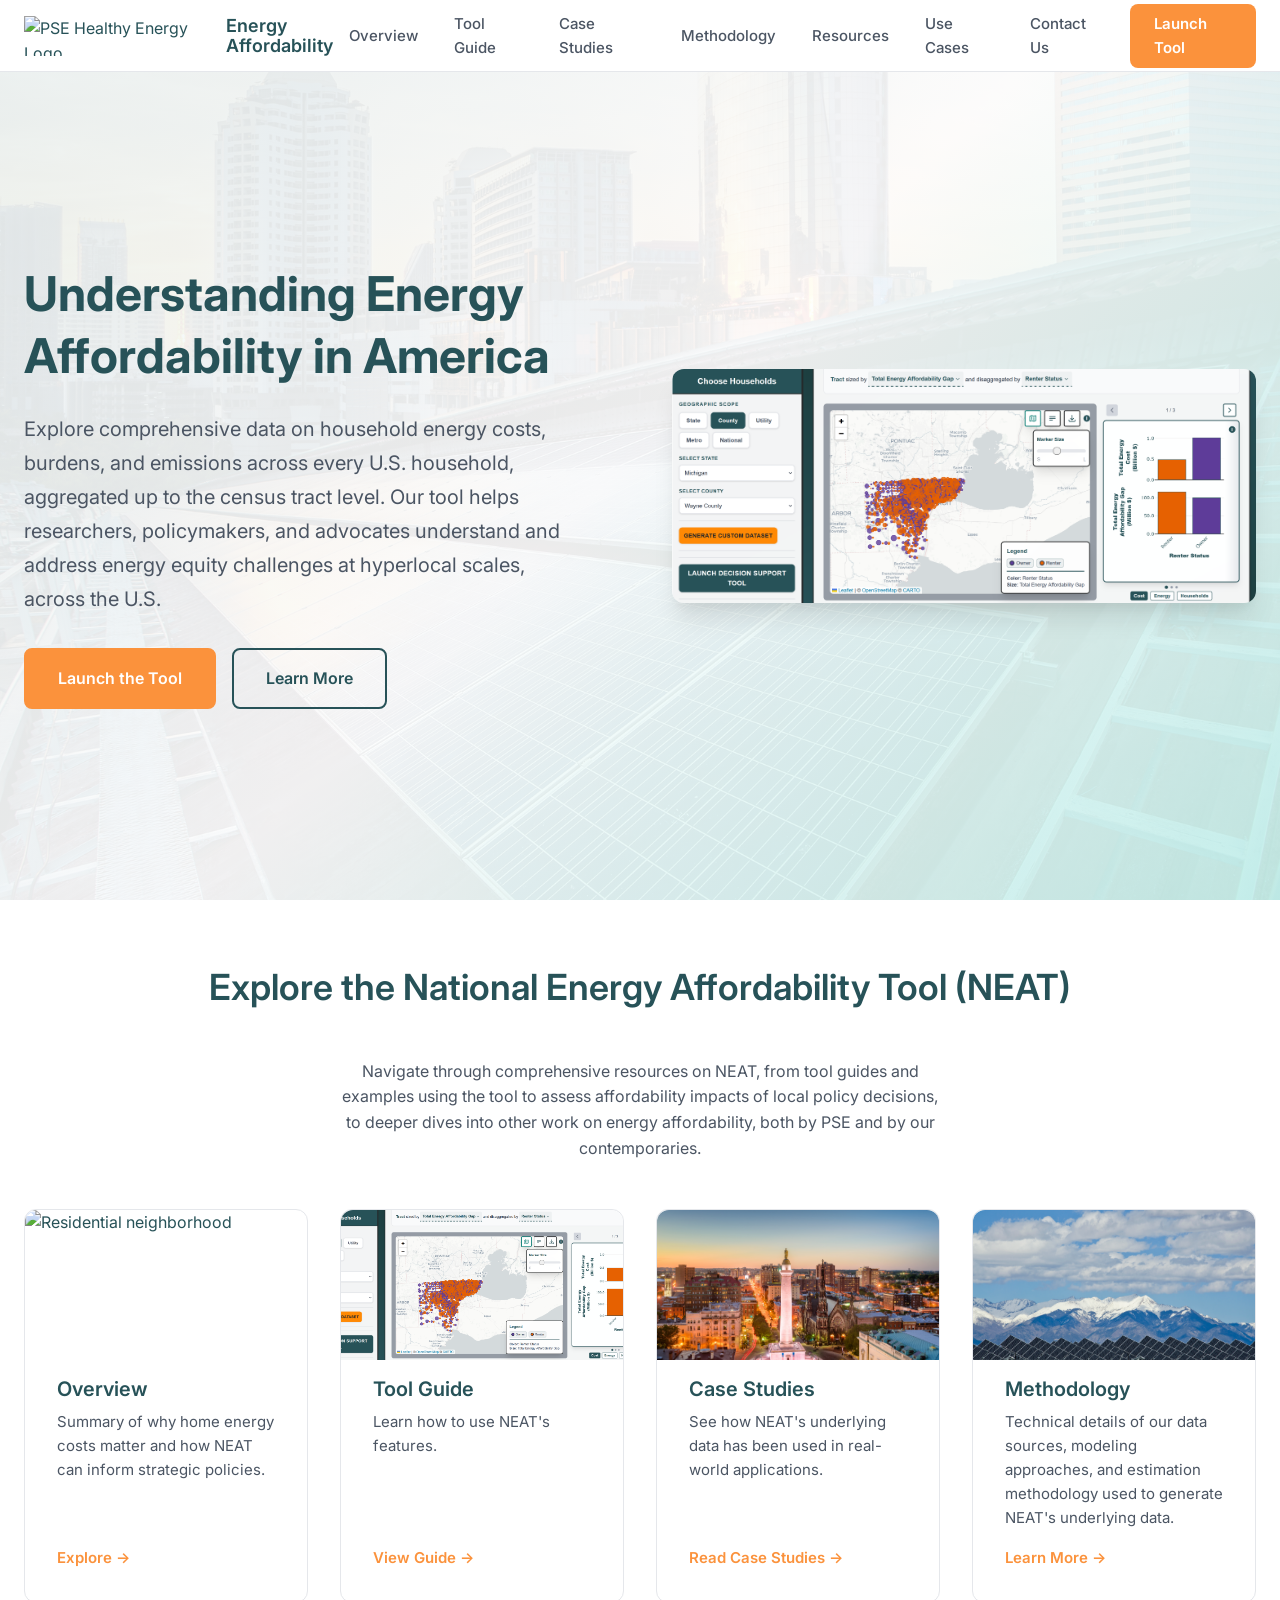
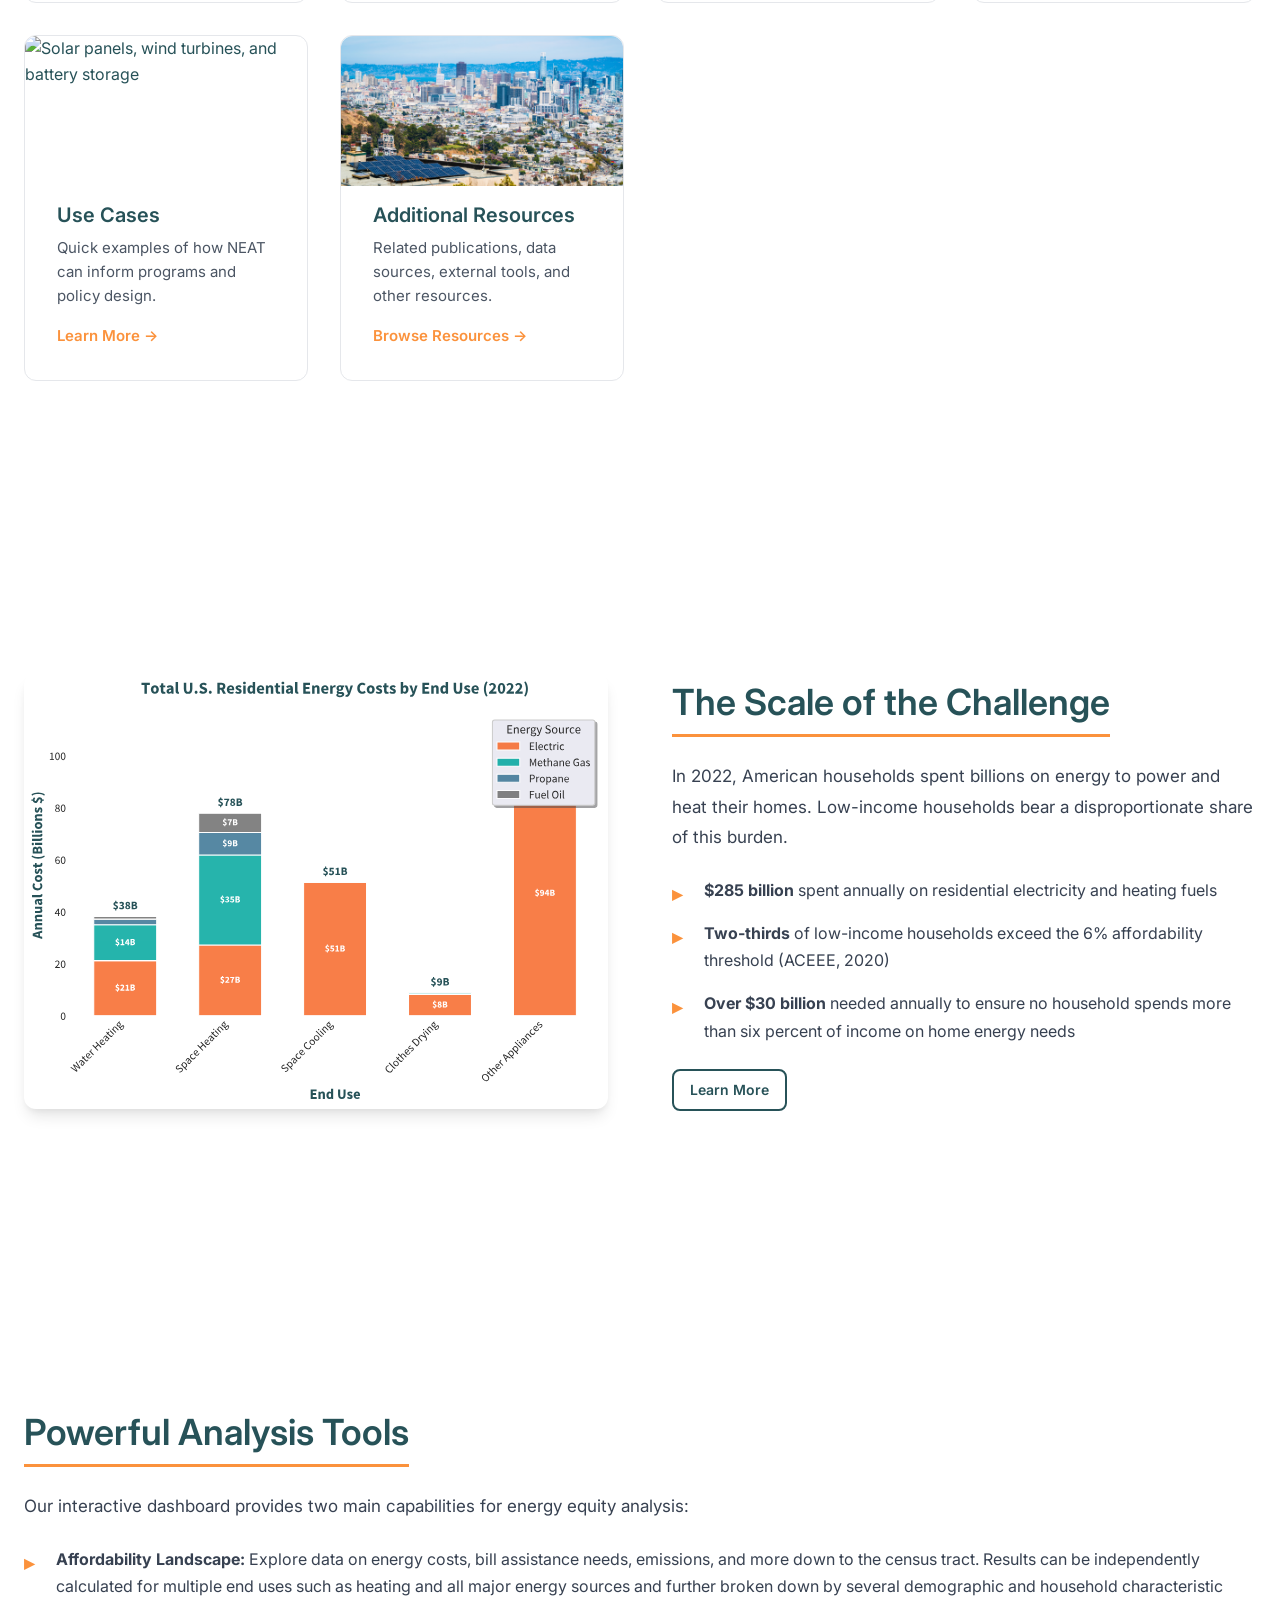
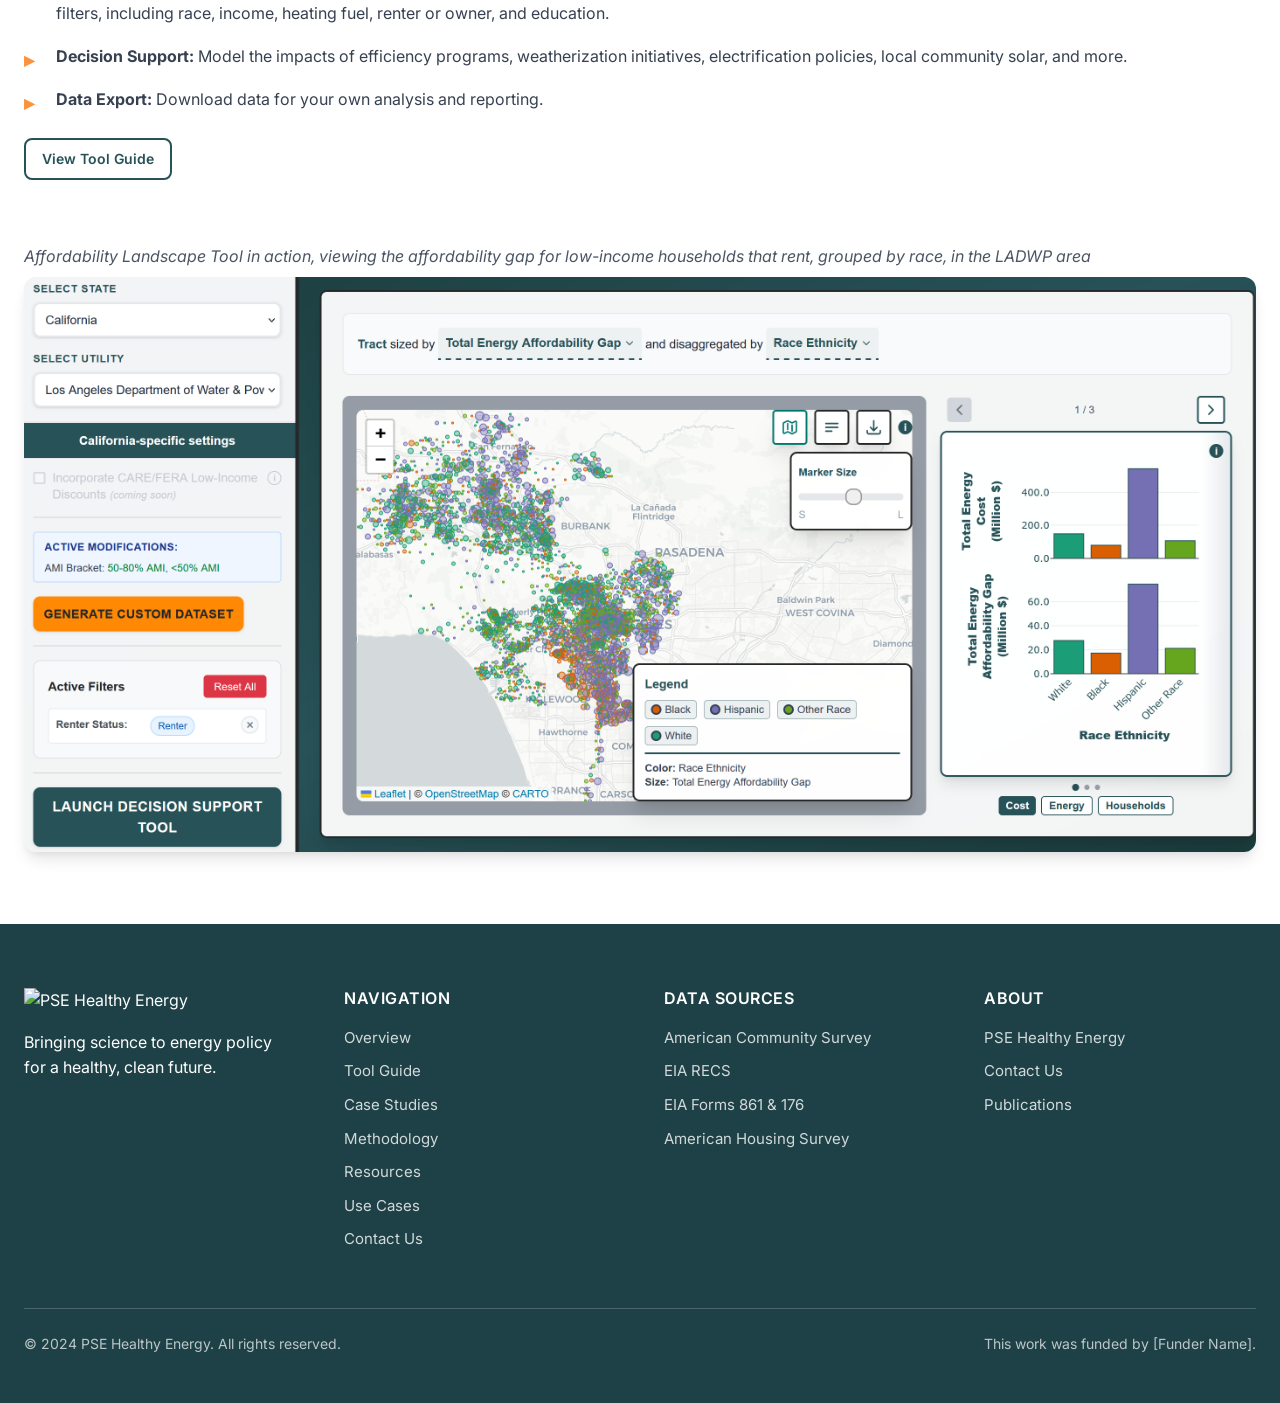
==== commit f434077e: "removed tool motivation text from main page" ====
--- a/home-page.html
+++ b/home-page.html
@@ -204,28 +204,9 @@
         </div>
     </section>
 
-<!-- REMINDER: This iframe requires a local server to preview (file:// won't work).
-     Run: python -m http.server 8080 in the project folder, then open http://localhost:8080/overview.html -->
-
-    <!-- Tool Motivation -->
-    <section class="section-cards">
-        <div class="container">
-            <h2 class="section-title">Tool Motivation</h2>
-            <p class="section-subtitle" style="max-width: 900px;">
-                New technologies at home are opening the door to meeting load growth while decreasing emissions, cleaning the air, and making homes safer.
-                This tool aims to go beyond just quantifying the affordability challenges, but help analysts quickly and directly estimate how various solutions can improve affordability.
-                
-                
-            </p>
-            <br>
-            <p style="max-width: 1000px; margin: 0 auto; text-align: center;">The interactive map below showcases a slice of the data from our national household dataset. Each dot represents a census tract, or about 4000 people on average. Use the slider to compare total CO2e emissions from residential energy use (by quartile) per tract, or total
-                Energy Affordability Gap (by quartile) per census tract. Zoom in or out to examine specific areas, and click on a dot for more information about this tract (total affordability gap in dollars, total CO2e emissions in kilograms, and median energy cost burden).
-                Areas that are in the upper quartiles for both greenhouse gas emissions and affordability gap would represent opportunities to reduce household costs and emissions simultaneously. In this example, many rural areas experience high affordability concerns AND carbon-intense residential energy, identifying the opportunity to cut costs and emissions.
-                </p>
-                
-            
-        </div>
-    </section>
+
+
+ 
 
     <!-- Tool Features Section -->
     <section class="scroll-section reverse">
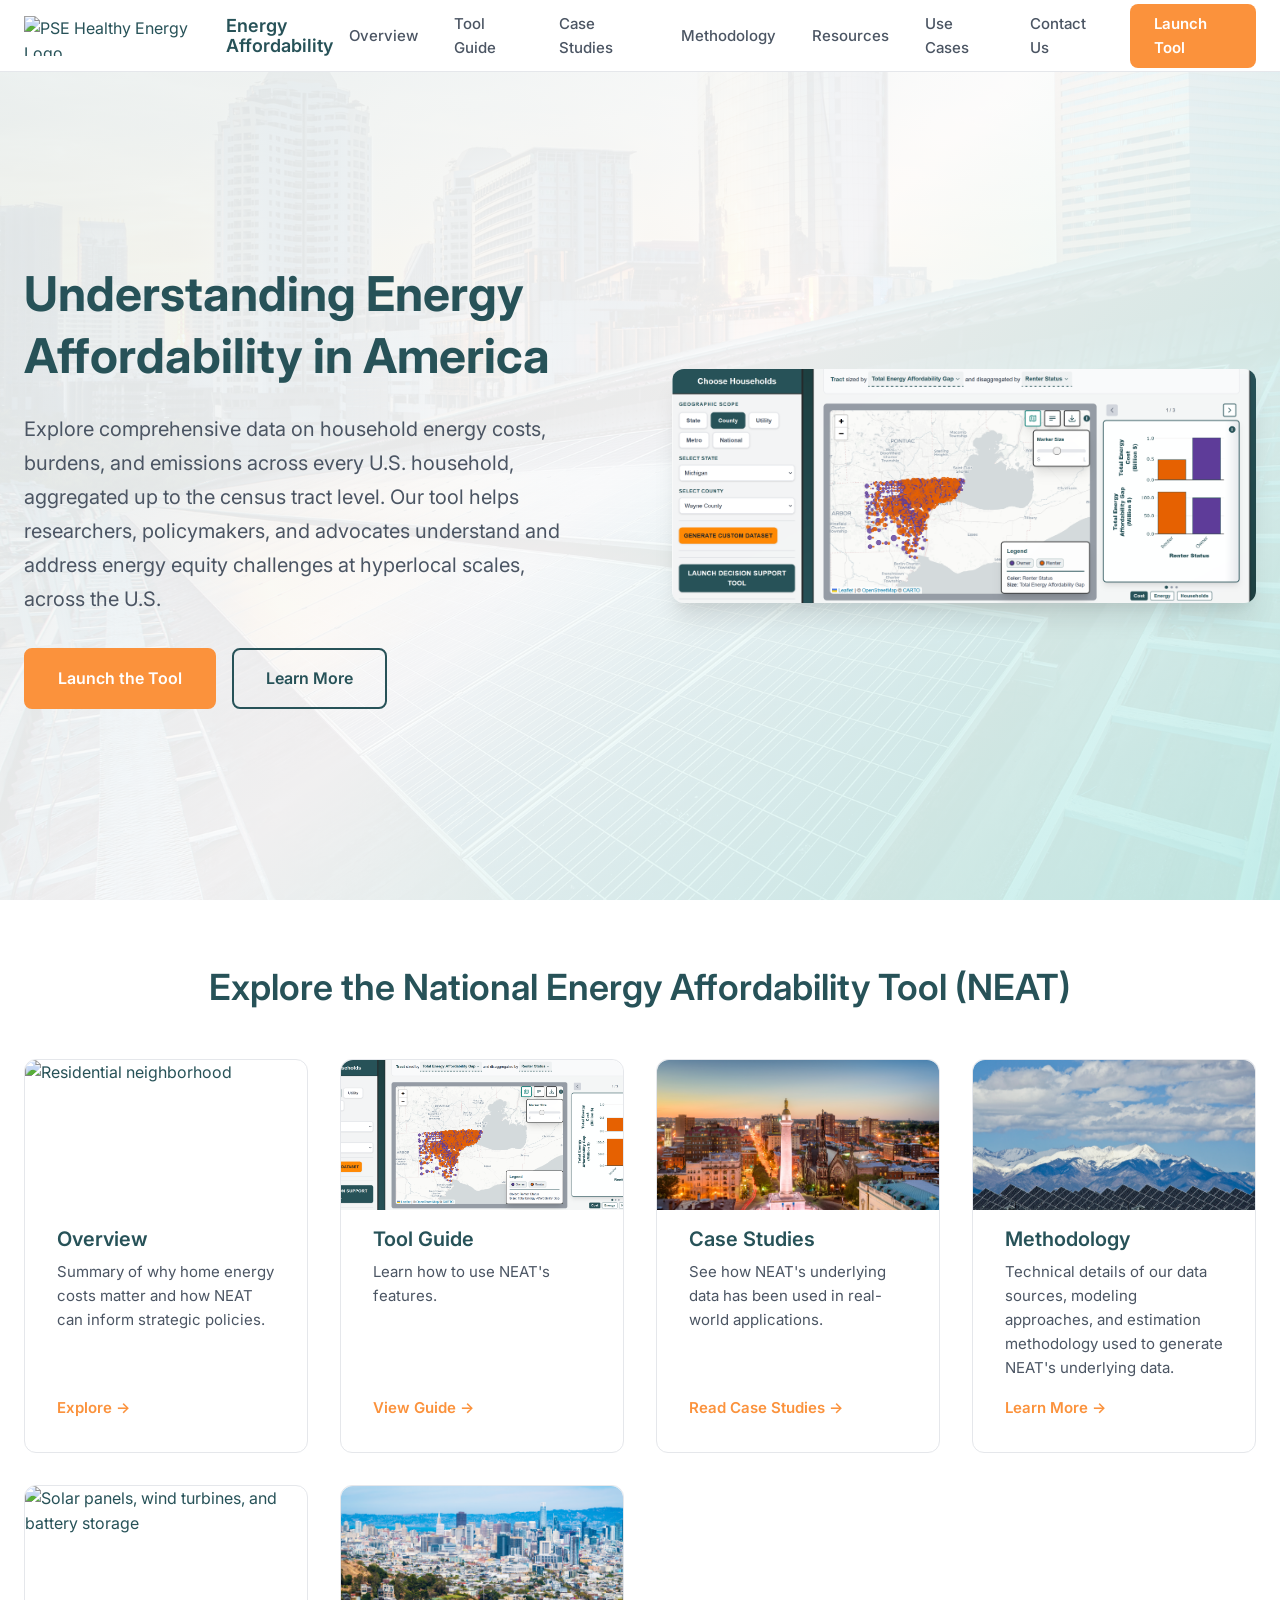
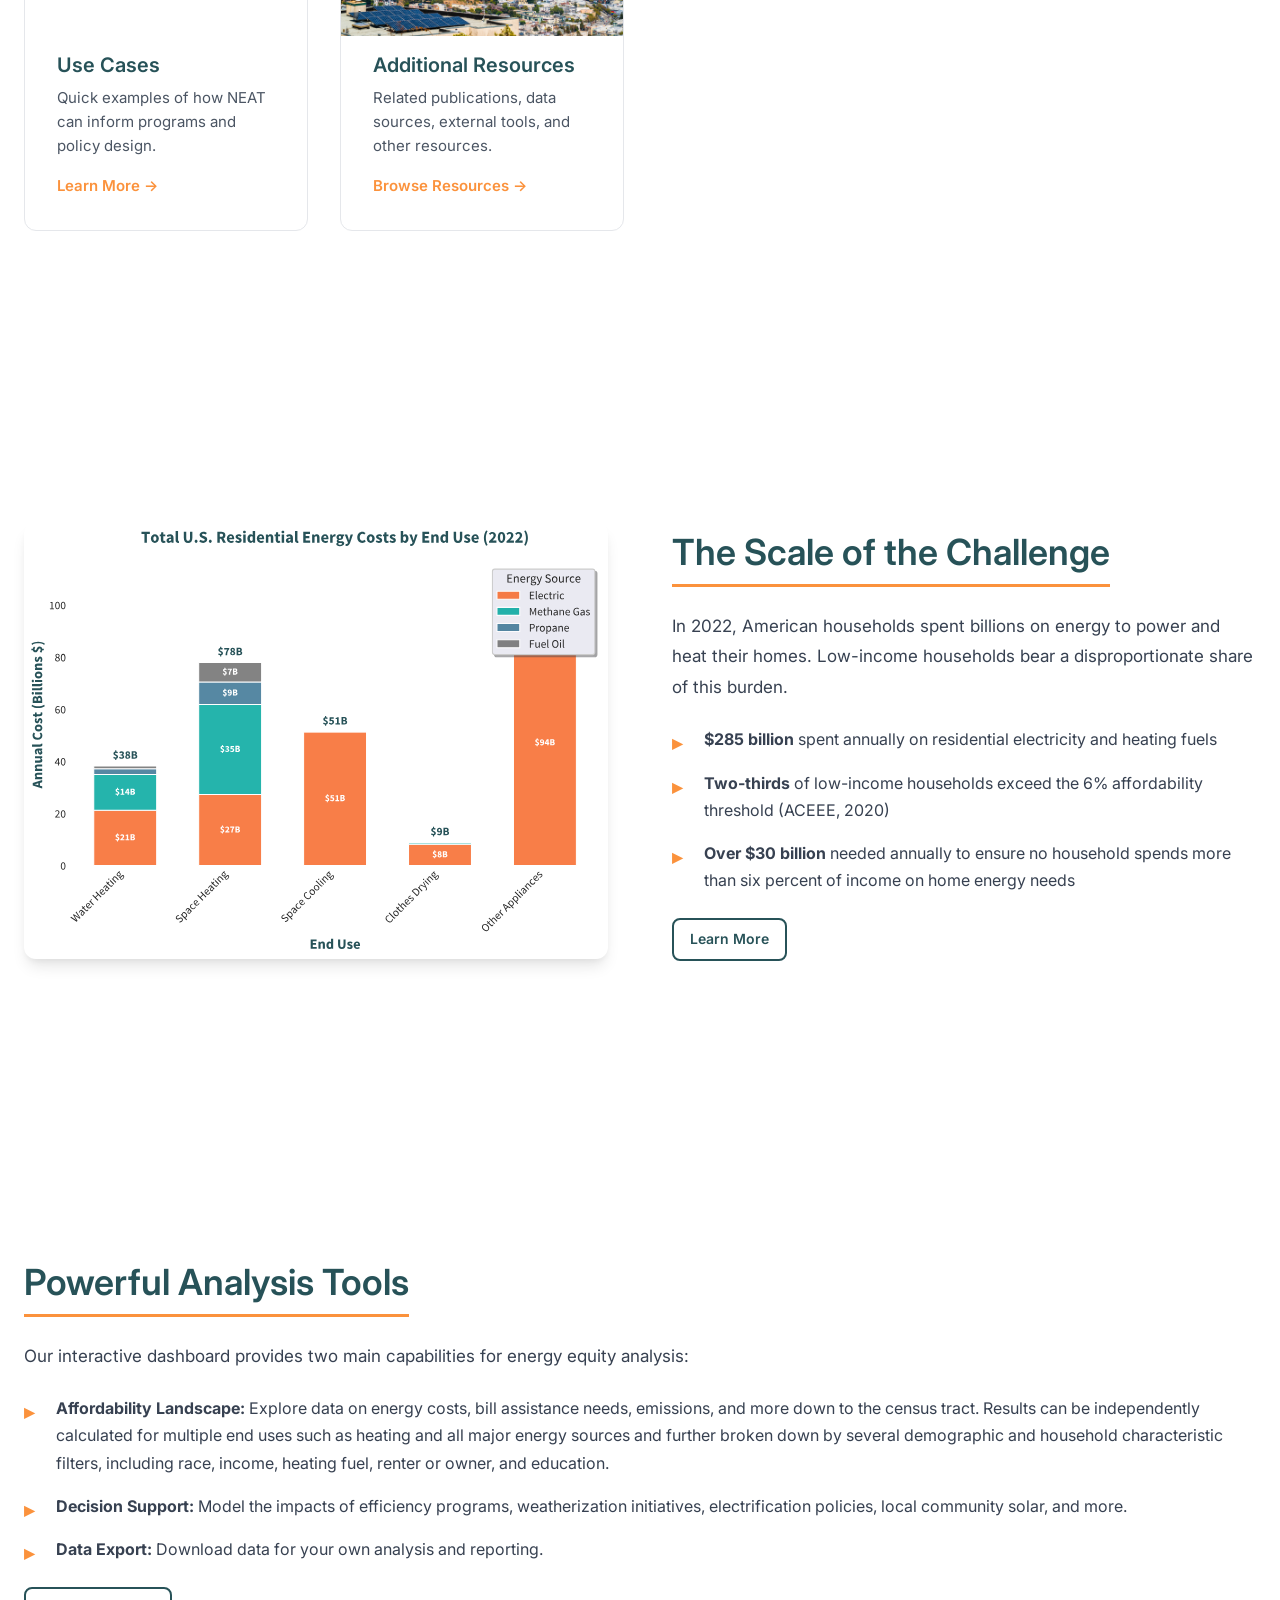
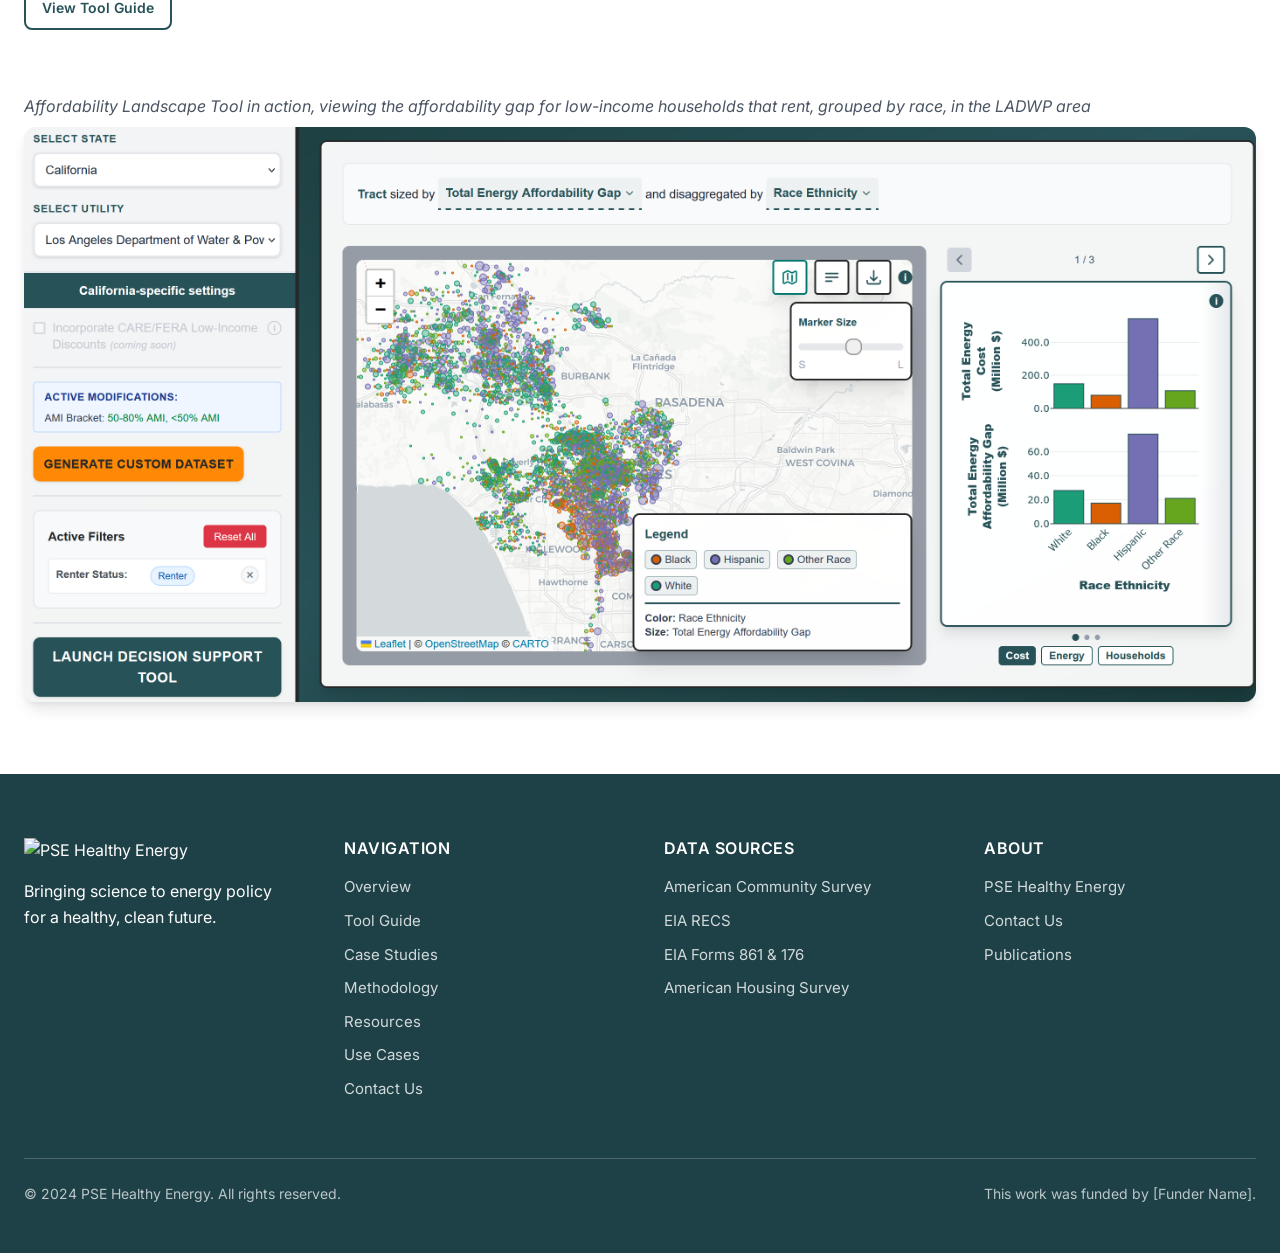
==== commit 3d11c3fc: "small changes" ====
--- a/home-page.html
+++ b/home-page.html
@@ -106,9 +106,6 @@
     <section class="section-cards">
         <div class="container">
             <h2 class="section-title">Explore the National Energy Affordability Tool (NEAT)</h2>
-            <p class="section-subtitle">
-                Navigate through comprehensive resources on NEAT, from tool guides and examples  using the tool to assess affordability impacts of local policy decisions, to deeper dives into other work on energy affordability, both by PSE and by our contemporaries.
-            </p>
             <div class="card-grid">
                 <a href="pages/overview.html" class="card">
                     <div class="card-banner">
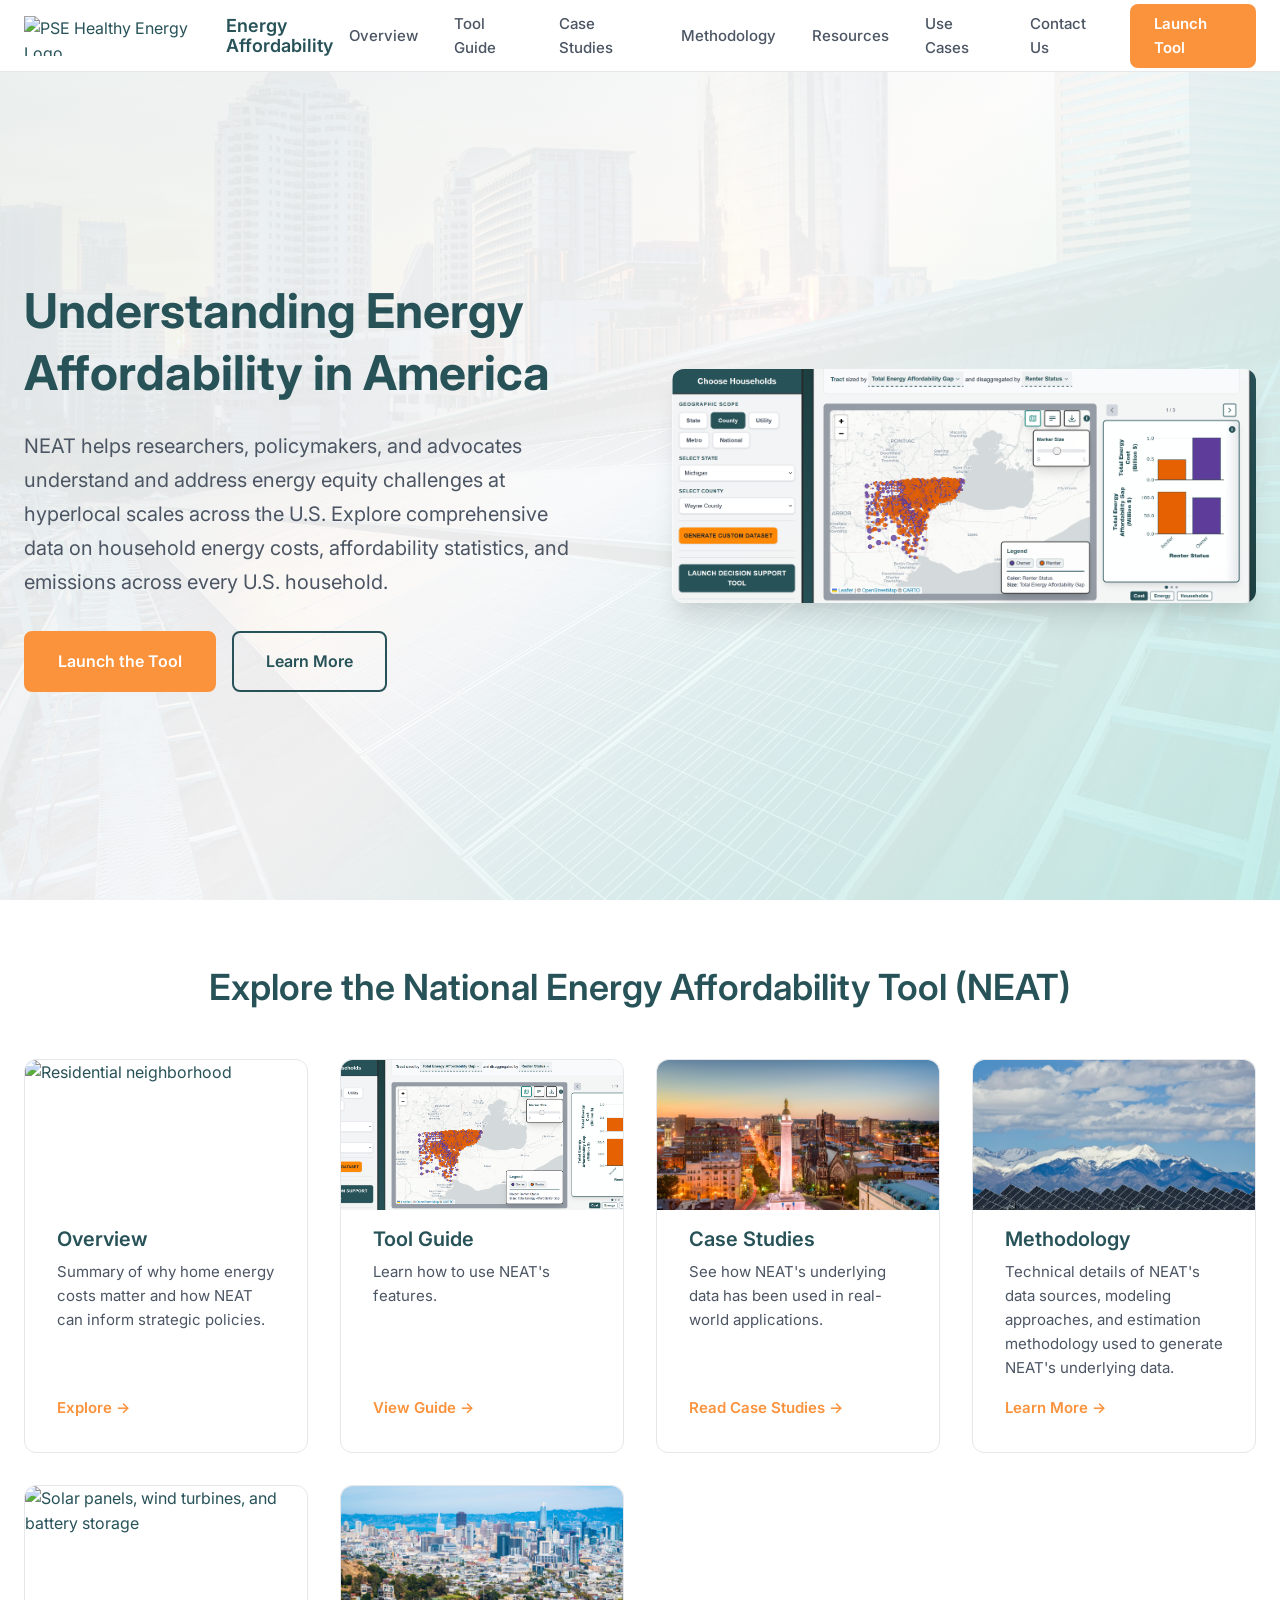
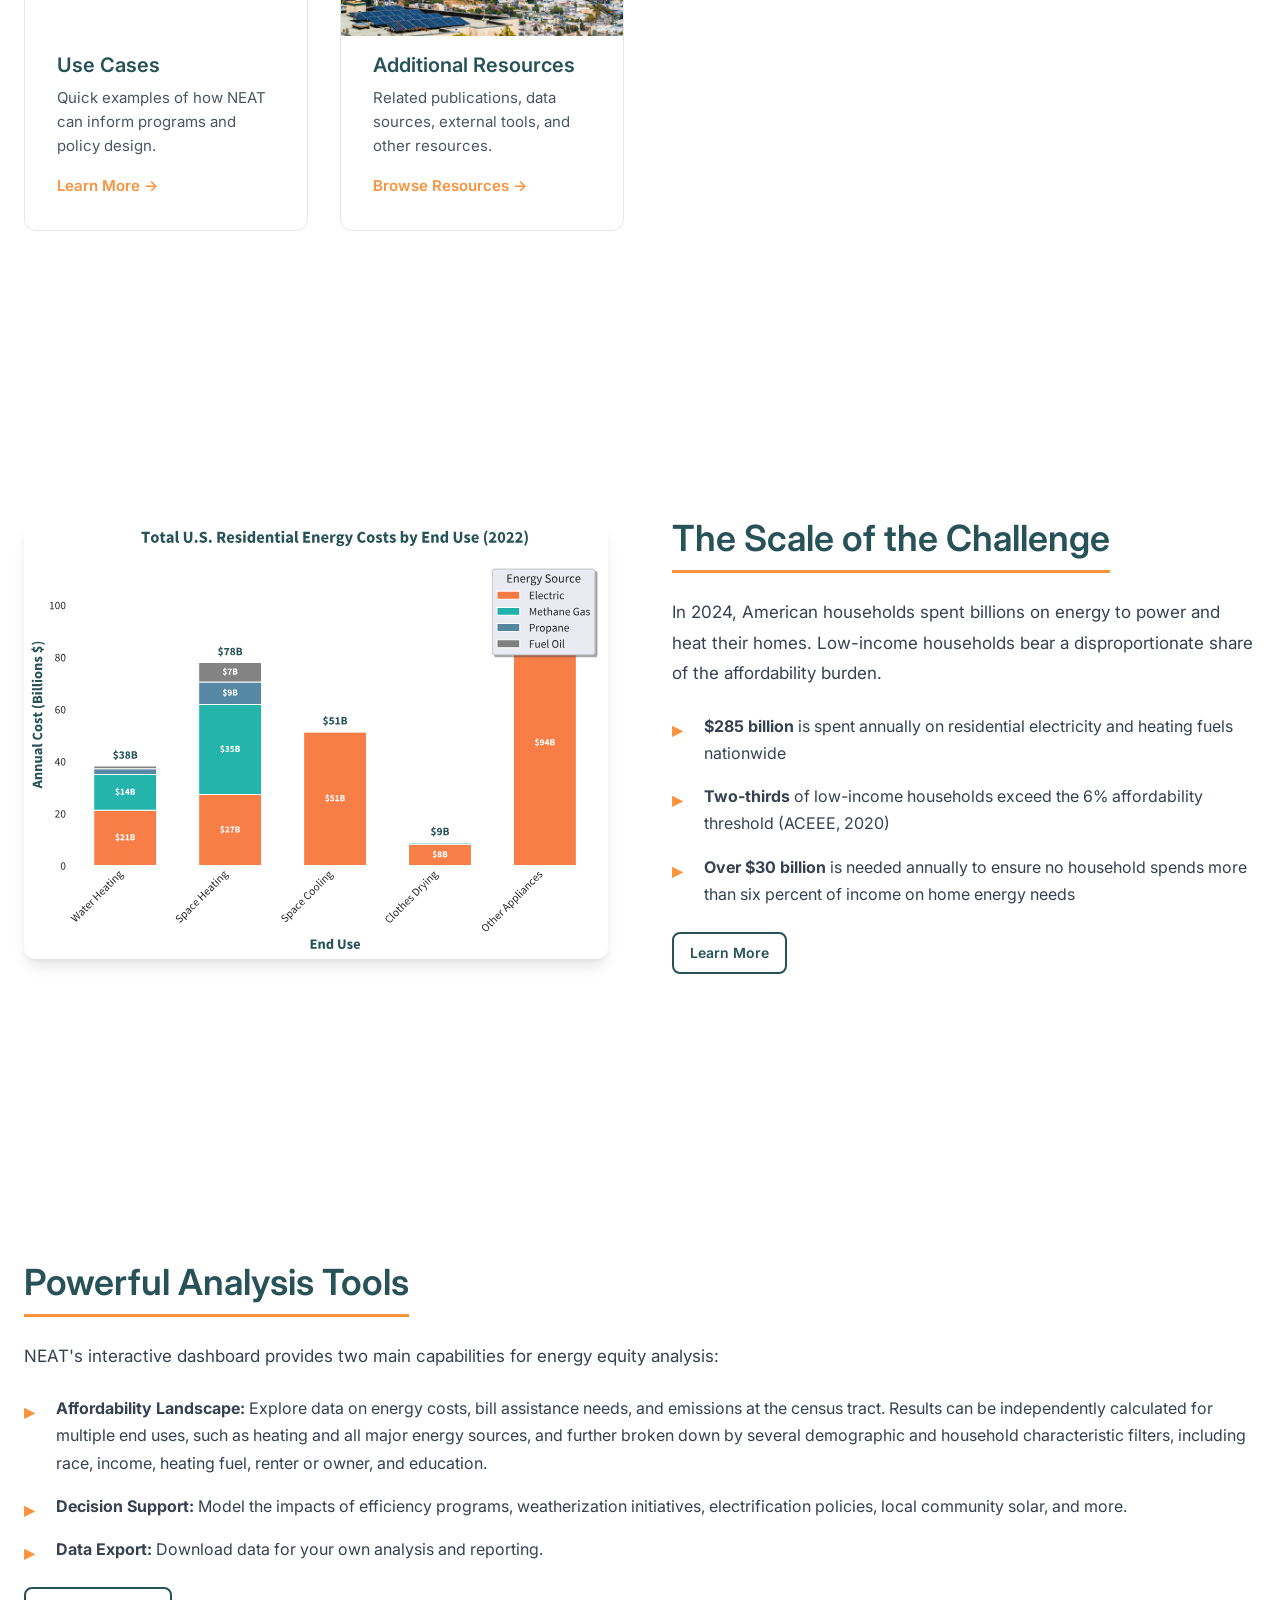
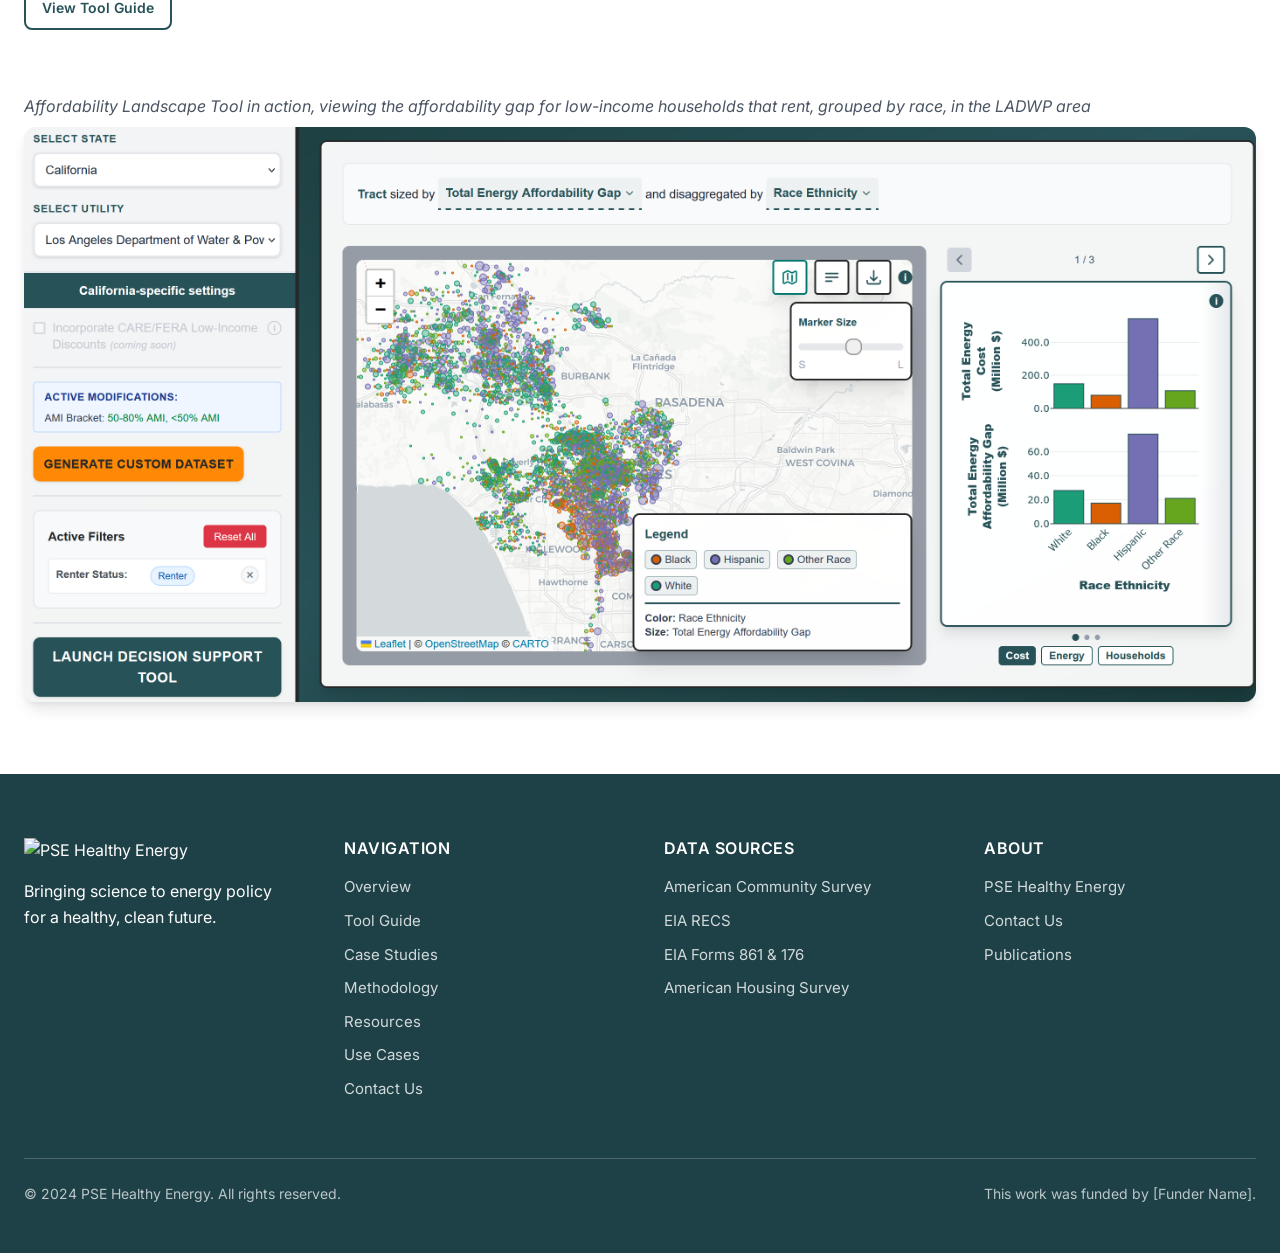
==== commit 32edba1f: "Incorporating feedback from leadership and comms" ====
--- a/home-page.html
+++ b/home-page.html
@@ -83,9 +83,8 @@
             <div class="hero-content">
                 <h1 class="hero-title">Understanding Energy Affordability in America</h1>
                 <p class="hero-subtitle">
-                    Explore comprehensive data on household energy costs, burdens, and emissions 
-                    across every U.S. household, aggregated up to the census tract level. Our tool helps researchers, policymakers, and advocates 
-                    understand and address energy equity challenges at hyperlocal scales, across the U.S.
+                    NEAT helps researchers, policymakers, and advocates understand and address energy equity challenges at hyperlocal scales 
+                    across the U.S. Explore comprehensive data on household energy costs, affordability statistics, and emissions across every U.S. household. 
                 </p>
                 <div class="hero-actions">
                     <a href="https://energy-affordability-frontend.vercel.app" class="btn btn-primary" target="_blank">
@@ -146,7 +145,7 @@
                     </div>
                     <h3 class="card-title">Methodology</h3>
                     <p class="card-description">
-                        Technical details of our data sources, modeling approaches, 
+                        Technical details of NEAT's data sources, modeling approaches, 
                         and estimation methodology used to generate NEAT's underlying data.
                     </p>
                     <span class="card-link">Learn More →</span>
@@ -188,13 +187,13 @@
             <div class="section-text">
                 <h2>The Scale of the Challenge</h2>
                 <p>
-                    In 2022, American households spent billions on energy to power and heat their homes. 
-                    Low-income households bear a disproportionate share of this burden.
+                    In 2024, American households spent billions on energy to power and heat their homes. 
+                    Low-income households bear a disproportionate share of the affordability burden.
                 </p>
                 <ul>
-                    <li><strong>$285 billion</strong> spent annually on residential electricity and heating fuels</li>
+                    <li><strong>$285 billion</strong> is spent annually on residential electricity and heating fuels nationwide</li>
                     <li><strong>Two-thirds</strong> of low-income households exceed the 6% affordability threshold (ACEEE, 2020)</li>
-                    <li><strong>Over $30 billion</strong> needed annually to ensure no household spends more than six percent of income on home energy needs</li>
+                    <li><strong>Over $30 billion</strong> is needed annually to ensure no household spends more than six percent of income on home energy needs</li>
                 </ul>
                 <a href="pages/overview.html" class="btn btn-secondary btn-sm">Learn More</a>
             </div>
@@ -215,11 +214,12 @@
             <div class="section-text">
                 <h2>Powerful Analysis Tools</h2>
                 <p>
-                    Our interactive dashboard provides two main capabilities for energy equity analysis:
+                    NEAT's interactive dashboard provides two main capabilities for energy equity analysis:
                 </p>
                 <ul>
-                    <li><strong>Affordability Landscape:</strong> Explore data on energy costs, bill assistance needs, emissions, and more down to the census tract. 
-                        Results can be independently calculated for multiple end uses such as heating and all major energy sources and further broken down by several demographic and household characteristic filters, including race, income, heating fuel, renter or owner, and education.</li>
+                    <li><strong>Affordability Landscape:</strong> Explore data on energy costs, bill assistance needs, and emissions at the census tract. 
+                        Results can be independently calculated for multiple end uses, such as heating and all major energy sources, and further broken down by several demographic and household characteristic filters, 
+                        including race, income, heating fuel, renter or owner, and education.</li>
                     <li><strong>Decision Support:</strong> Model the impacts of efficiency programs, 
                         weatherization initiatives, electrification policies, local community solar, and more.</li>
                     <li><strong>Data Export:</strong> Download data for your own analysis and reporting.</li>
